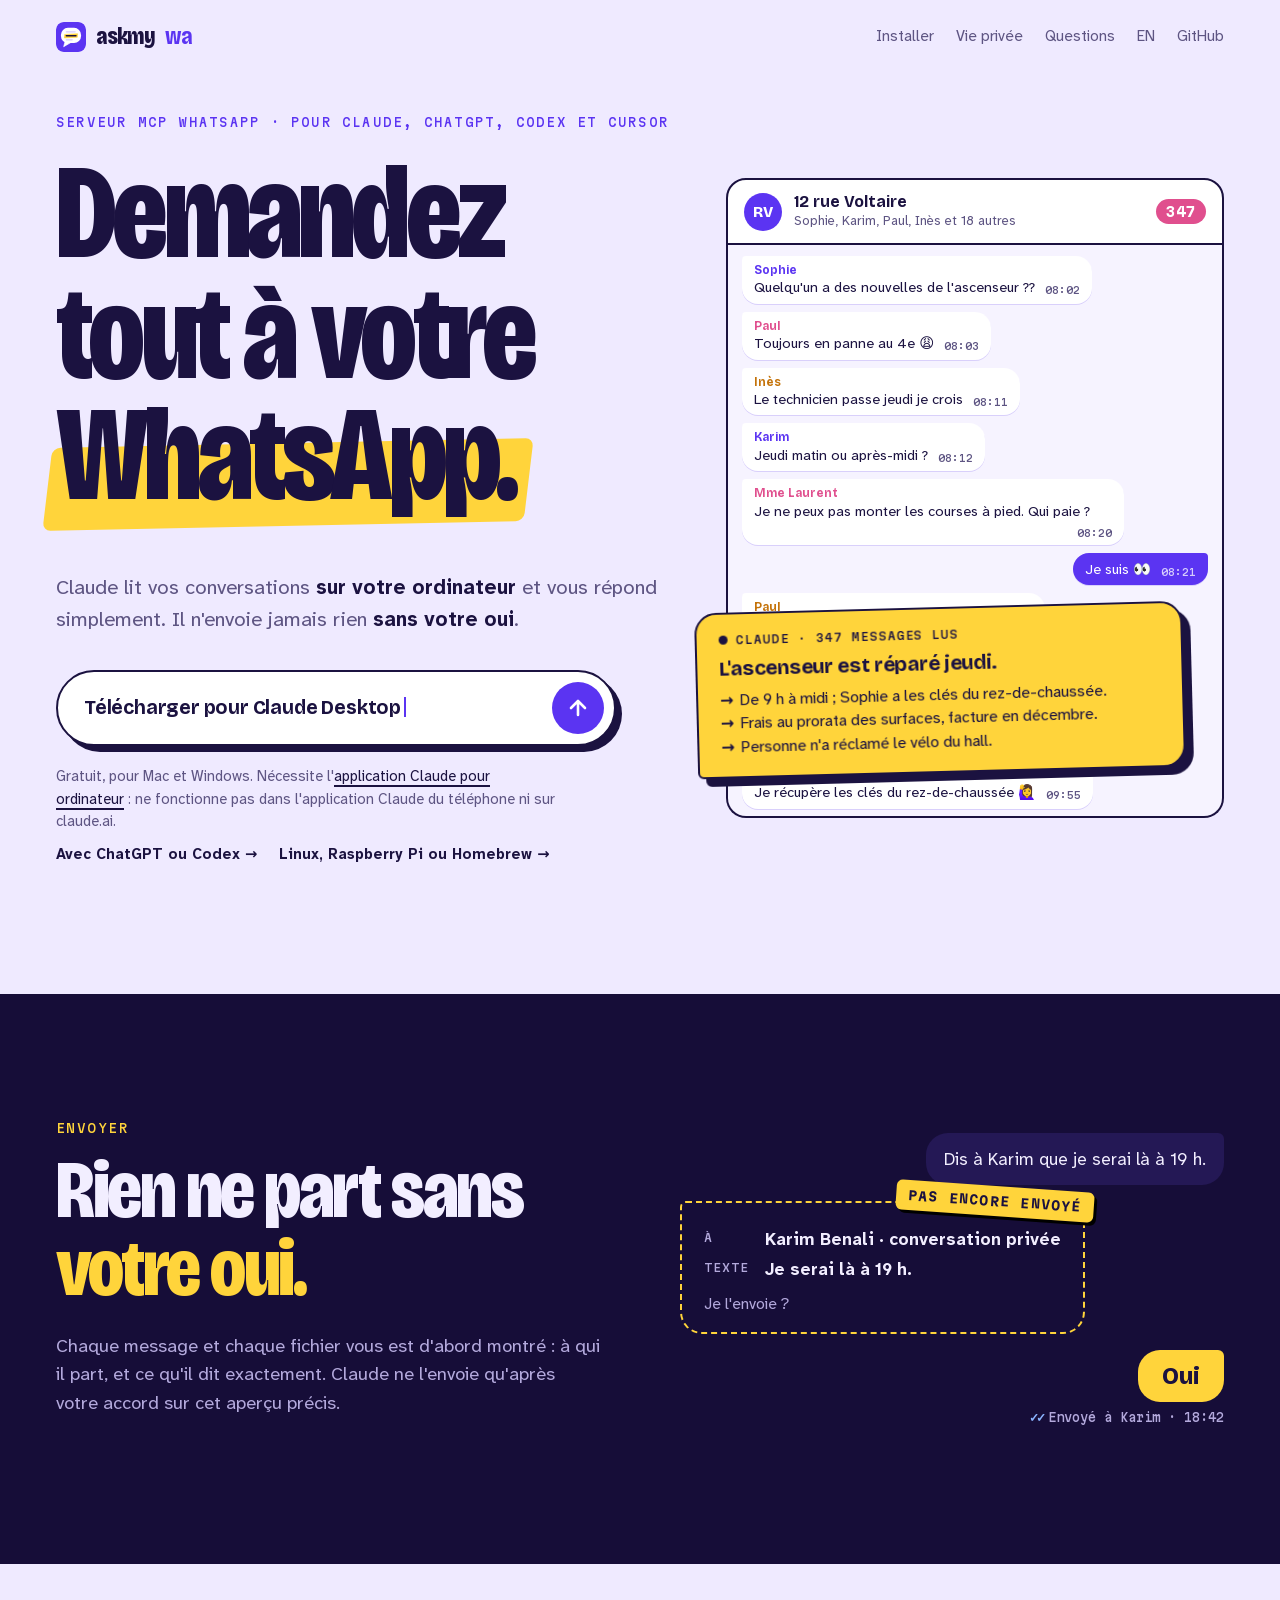
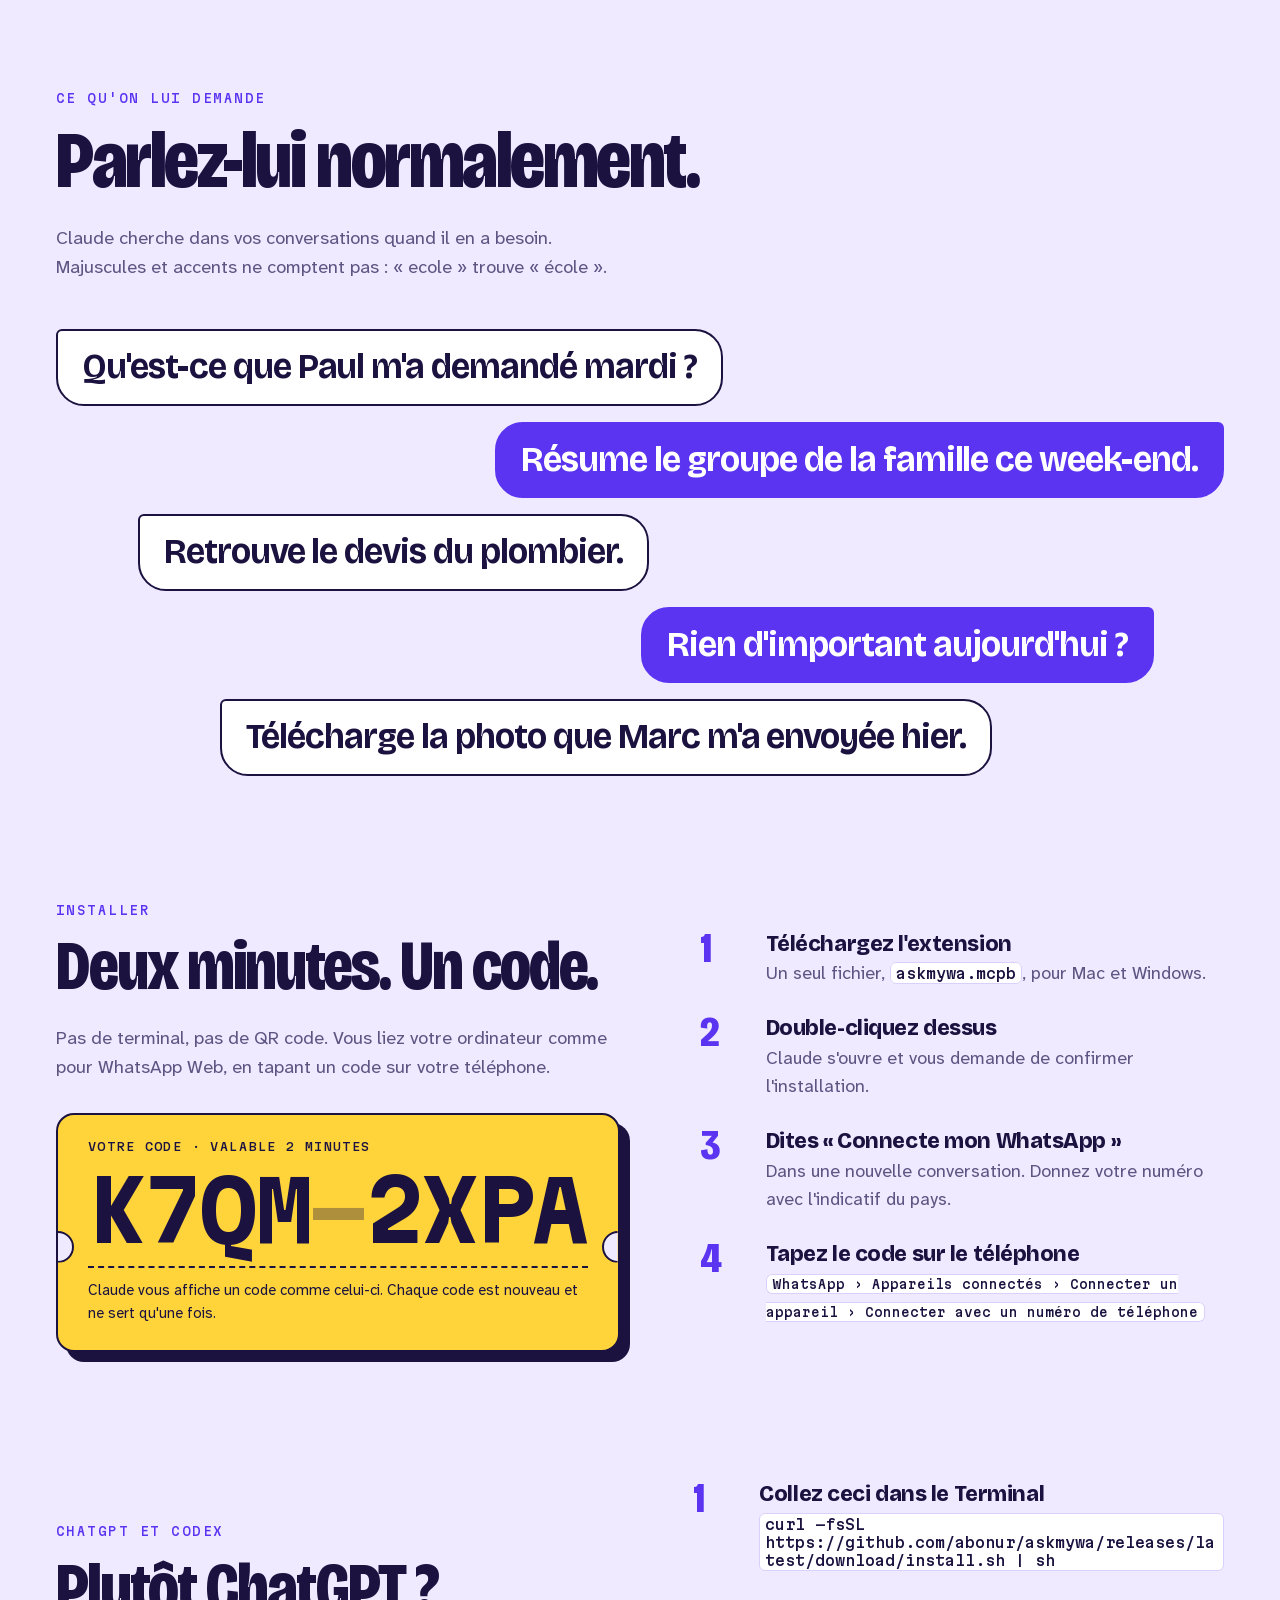
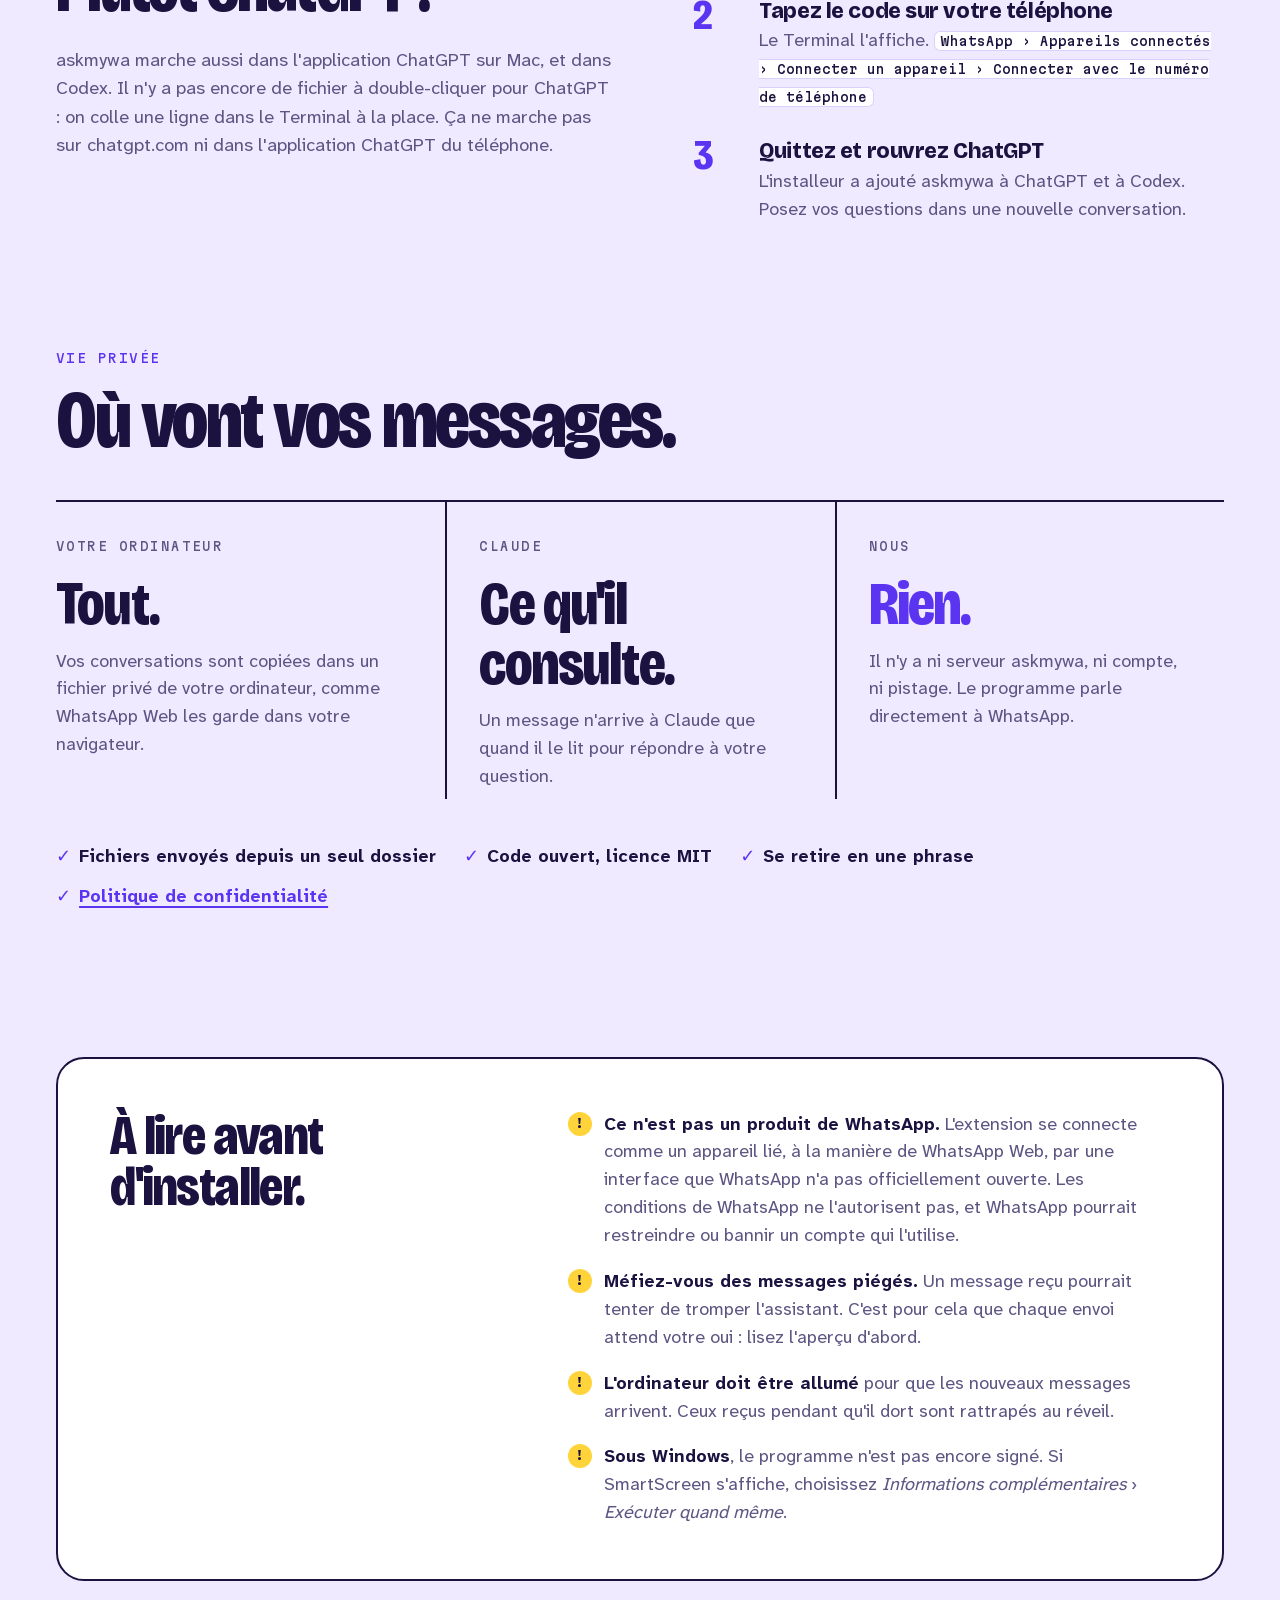
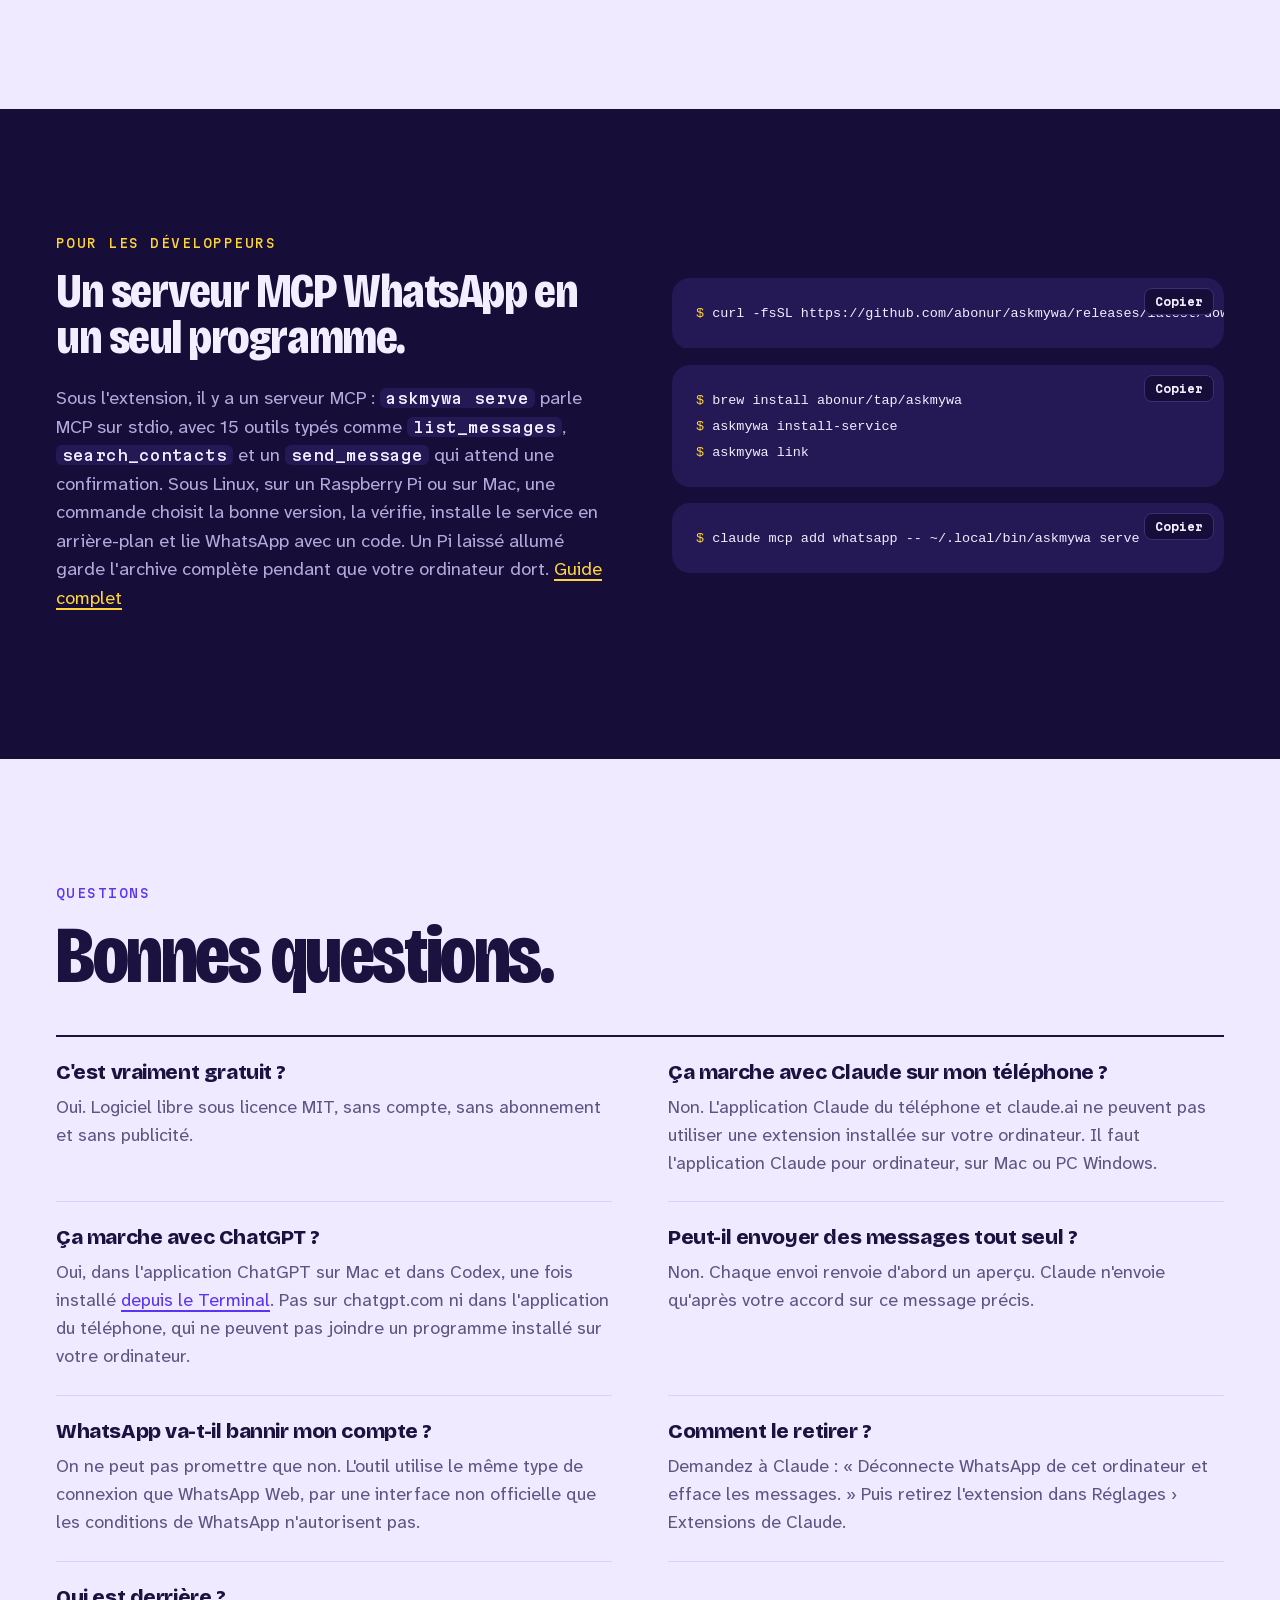
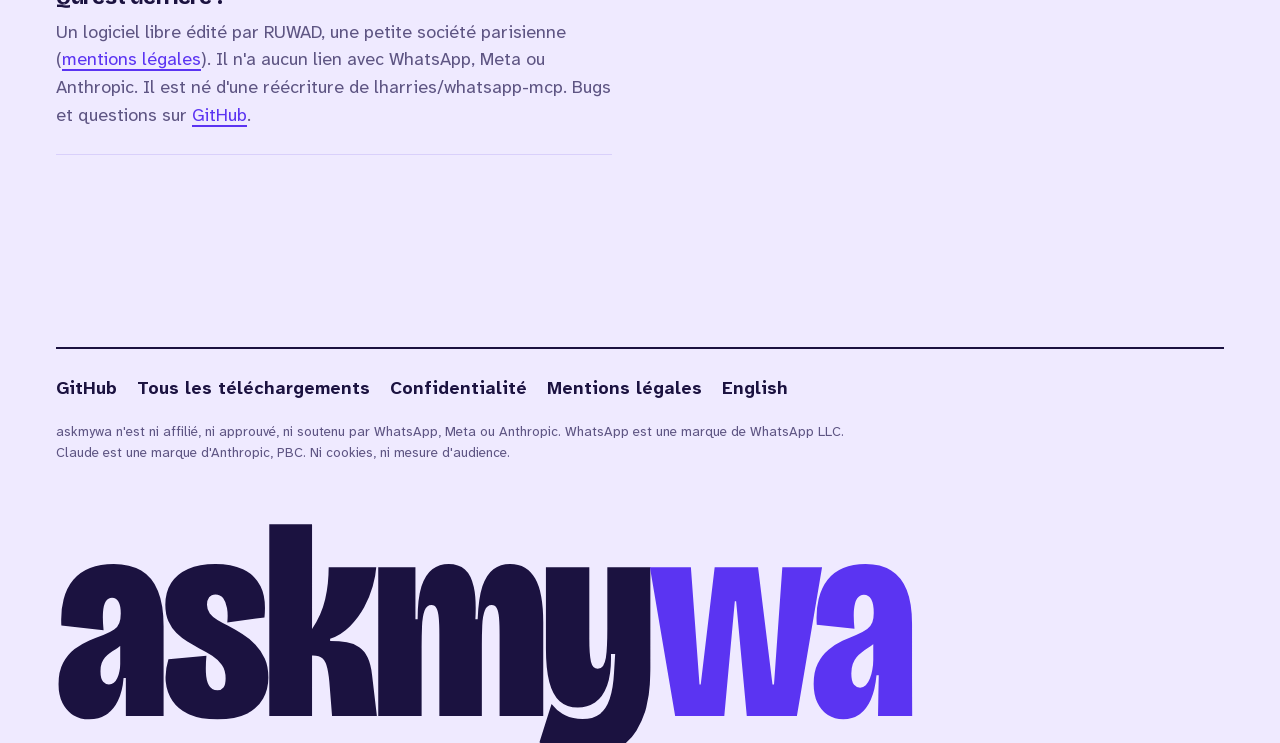
==== site/fr/index.html @ 472affff "Site: legal notice in English and French (published by RUWAD), linked from the footers, privacy page" ====
<!doctype html>
<html lang="fr">
<head>
<meta charset="utf-8">
<meta name="viewport" content="width=device-width, initial-scale=1">
<title>askmywa — WhatsApp MCP pour Claude et ChatGPT : demandez tout à votre WhatsApp</title>
<meta name="description" content="Serveur MCP WhatsApp gratuit et libre pour Claude Desktop, ChatGPT et Codex. Votre IA cherche et résume vos conversations WhatsApp sur votre ordinateur, et n'envoie rien sans votre oui. Mac, Windows, Linux, Raspberry Pi.">
<link rel="canonical" href="https://askmywa.com/fr/">
<link rel="alternate" hreflang="en" href="https://askmywa.com/">
<link rel="alternate" hreflang="fr" href="https://askmywa.com/fr/">
<link rel="alternate" hreflang="x-default" href="https://askmywa.com/">
<link rel="icon" href="../assets/favicon.svg" type="image/svg+xml">
<link rel="icon" href="../assets/icon-192.png" type="image/png" sizes="192x192">
<link rel="preload" href="../assets/fonts/bricolage.woff2" as="font" type="font/woff2" crossorigin>
<link rel="stylesheet" href="../assets/style.css">
<link rel="apple-touch-icon" href="../assets/apple-touch-icon.png">
<meta name="theme-color" content="#efeaff" media="(prefers-color-scheme: light)">
<meta name="theme-color" content="#120a2e" media="(prefers-color-scheme: dark)">
<meta property="og:type" content="website">
<meta property="og:site_name" content="askmywa">
<meta property="og:url" content="https://askmywa.com/fr/">
<meta property="og:title" content="askmywa — WhatsApp MCP pour Claude et ChatGPT : demandez tout à votre WhatsApp">
<meta property="og:description" content="Demandez à Claude de retrouver, résumer et répondre à vos messages WhatsApp. Vos conversations restent sur votre ordinateur ; rien ne part sans votre oui.">
<meta property="og:image" content="https://askmywa.com/assets/og-fr.png">
<meta property="og:image:width" content="1200">
<meta property="og:image:height" content="630">
<meta property="og:locale" content="fr_FR">
<meta property="og:locale:alternate" content="en_US">
<meta name="twitter:card" content="summary_large_image">
<script type="application/ld+json">{"@context": "https://schema.org", "@type": "SoftwareApplication", "name": "askmywa (whatsapp-mcp)", "alternateName": ["WhatsApp MCP", "whatsapp-mcp"], "url": "https://askmywa.com/fr/", "inLanguage": "fr", "description": "Serveur MCP WhatsApp gratuit et libre pour Claude Desktop, ChatGPT et Codex. Votre IA cherche et résume vos conversations WhatsApp sur votre ordinateur, et n'envoie rien sans votre oui. Mac, Windows, Linux, Raspberry Pi.", "applicationCategory": "CommunicationApplication", "applicationSubCategory": "MCP server", "operatingSystem": "macOS, Windows, Linux, Raspberry Pi OS", "softwareRequirements": "Claude Desktop, the ChatGPT desktop app, Codex, or any MCP client", "offers": {"@type": "Offer", "price": "0", "priceCurrency": "EUR"}, "license": "https://opensource.org/licenses/MIT", "isAccessibleForFree": true, "codeRepository": "https://github.com/abonur/askmywa", "downloadUrl": "https://github.com/abonur/askmywa/releases/latest", "image": "https://askmywa.com/assets/og-fr.png"}</script>
</head>
<body>
<a class="skip" href="#main">Aller au contenu</a>

<div class="wrap">
  <header class="bar">
    <a class="wordmark" href="./"><img src="../assets/favicon.svg" alt="" width="30" height="30">askmy<b>wa</b></a>
    <nav class="links" aria-label="Principal">
      <a class="lg" href="#installer">Installer</a>
      <a class="lg" href="#vie-privee">Vie privée</a>
      <a class="lg" href="#questions">Questions</a>
      <a href="../" hreflang="en" lang="en">EN</a>
      <a href="https://github.com/abonur/askmywa">GitHub</a>
    </nav>
  </header>

  <main id="main">
  <div class="hero">
    <div>
      <p class="eyebrow-mcp rise">Serveur MCP WhatsApp · pour Claude, ChatGPT, Codex et Cursor</p>
      <h1><span class="rise">Demandez</span><br><span class="rise d1">tout à votre</span><br><span class="rise d2 hl">WhatsApp.</span></h1>
      <p class="lede rise d3">Claude lit vos conversations <strong>sur votre ordinateur</strong> et vous répond simplement. Il n'envoie jamais rien <strong>sans votre oui</strong>.</p>
      <div class="rise d4">
        <a class="composer" href="https://github.com/abonur/askmywa/releases/latest/download/askmywa.mcpb">
          <span class="txt">Télécharger pour Claude Desktop</span>
          <span class="send" aria-hidden="true"><svg viewBox="0 0 24 24" fill="none" stroke="currentColor" stroke-width="2.6" stroke-linecap="round" stroke-linejoin="round"><path d="M12 19V5M5 12l7-7 7 7"/></svg></span>
        </a>
        <p class="under">Gratuit, pour Mac et Windows. Nécessite l'<a href="https://claude.ai/download">application Claude pour ordinateur</a> : ne fonctionne pas dans l'application Claude du téléphone ni sur claude.ai.<br>
        <a class="alt-install" href="#chatgpt">Avec ChatGPT ou Codex →</a> <a class="alt-install" href="#terminal">Linux, Raspberry Pi ou Homebrew →</a></p>
      </div>
    </div>

    <figure class="flood" aria-label="Un groupe très bavard, et le résumé qu'en fait Claude" style="margin:0">
      <div class="chat-head">
        <span class="avatar" aria-hidden="true">RV</span>
        <div><b>12 rue Voltaire</b><span>Sophie, Karim, Paul, Inès et 18 autres</span></div>
        <span class="unread">347</span>
      </div>
      <div class="stream" aria-hidden="true">
        <div class="reel">
          <div class="m"><i>Sophie</i>Quelqu'un a des nouvelles de l'ascenseur ?? <small>08:02</small></div>
          <div class="m"><i>Paul</i>Toujours en panne au 4e 😩 <small>08:03</small></div>
          <div class="m"><i>Inès</i>Le technicien passe jeudi je crois <small>08:11</small></div>
          <div class="m"><i>Karim</i>Jeudi matin ou après-midi ? <small>08:12</small></div>
          <div class="m"><i>Mme Laurent</i>Je ne peux pas monter les courses à pied. Qui paie ? <small>08:20</small></div>
          <div class="m me">Je suis 👀 <small>08:21</small></div>
          <div class="m"><i>Paul</i>Le syndic dit au prorata des surfaces <small>08:34</small></div>
          <div class="m"><i>Inès</i>9 h à midi, confirmé !! <small>09:47</small></div>
          <div class="m"><i>Thomas</i>Il faut quelqu'un pour leur ouvrir la cave <small>09:52</small></div>
          <div class="m"><i>Sophie</i>Je récupère les clés du rez-de-chaussée 🙋‍♀️ <small>09:55</small></div>
          <div class="m"><i>Karim</i>👍👍 <small>09:56</small></div>
          <div class="m"><i>Mme Laurent</i>Et la facture ? <small>10:30</small></div>
          <div class="m"><i>Paul</i>En décembre apparemment <small>10:41</small></div>
          <div class="m"><i>Lucas</i>au fait c'est à qui le vélo dans le hall 🚲 <small>11:02</small></div>
          <div class="m"><i>Sophie</i>Quelqu'un a des nouvelles de l'ascenseur ?? <small>08:02</small></div>
          <div class="m"><i>Paul</i>Toujours en panne au 4e 😩 <small>08:03</small></div>
          <div class="m"><i>Inès</i>Le technicien passe jeudi je crois <small>08:11</small></div>
          <div class="m"><i>Karim</i>Jeudi matin ou après-midi ? <small>08:12</small></div>
          <div class="m"><i>Mme Laurent</i>Je ne peux pas monter les courses à pied. Qui paie ? <small>08:20</small></div>
          <div class="m me">Je suis 👀 <small>08:21</small></div>
          <div class="m"><i>Paul</i>Le syndic dit au prorata des surfaces <small>08:34</small></div>
          <div class="m"><i>Inès</i>9 h à midi, confirmé !! <small>09:47</small></div>
          <div class="m"><i>Thomas</i>Il faut quelqu'un pour leur ouvrir la cave <small>09:52</small></div>
          <div class="m"><i>Sophie</i>Je récupère les clés du rez-de-chaussée 🙋‍♀️ <small>09:55</small></div>
          <div class="m"><i>Karim</i>👍👍 <small>09:56</small></div>
          <div class="m"><i>Mme Laurent</i>Et la facture ? <small>10:30</small></div>
          <div class="m"><i>Paul</i>En décembre apparemment <small>10:41</small></div>
          <div class="m"><i>Lucas</i>au fait c'est à qui le vélo dans le hall 🚲 <small>11:02</small></div>
        </div>
      </div>
      <figcaption class="answer">
        <span class="who">Claude · 347 messages lus</span>
        <p>L'ascenseur est réparé jeudi.</p>
        <ul>
          <li>De 9 h à midi ; Sophie a les clés du rez-de-chaussée.</li>
          <li>Frais au prorata des surfaces, facture en décembre.</li>
          <li>Personne n'a réclamé le vélo du hall.</li>
        </ul>
      </figcaption>
    </figure>
  </div>
  </main>
</div>

<section class="band night" aria-labelledby="oui-h">
  <div class="wrap yes">
    <div>
      <p class="kicker">Envoyer</p>
      <h2 id="oui-h">Rien ne part sans <em>votre oui.</em></h2>
      <p class="lead2">Chaque message et chaque fichier vous est d'abord montré : à qui il part, et ce qu'il dit exactement. Claude ne l'envoie qu'après votre accord sur cet aperçu précis.</p>
    </div>
    <div class="thread" aria-label="Exemple : envoyer un message">
      <div class="b you">Dis à Karim que je serai là à 19 h.</div>
      <div class="b claude">
        <span class="stamp">PAS ENCORE ENVOYÉ</span>
        <dl><dt>À</dt><dd>Karim Benali · conversation privée</dd><dt>Texte</dt><dd>Je serai là à 19 h.</dd></dl>
        <p class="ask-yes">Je l'envoie ?</p>
      </div>
      <div class="b ok">Oui</div>
      <div class="sent"><b>✓✓</b>Envoyé à Karim · 18:42</div>
    </div>
  </div>
</section>

<section class="band" aria-labelledby="demandes-h">
  <div class="wrap">
    <p class="kicker">Ce qu'on lui demande</p>
    <h2 id="demandes-h">Parlez-lui normalement.</h2>
    <p class="lead2">Claude cherche dans vos conversations quand il en a besoin. Majuscules et accents ne comptent pas : « ecole » trouve « école ».</p>
    <div class="asks">
      <p class="ask">Qu'est-ce que Paul m'a demandé mardi ?</p>
      <p class="ask">Résume le groupe de la famille ce week-end.</p>
      <p class="ask">Retrouve le devis du plombier.</p>
      <p class="ask">Rien d'important aujourd'hui ?</p>
      <p class="ask">Télécharge la photo que Marc m'a envoyée hier.</p>
    </div>
  </div>
</section>

<section class="band" id="installer" aria-labelledby="installer-h" style="padding-top:0">
  <div class="wrap setup">
    <div>
      <p class="kicker">Installer</p>
      <h2 id="installer-h">Deux minutes. Un code.</h2>
      <p class="lead2">Pas de terminal, pas de QR code. Vous liez votre ordinateur comme pour WhatsApp Web, en tapant un code sur votre téléphone.</p>
      <div class="ticket" aria-label="Exemple de code de liaison">
        <div class="lbl">Votre code · valable 2 minutes</div>
        <div class="code">K7QM<span>-</span>2XPA</div>
        <p class="fine">Claude vous affiche un code comme celui-ci. Chaque code est nouveau et ne sert qu'une fois.</p>
      </div>
    </div>
    <ol class="steps">
      <li><div><h3>Téléchargez l'extension</h3><p>Un seul fichier, <code>askmywa.mcpb</code>, pour Mac et Windows.</p></div></li>
      <li><div><h3>Double-cliquez dessus</h3><p>Claude s'ouvre et vous demande de confirmer l'installation.</p></div></li>
      <li><div><h3>Dites « Connecte mon WhatsApp »</h3><p>Dans une nouvelle conversation. Donnez votre numéro avec l'indicatif du pays.</p></div></li>
      <li><div><h3>Tapez le code sur le téléphone</h3><p><span class="path">WhatsApp › Appareils connectés › Connecter un appareil › Connecter avec un numéro de téléphone</span></p></div></li>
    </ol>
  </div>
</section>

<section class="band" id="chatgpt" aria-labelledby="chatgpt-h" style="padding-top:0">
  <div class="wrap setup">
    <div>
      <p class="kicker">ChatGPT et Codex</p>
      <h2 id="chatgpt-h">Plutôt ChatGPT ?</h2>
      <p class="lead2">askmywa marche aussi dans l'application ChatGPT sur Mac, et dans Codex. Il n'y a pas encore de fichier à double-cliquer pour ChatGPT : on colle une ligne dans le Terminal à la place. Ça ne marche pas sur chatgpt.com ni dans l'application ChatGPT du téléphone.</p>
    </div>
    <ol class="steps">
      <li><div><h3>Collez ceci dans le Terminal</h3><p><code class="cmd">curl -fsSL https://github.com/abonur/askmywa/releases/latest/download/install.sh | sh</code></p></div></li>
      <li><div><h3>Tapez le code sur votre téléphone</h3><p>Le Terminal l'affiche. <span class="path">WhatsApp › Appareils connectés › Connecter un appareil › Connecter avec le numéro de téléphone</span></p></div></li>
      <li><div><h3>Quittez et rouvrez ChatGPT</h3><p>L'installeur a ajouté askmywa à ChatGPT et à Codex. Posez vos questions dans une nouvelle conversation.</p></div></li>
    </ol>
  </div>
</section>

<section class="band" id="vie-privee" aria-labelledby="vie-privee-h" style="padding-top:0">
  <div class="wrap">
    <p class="kicker">Vie privée</p>
    <h2 id="vie-privee-h">Où vont vos messages.</h2>
    <div class="where">
      <div><span class="place">Votre ordinateur</span><p class="what">Tout.</p><p>Vos conversations sont copiées dans un fichier privé de votre ordinateur, comme WhatsApp Web les garde dans votre navigateur.</p></div>
      <div><span class="place">Claude</span><p class="what">Ce qu'il consulte.</p><p>Un message n'arrive à Claude que quand il le lit pour répondre à votre question.</p></div>
      <div><span class="place">Nous</span><p class="what">Rien.</p><p>Il n'y a ni serveur askmywa, ni compte, ni pistage. Le programme parle directement à WhatsApp.</p></div>
    </div>
    <p class="guarantees"><span>Fichiers envoyés depuis un seul dossier</span><span>Code ouvert, licence MIT</span><span>Se retire en une phrase</span><span><a href="confidentialite/">Politique de confidentialité</a></span></p>
  </div>
</section>

<section class="band" aria-labelledby="honnete-h" style="padding-top:0">
  <div class="wrap">
    <div class="honest">
      <h2 id="honnete-h">À lire avant d'installer.</h2>
      <ul>
        <li><b>Ce n'est pas un produit de WhatsApp.</b> L'extension se connecte comme un appareil lié, à la manière de WhatsApp Web, par une interface que WhatsApp n'a pas officiellement ouverte. Les conditions de WhatsApp ne l'autorisent pas, et WhatsApp pourrait restreindre ou bannir un compte qui l'utilise.</li>
        <li><b>Méfiez-vous des messages piégés.</b> Un message reçu pourrait tenter de tromper l'assistant. C'est pour cela que chaque envoi attend votre oui : lisez l'aperçu d'abord.</li>
        <li><b>L'ordinateur doit être allumé</b> pour que les nouveaux messages arrivent. Ceux reçus pendant qu'il dort sont rattrapés au réveil.</li>
        <li><b>Sous Windows</b>, le programme n'est pas encore signé. Si SmartScreen s'affiche, choisissez <i>Informations complémentaires</i> › <i>Exécuter quand même</i>.</li>
      </ul>
    </div>
  </div>
</section>

<section class="band night" id="terminal" aria-labelledby="terminal-h">
  <div class="wrap term-band">
    <div>
      <p class="kicker">Pour les développeurs</p>
      <h2 id="terminal-h">Un serveur MCP WhatsApp en un seul programme.</h2>
      <p class="lead2">Sous l'extension, il y a un serveur MCP : <code>askmywa serve</code> parle MCP sur stdio, avec 15 outils typés comme <code>list_messages</code>, <code>search_contacts</code> et un <code>send_message</code> qui attend une confirmation. Sous Linux, sur un Raspberry Pi ou sur Mac, une commande choisit la bonne version, la vérifie, installe le service en arrière-plan et lie WhatsApp avec un code. Un Pi laissé allumé garde l'archive complète pendant que votre ordinateur dort. <a href="https://github.com/abonur/askmywa/blob/main/README.fr.md">Guide complet</a></p>
    </div>
    <div>
      <pre class="term"><code><span class="p">$ </span>curl -fsSL https://github.com/abonur/askmywa/releases/latest/download/install.sh | sh</code></pre>
      <pre class="term"><code><span class="p">$ </span>brew install abonur/tap/askmywa
<span class="p">$ </span>askmywa install-service
<span class="p">$ </span>askmywa link</code></pre>
      <pre class="term"><code><span class="p">$ </span>claude mcp add whatsapp -- ~/.local/bin/askmywa serve</code></pre>
    </div>
  </div>
</section>

<section class="band" id="questions" aria-labelledby="q-h">
  <div class="wrap">
    <p class="kicker">Questions</p>
    <h2 id="q-h">Bonnes questions.</h2>
    <div class="qa">
      <div><h3>C'est vraiment gratuit ?</h3><p>Oui. Logiciel libre sous licence MIT, sans compte, sans abonnement et sans publicité.</p></div>
      <div><h3>Ça marche avec Claude sur mon téléphone ?</h3><p>Non. L'application Claude du téléphone et claude.ai ne peuvent pas utiliser une extension installée sur votre ordinateur. Il faut l'application Claude pour ordinateur, sur Mac ou PC Windows.</p></div>
      <div><h3>Ça marche avec ChatGPT ?</h3><p>Oui, dans l'application ChatGPT sur Mac et dans Codex, une fois installé <a href="#chatgpt">depuis le Terminal</a>. Pas sur chatgpt.com ni dans l'application du téléphone, qui ne peuvent pas joindre un programme installé sur votre ordinateur.</p></div>
      <div><h3>Peut-il envoyer des messages tout seul ?</h3><p>Non. Chaque envoi renvoie d'abord un aperçu. Claude n'envoie qu'après votre accord sur ce message précis.</p></div>
      <div><h3>WhatsApp va-t-il bannir mon compte ?</h3><p>On ne peut pas promettre que non. L'outil utilise le même type de connexion que WhatsApp Web, par une interface non officielle que les conditions de WhatsApp n'autorisent pas.</p></div>
      <div><h3>Comment le retirer ?</h3><p>Demandez à Claude : « Déconnecte WhatsApp de cet ordinateur et efface les messages. » Puis retirez l'extension dans Réglages › Extensions de Claude.</p></div>
      <div><h3>Qui est derrière ?</h3><p>Un logiciel libre édité par RUWAD, une petite société parisienne (<a href="mentions-legales/">mentions légales</a>). Il n'a aucun lien avec WhatsApp, Meta ou Anthropic. Il est né d'une réécriture de lharries/whatsapp-mcp. Bugs et questions sur <a href="https://github.com/abonur/askmywa/issues">GitHub</a>.</p></div>
    </div>
  </div>
</section>

<footer>
  <div class="wrap">
    <div class="foot">
      <nav aria-label="Pied de page">
        <a href="https://github.com/abonur/askmywa">GitHub</a>
        <a href="https://github.com/abonur/askmywa/releases">Tous les téléchargements</a>
        <a href="confidentialite/">Confidentialité</a>
        <a href="mentions-legales/">Mentions légales</a>
        <a href="../" hreflang="en" lang="en">English</a>
      </nav>
      <p class="legal">askmywa n'est ni affilié, ni approuvé, ni soutenu par WhatsApp, Meta ou Anthropic. WhatsApp est une marque de WhatsApp LLC. Claude est une marque d'Anthropic, PBC. Ni cookies, ni mesure d'audience.</p>
    </div>
    <p class="big-mark" aria-hidden="true">askmy<b>wa</b></p>
  </div>
</footer>
<script src="../assets/site.js" defer></script>
</body>
</html>
---- site/assets/style.css ----
/* askmywa — violet ink, signal yellow, chat bubbles as layout.
   Fonts are served from this site (SIL Open Font License); no third-party requests. */
@font-face { font-family: "Bricolage"; src: url(fonts/bricolage.woff2) format("woff2"); font-weight: 200 800; font-stretch: 75% 100%; font-display: swap; }
@font-face { font-family: "Atkinson"; src: url(fonts/atkinson.woff2) format("woff2"); font-weight: 200 800; font-display: swap; }
@font-face { font-family: "Martian"; src: url(fonts/martian.woff2) format("woff2"); font-weight: 100 800; font-display: swap; }

:root {
  color-scheme: light;
  --canvas: #efeaff;
  --ink: #1b1240;
  --muted: #5e5583;
  --violet: #5b34f2;
  --violet-ink: #ffffff;
  --yellow: #ffd43b;
  --yellow-ink: #1b1240;
  --bubble: #ffffff;
  --line: #d9d0fb;
  --night: #160d38;
  --night-2: #241855;
  --night-text: #f2eeff;
  --night-muted: #b3a9dc;
  --pink: #e04f8e;
  --display: "Bricolage", ui-sans-serif, system-ui, sans-serif;
  --body: "Atkinson", ui-sans-serif, system-ui, sans-serif;
  --mono: "Martian", ui-monospace, Menlo, monospace;
  --max: 1240px;
}
@media (prefers-color-scheme: dark) {
  :root:not([data-theme="light"]) {
    color-scheme: dark;
    --canvas: #120a2e;
    --ink: #f2eeff;
    --muted: #b3a9dc;
    --violet: #9d86ff;
    --violet-ink: #120a2e;
    --bubble: #221852;
    --line: #34296b;
    --night: #0a051c;
    --night-2: #1d1446;
  }
}
:root[data-theme="dark"] {
  color-scheme: dark;
  --canvas: #120a2e;
  --ink: #f2eeff;
  --muted: #b3a9dc;
  --violet: #9d86ff;
  --violet-ink: #120a2e;
  --bubble: #221852;
  --line: #34296b;
  --night: #0a051c;
  --night-2: #1d1446;
}

* { box-sizing: border-box; }
html { -webkit-text-size-adjust: 100%; }
body { margin: 0; background: var(--canvas); color: var(--ink); font: 18px/1.55 var(--body); overflow-x: hidden; }
a { color: inherit; text-decoration-thickness: 2px; text-underline-offset: 4px; }
:focus-visible { outline: 3px solid var(--violet); outline-offset: 4px; border-radius: 8px; }
p { margin: 0 0 1em; }
.wrap { max-width: var(--max); margin: 0 auto; padding: 0 16px; }
@media (min-width: 760px) { .wrap { padding: 0 36px; } }
.skip { position: absolute; left: -9999px; }
.skip:focus { left: 16px; top: 12px; z-index: 20; background: var(--yellow); color: var(--yellow-ink); padding: 8px 14px; border-radius: 10px; }

/* ——— Top bar ——— */
.bar { display: flex; align-items: center; justify-content: space-between; gap: 16px; padding: 22px 0; }
.wordmark { font: 800 1.45rem/1 var(--display); font-stretch: 80%; letter-spacing: -0.04em; text-decoration: none; }
.wordmark b { color: var(--violet); }
.links { display: flex; gap: 22px; align-items: center; font-size: 0.95rem; }
.links a { text-decoration: none; color: var(--muted); }
.links a:hover { color: var(--ink); }
.links .lg { display: none; }
@media (min-width: 760px) { .links .lg { display: inline; } }

/* ——— Hero ——— */
.hero { display: grid; gap: 40px; padding: 28px 0 72px; }
@media (min-width: 1000px) { .hero { grid-template-columns: minmax(0, 1.25fr) minmax(0, 1fr); gap: 48px; align-items: center; padding: 40px 0 112px; } }
h1 {
  font-family: var(--display);
  font-weight: 800;
  font-stretch: 78%;
  font-size: clamp(3.4rem, 10.5vw, 8.6rem);
  line-height: 0.9;
  letter-spacing: -0.035em;
  margin: 0 0 0.42em;
}
h1 .hl { position: relative; white-space: nowrap; z-index: 0; }
h1 .hl::before { content: ""; position: absolute; left: -0.06em; right: -0.08em; bottom: 0.04em; height: 0.42em; background: var(--yellow); z-index: -1; transform: skewX(-8deg) rotate(-1.2deg); border-radius: 0.06em; }
.lede { font-size: clamp(1.1rem, 1.6vw, 1.32rem); max-width: 30em; color: var(--muted); margin-bottom: 34px; }
.lede strong { color: var(--ink); }

/* The download button is a message composer. */
.composer {
  display: flex; align-items: center; gap: 14px;
  max-width: 560px; padding: 10px 10px 10px 26px;
  background: var(--bubble); border: 2px solid var(--ink); border-radius: 999px;
  text-decoration: none; color: var(--ink);
  font: 700 clamp(1.02rem, 1.7vw, 1.22rem)/1.2 var(--display); letter-spacing: -0.01em;
  box-shadow: 6px 6px 0 var(--ink);
  transition: transform 0.15s ease, box-shadow 0.15s ease;
}
.composer:hover { transform: translate(-2px, -2px); box-shadow: 8px 8px 0 var(--ink); }
.composer:active { transform: translate(3px, 3px); box-shadow: 3px 3px 0 var(--ink); }
.composer .txt { flex: 1; }
.composer .txt::after { content: ""; display: inline-block; width: 2px; height: 1.05em; background: var(--violet); margin-left: 3px; vertical-align: -0.15em; animation: caret 1.1s steps(1) infinite; }
.composer .send { flex: none; width: 52px; height: 52px; border-radius: 50%; background: var(--violet); color: var(--violet-ink); display: grid; place-items: center; }
.composer .send svg { width: 24px; height: 24px; }
@keyframes caret { 50% { opacity: 0; } }
.under { margin-top: 20px; font-size: 0.92rem; color: var(--muted); max-width: 34em; }
.under a { color: var(--ink); }
.alt-install { display: inline-block; margin-top: 10px; font-weight: 700; color: var(--violet); text-decoration: none; }
.alt-install:hover { text-decoration: underline; }
.alt-install:not(:last-child) { margin-right: 18px; }
.steps code.cmd { display: block; margin-top: 6px; overflow-wrap: anywhere; user-select: all; }

/* ——— The flood: a group chat that never stops, and Claude's three lines ——— */
.flood { position: relative; height: 480px; }
@media (min-width: 1000px) { .flood { height: 640px; } }
.chat-head { position: absolute; top: 0; left: 0; right: 0; z-index: 3; display: flex; align-items: center; gap: 12px; padding: 12px 16px; background: var(--bubble); border: 2px solid var(--ink); border-radius: 20px 20px 0 0; }
.avatar { width: 38px; height: 38px; border-radius: 50%; background: var(--violet); color: var(--violet-ink); display: grid; place-items: center; font: 800 0.95rem var(--display); }
.chat-head b { display: block; font: 700 1rem/1.2 var(--display); }
.chat-head div span { font-size: 0.82rem; color: var(--muted); display: block; white-space: nowrap; overflow: hidden; text-overflow: ellipsis; }
.chat-head > div { min-width: 0; }
.unread { margin-left: auto; background: var(--pink); color: #fff; font: 700 0.85rem/1 var(--mono); padding: 6px 10px; border-radius: 999px; }
.stream {
  position: absolute; top: 64px; left: 0; right: 0; bottom: 0; overflow: hidden;
  border: 2px solid var(--ink); border-top: 0; border-radius: 0 0 20px 20px;
  background: color-mix(in srgb, var(--canvas) 55%, var(--bubble));
}
.reel { display: flex; flex-direction: column; gap: 8px; padding: 14px; animation: drift 38s linear infinite; }
@keyframes drift { to { transform: translateY(-50%); } }
.m { align-self: flex-start; max-width: 82%; background: var(--bubble); border-radius: 4px 16px 16px 16px; padding: 7px 12px 6px; font-size: 0.9rem; line-height: 1.35; box-shadow: 0 1px 0 var(--line); }
.m i { display: block; font-style: normal; font: 700 0.74rem/1.3 var(--display); color: var(--violet); }
.m:nth-child(3n+2) i { color: var(--pink); }
.m:nth-child(4n+3) i { color: #c4730a; }
.m small { float: right; margin: 6px 0 0 10px; font: 500 0.62rem var(--mono); color: var(--muted); }
.m.me { align-self: flex-end; background: var(--violet); color: var(--violet-ink); border-radius: 16px 4px 16px 16px; }
.m.me small { color: inherit; opacity: 0.75; }

.answer {
  position: absolute; z-index: 4; left: -6%; right: 8%; bottom: 7%;
  background: var(--yellow); color: var(--yellow-ink);
  border: 2px solid var(--ink); border-radius: 22px 22px 22px 6px;
  padding: 20px 22px 18px; box-shadow: 8px 8px 0 var(--ink);
  transform: rotate(-1.5deg);
}
@media (max-width: 999px) { .answer { left: 4%; right: 4%; } }
.answer .who { display: flex; align-items: center; gap: 8px; font: 500 0.72rem/1 var(--mono); text-transform: uppercase; letter-spacing: 0.08em; margin-bottom: 10px; }
.answer .who::before { content: ""; width: 9px; height: 9px; border-radius: 50%; background: var(--yellow-ink); }
.answer p { font: 700 clamp(1.08rem, 1.8vw, 1.28rem)/1.3 var(--display); letter-spacing: -0.015em; margin: 0 0 6px; }
.answer ul { margin: 0; padding: 0; list-style: none; font-size: 1rem; line-height: 1.45; }
.answer li { padding-left: 1.2em; position: relative; }
.answer li::before { content: "→"; position: absolute; left: 0; font-weight: 700; }

@media (prefers-reduced-motion: no-preference) {
  /* Motion never hides content: only position changes, so a page caught mid-animation is still readable. */
  .rise { display: inline-block; animation: rise 0.9s cubic-bezier(.2,.7,.2,1) both; }
  .rise.d1 { animation-delay: 0.06s; } .rise.d2 { animation-delay: 0.12s; } .rise.d3, .rise.d4 { display: block; animation-delay: 0.18s; }
  @keyframes rise { from { transform: translateY(0.35em); } to { transform: none; } }
  .answer { animation: pop 0.6s cubic-bezier(.2,1.4,.4,1) 0.9s both; }
  @keyframes pop { from { transform: rotate(-1.5deg) translateY(24px) scale(0.94); } to { transform: rotate(-1.5deg); } }
}
@media (prefers-reduced-motion: reduce) {
  .reel, .composer .txt::after { animation: none; }
}

/* ——— Shared section type ——— */
.kicker { font: 500 0.78rem/1 var(--mono); text-transform: uppercase; letter-spacing: 0.12em; color: var(--violet); margin: 0 0 18px; }
h2 { font: 800 clamp(2.4rem, 6.4vw, 5.2rem)/0.95 var(--display); font-stretch: 80%; letter-spacing: -0.03em; margin: 0 0 24px; }
.band { padding: 88px 0; }
@media (min-width: 1000px) { .band { padding: 128px 0; } }
.lead2 { font-size: 1.15rem; color: var(--muted); max-width: 32em; }

/* ——— Yes band (dark) ——— */
.night { background: var(--night); color: var(--night-text); }
.night .kicker { color: var(--yellow); }
.night .lead2 { color: var(--night-muted); }
.yes { display: grid; gap: 48px; align-items: center; }
@media (min-width: 1000px) { .yes { grid-template-columns: 1fr 1fr; gap: 80px; } }
.yes h2 em { font-style: normal; color: var(--yellow); }
.thread { display: flex; flex-direction: column; gap: 16px; }
.b { max-width: 88%; padding: 14px 18px; font-size: 1.08rem; line-height: 1.4; }
.b.you { align-self: flex-end; background: var(--night-2); color: var(--night-text); border-radius: 22px 6px 22px 22px; }
.b.claude { align-self: flex-start; border: 2px dashed var(--yellow); border-radius: 6px 22px 22px 22px; position: relative; padding: 24px 22px 16px; }
.b.claude dl { display: grid; grid-template-columns: auto 1fr; gap: 6px 16px; margin: 0; }
.b.claude dt { font: 500 0.72rem/1.9 var(--mono); text-transform: uppercase; letter-spacing: 0.08em; color: var(--night-muted); }
.b.claude dd { margin: 0; font-weight: 700; color: var(--night-text); }
.b.claude .ask-yes { margin: 12px 0 0; color: var(--night-muted); font-size: 0.98rem; }
.stamp { position: absolute; top: -17px; right: -12px; background: var(--yellow); color: var(--yellow-ink); font: 700 0.78rem/1 var(--mono); letter-spacing: 0.1em; padding: 9px 12px; border-radius: 6px; transform: rotate(4deg); box-shadow: 3px 3px 0 #000; }
.b.ok { align-self: flex-end; background: var(--yellow); color: var(--yellow-ink); font: 800 1.5rem/1 var(--display); padding: 14px 24px; border-radius: 22px 6px 22px 22px; }
.sent { align-self: flex-end; font: 500 0.75rem var(--mono); color: var(--night-muted); margin-top: -8px; }
.sent b { color: #8ab4ff; letter-spacing: -0.25em; margin-right: 0.45em; }

/* ——— Prompts: what people actually ask ——— */
.asks { display: flex; flex-direction: column; gap: 16px; margin-top: 48px; }
.ask { max-width: min(860px, 94%); background: var(--bubble); border: 2px solid var(--ink); padding: 16px 24px 17px; font: 700 clamp(1.25rem, 2.9vw, 2.15rem)/1.15 var(--display); letter-spacing: -0.03em; margin: 0; }
.ask:nth-child(odd) { align-self: flex-start; border-radius: 6px 28px 28px 28px; }
.ask:nth-child(even) { align-self: flex-end; border-radius: 28px 6px 28px 28px; background: var(--violet); color: var(--violet-ink); border-color: var(--violet); }
@media (min-width: 900px) { .ask:nth-child(3) { margin-left: 7%; } .ask:nth-child(5) { margin-left: 14%; } .ask:nth-child(4) { margin-right: 6%; } }

/* ——— Setup: one code ——— */
.setup { display: grid; gap: 56px; }
@media (min-width: 1000px) { .setup { grid-template-columns: 1.05fr 1fr; gap: 80px; align-items: center; } }
.ticket { position: relative; background: var(--yellow); color: var(--yellow-ink); border: 2px solid var(--ink); border-radius: 18px; padding: 26px 30px 24px; box-shadow: 10px 10px 0 var(--ink); margin-top: 32px; }
.ticket::before, .ticket::after { content: ""; position: absolute; top: 56%; width: 28px; height: 28px; border-radius: 50%; background: var(--canvas); border: 2px solid var(--ink); transform: translateY(-50%); }
.ticket::before { left: -16px; clip-path: inset(0 0 0 50%); }
.ticket::after { right: -16px; clip-path: inset(0 50% 0 0); }
.ticket .lbl { font: 500 0.74rem/1 var(--mono); text-transform: uppercase; letter-spacing: 0.12em; }
.code { font: 700 clamp(2.3rem, 7.6vw, 5.2rem)/1 var(--mono); letter-spacing: -0.03em; margin: 16px 0 14px; white-space: nowrap; }
.code span { opacity: 0.35; }
.ticket .fine { font-size: 0.92rem; margin: 0; border-top: 2px dashed currentColor; padding-top: 12px; }
.steps { list-style: none; margin: 0; padding: 0; display: grid; gap: 26px; counter-reset: s; }
.steps li { counter-increment: s; display: grid; grid-template-columns: 52px 1fr; gap: 14px; align-items: start; }
.steps li::before { content: counter(s); font: 800 2.7rem/0.85 var(--display); font-stretch: 78%; color: var(--violet); letter-spacing: -0.04em; }
.steps h3 { font: 800 1.35rem/1.15 var(--display); letter-spacing: -0.02em; margin: 2px 0 4px; }
.steps p { margin: 0; color: var(--muted); }
.path { font: 500 0.78rem/2 var(--mono); color: var(--ink); background: var(--bubble); border: 1px solid var(--line); border-radius: 6px; padding: 2px 6px; }

/* ——— Where your messages go ——— */
.where { display: grid; border-top: 2px solid var(--ink); margin-top: 40px; }
@media (min-width: 900px) { .where { grid-template-columns: repeat(3, 1fr); } }
.where > div { padding: 26px 0 28px; border-bottom: 2px solid var(--ink); }
@media (min-width: 900px) { .where > div { padding: 30px 32px 8px 0; border-bottom: 0; } .where > div + div { padding-left: 32px; border-left: 2px solid var(--ink); } }
.where .place { font: 500 0.76rem/1 var(--mono); text-transform: uppercase; letter-spacing: 0.12em; color: var(--muted); }
.where .what { font: 800 clamp(2.2rem, 4.8vw, 3.8rem)/0.98 var(--display); font-stretch: 80%; letter-spacing: -0.03em; margin: 14px 0 14px; }
.where > div:last-child .what { color: var(--violet); }
.where p { color: var(--muted); max-width: 22em; margin: 0; }
.guarantees { margin-top: 44px; display: flex; flex-wrap: wrap; gap: 12px 28px; font-weight: 700; }
.guarantees span::before { content: "✓"; color: var(--violet); margin-right: 8px; }
.guarantees a { color: var(--violet); }

/* ——— Honest fine print ——— */
.honest { background: var(--bubble); border: 2px solid var(--ink); border-radius: 28px; padding: 32px 26px; display: grid; gap: 28px; }
@media (min-width: 900px) { .honest { grid-template-columns: 0.8fr 1.2fr; padding: 52px; gap: 56px; } }
.honest h2 { font-size: clamp(2rem, 4.4vw, 3.4rem); margin: 0; }
.honest ul { list-style: none; margin: 0; padding: 0; display: grid; gap: 18px; }
.honest li { padding-left: 36px; position: relative; color: var(--muted); }
.honest li::before { content: "!"; position: absolute; left: 0; top: 1px; width: 24px; height: 24px; border-radius: 50%; background: var(--yellow); color: var(--yellow-ink); font: 800 0.9rem/24px var(--display); text-align: center; }
.honest li b { color: var(--ink); }

/* ——— Terminal ——— */
.term-band { display: grid; gap: 40px; }
@media (min-width: 1000px) { .term-band { grid-template-columns: 1fr 1.3fr; gap: 72px; align-items: center; } }
.term { position: relative; background: var(--night-2); color: var(--night-text); border-radius: 18px; padding: 22px 24px; margin: 0 0 16px; overflow-x: auto; font: 500 0.84rem/1.8 var(--mono); }
.term code { white-space: pre; }
.term .p { color: var(--yellow); user-select: none; }
.copy { position: absolute; top: 10px; right: 10px; font: 700 0.7rem var(--mono); background: var(--night); color: var(--night-text); border: 1px solid #3a2f73; border-radius: 8px; padding: 6px 10px; cursor: pointer; }
.copy:hover { border-color: var(--yellow); }
.term-band .lead2 a { color: var(--yellow); }

/* ——— Questions ——— */
.qa { display: grid; margin-top: 40px; border-top: 2px solid var(--ink); }
@media (min-width: 900px) { .qa { grid-template-columns: 1fr 1fr; column-gap: 56px; } }
.qa > div { padding: 24px 0; border-bottom: 1px solid var(--line); }
.qa h3 { font: 800 1.3rem/1.2 var(--display); letter-spacing: -0.02em; margin: 0 0 8px; }
.qa p { margin: 0; color: var(--muted); }
.qa a { color: var(--violet); }

/* ——— Footer ——— */
footer { padding: 64px 0 40px; overflow: hidden; }
.foot { display: flex; flex-wrap: wrap; justify-content: space-between; gap: 18px 32px; align-items: baseline; border-top: 2px solid var(--ink); padding-top: 26px; }
.foot nav { display: flex; flex-wrap: wrap; gap: 20px; }
.foot nav a { text-decoration: none; font-weight: 700; }
.foot nav a:hover { color: var(--violet); }
.legal { width: 100%; font-size: 0.85rem; color: var(--muted); max-width: 58em; margin: 0; }
.big-mark { font: 800 clamp(4.2rem, 22vw, 20rem)/0.8 var(--display); font-stretch: 75%; letter-spacing: -0.045em; margin: 48px 0 -0.12em; user-select: none; white-space: nowrap; }
.big-mark b { color: var(--violet); }

/* ——— Policy pages ——— */
.doc { max-width: 46em; padding: 24px 0 24px; }
.doc h1 { font-size: clamp(2.8rem, 8vw, 5.2rem); }
.doc h2 { font-size: clamp(1.5rem, 3vw, 2rem); line-height: 1.05; letter-spacing: -0.03em; margin: 2em 0 0.5em; }
.doc p, .doc li { color: var(--muted); }
.doc b { color: var(--ink); }
.doc ul { padding-left: 22px; }
.doc li { margin-bottom: 6px; }
.doc a { color: var(--violet); }
.doc .updated { font: 500 0.8rem var(--mono); }
.doc code { font: 500 0.8em var(--mono); color: var(--ink); background: var(--bubble); border: 1px solid var(--line); border-radius: 6px; padding: 1px 5px; }
.steps code { font: 500 0.82em var(--mono); color: var(--ink); background: var(--bubble); border: 1px solid var(--line); border-radius: 6px; padding: 1px 5px; }
.where p.what { color: var(--ink); max-width: none; }
.where > div:last-child p.what { color: var(--violet); }
.setup h2 { font-size: clamp(2.4rem, 5.4vw, 4.4rem); }
.term-band h2 { font-size: clamp(2.4rem, 5vw, 4.2rem); }
.big-mark { letter-spacing: -0.025em; }
h1 .hl { color: var(--yellow-ink); }
h1 .hl::before { left: -0.06em; right: -0.1em; bottom: -0.08em; height: 0.62em; }
.eyebrow-mcp { display: block; font: 500 0.76rem/1.4 var(--mono); text-transform: uppercase; letter-spacing: 0.1em; color: var(--violet); margin: 0 0 22px; }
.lead2 code { font: 500 0.82em var(--mono); background: var(--night-2); color: var(--night-text); border-radius: 6px; padding: 1px 6px; }
.term-band h2 { font-size: clamp(2.2rem, 4.4vw, 3.8rem); }
@media (min-width: 1000px) { .term-band { grid-template-columns: 1fr 1fr; gap: 64px; } }
.term-band h2 { font-size: clamp(2.2rem, 3.8vw, 3.3rem); }
.term-band > div { min-width: 0; }
.wordmark { display: inline-flex; align-items: center; gap: 10px; }
.wordmark img { width: 30px; height: 30px; border-radius: 8px; }
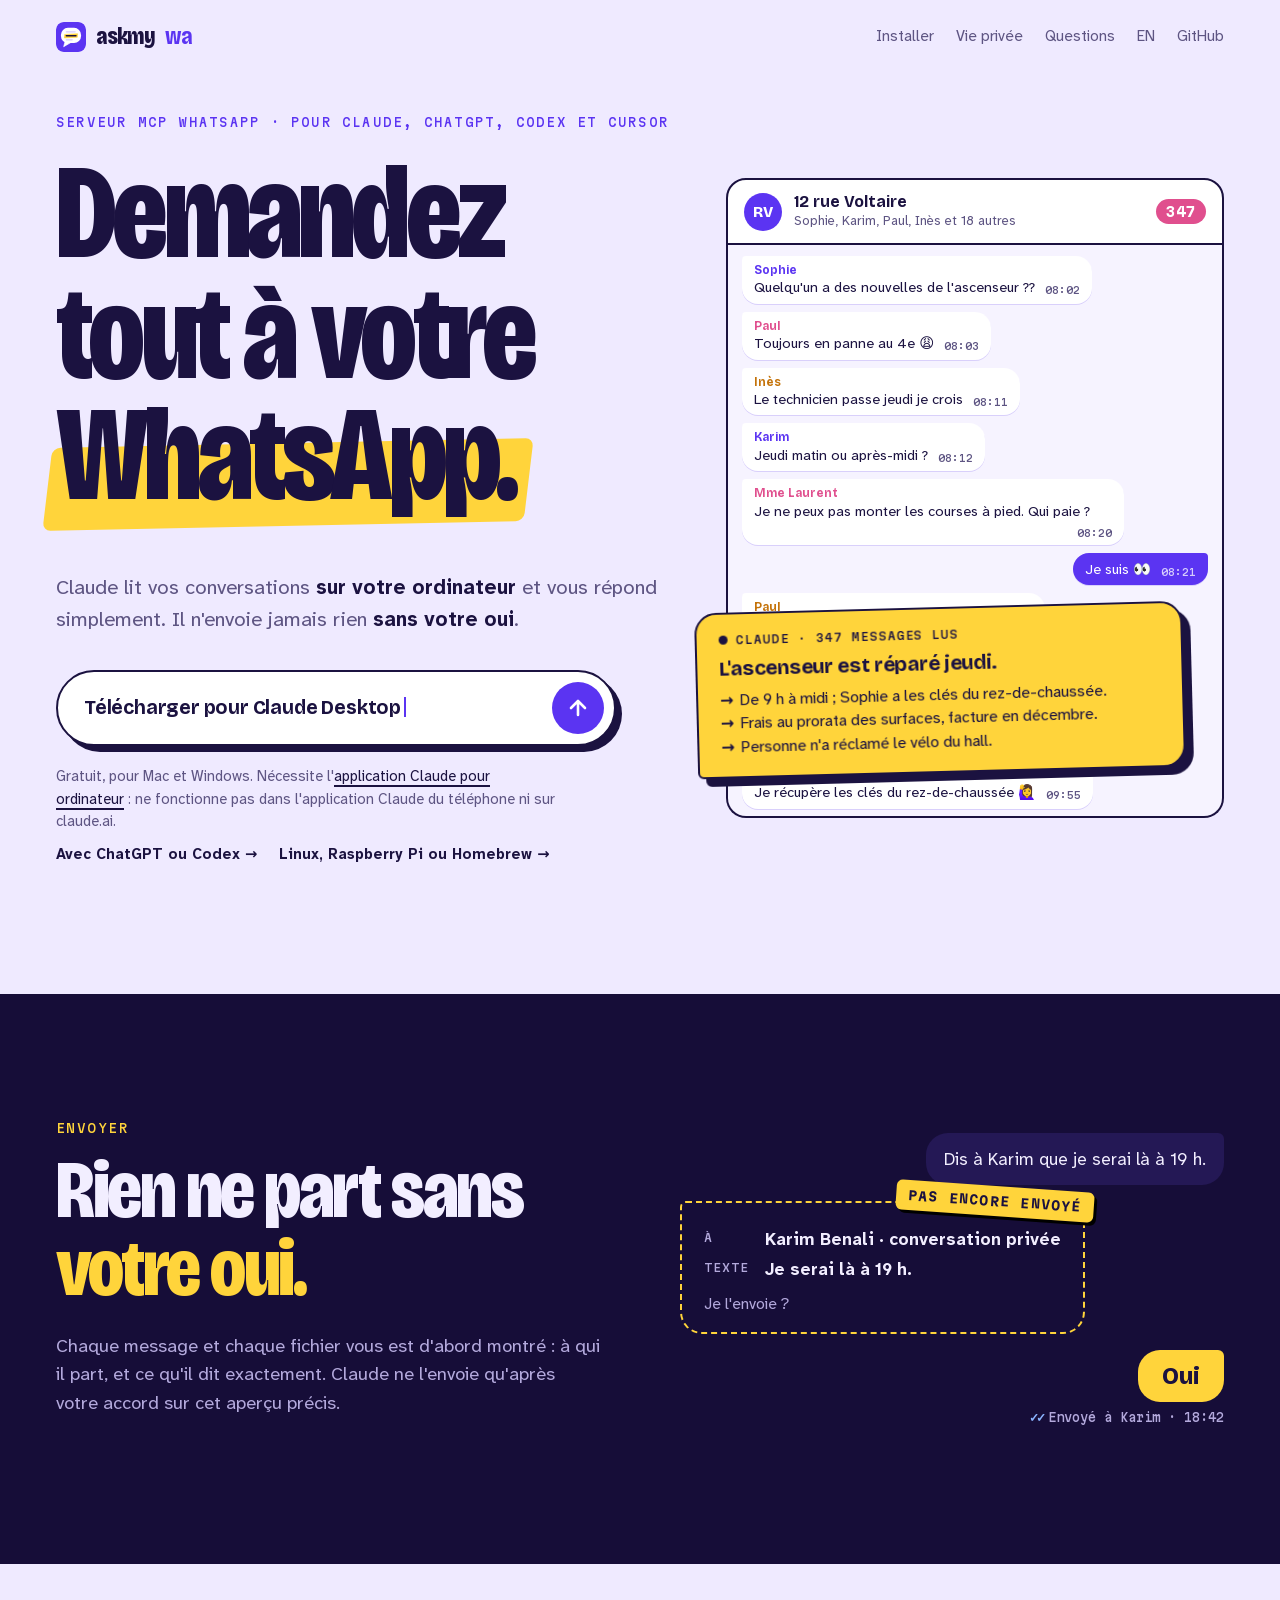
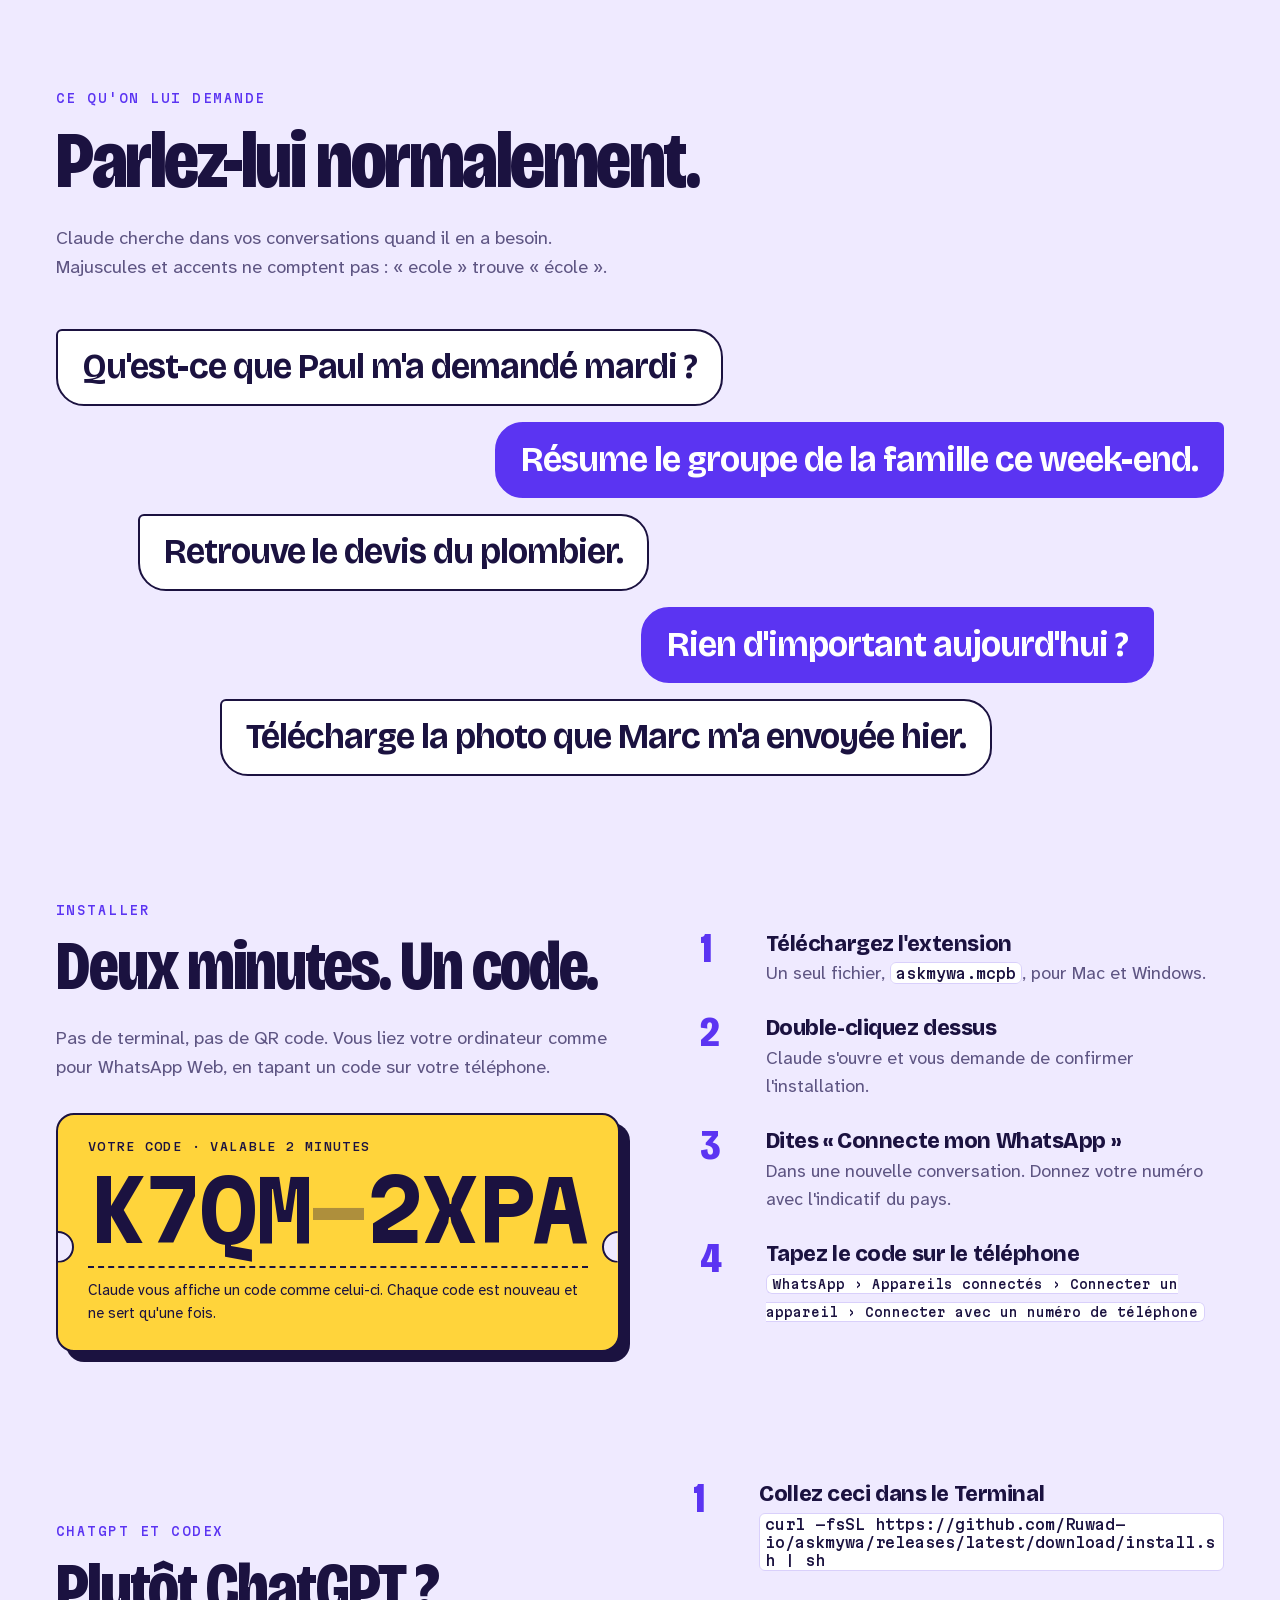
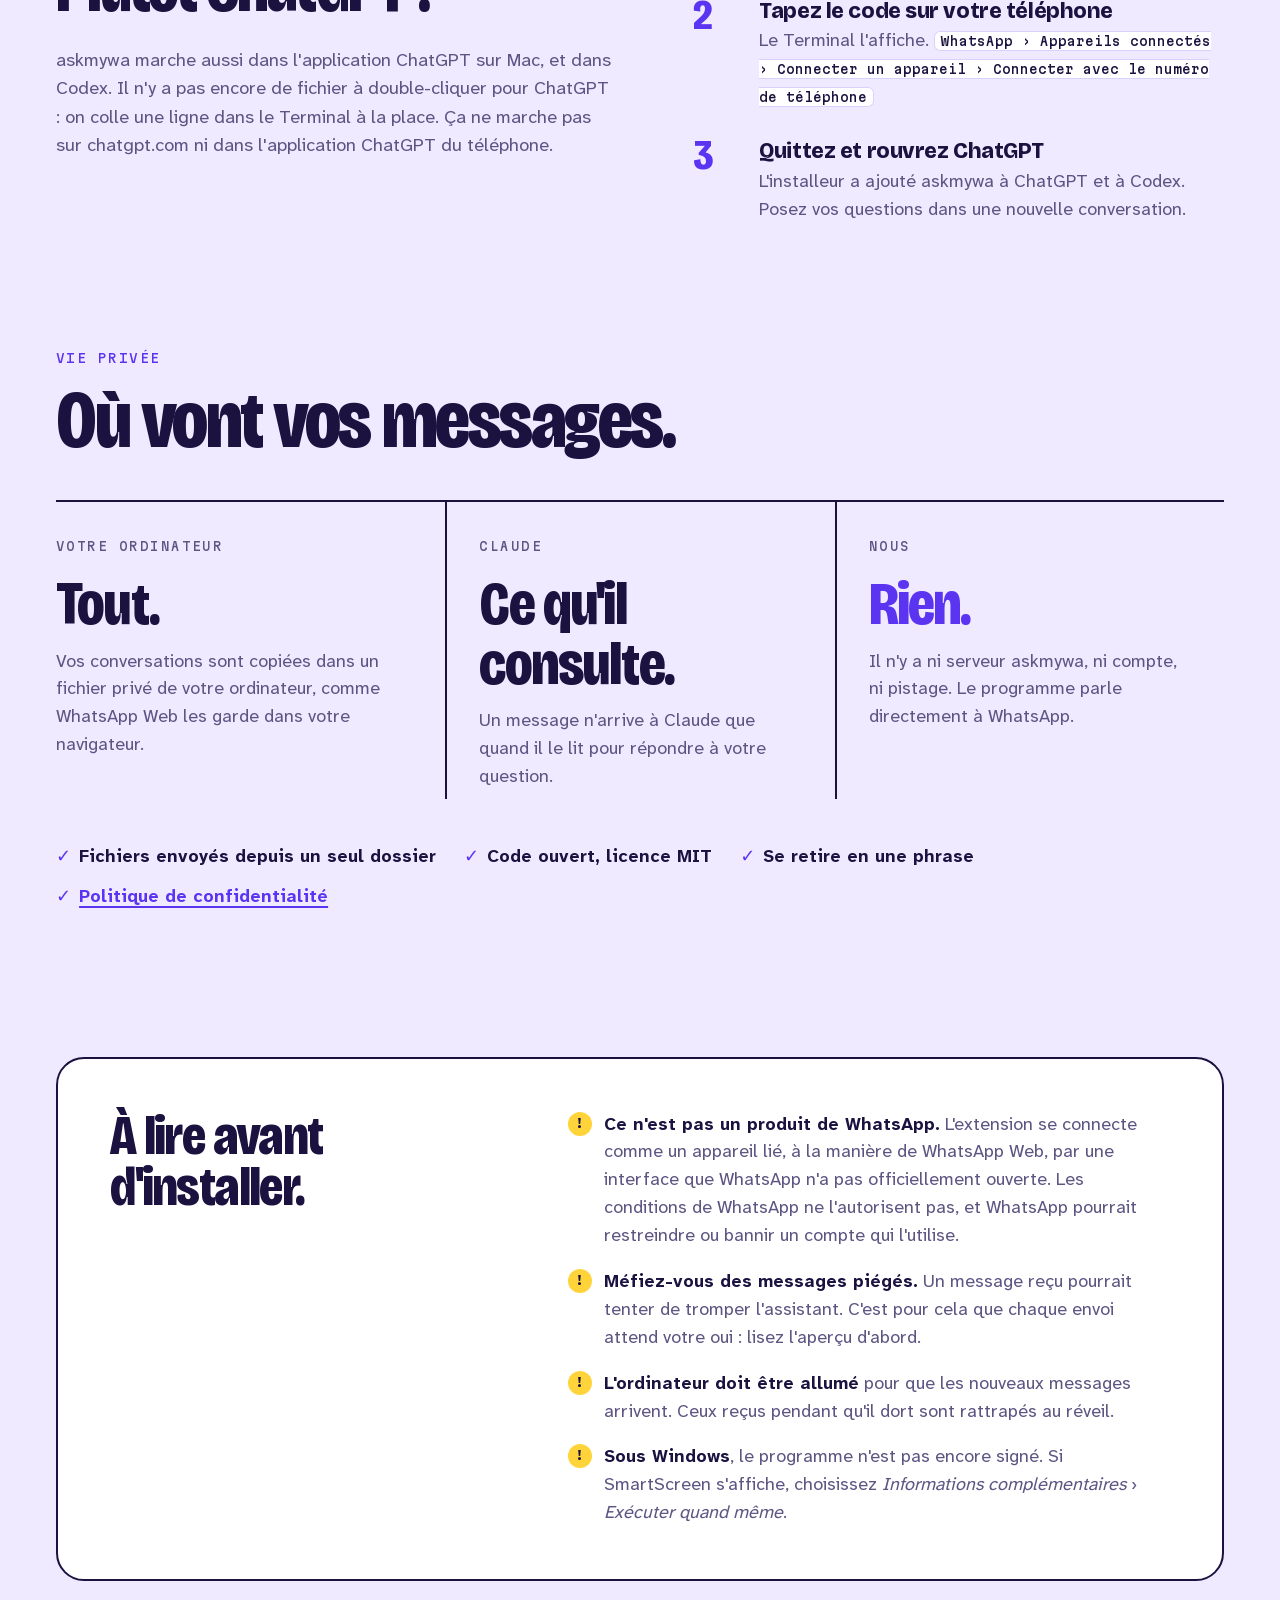
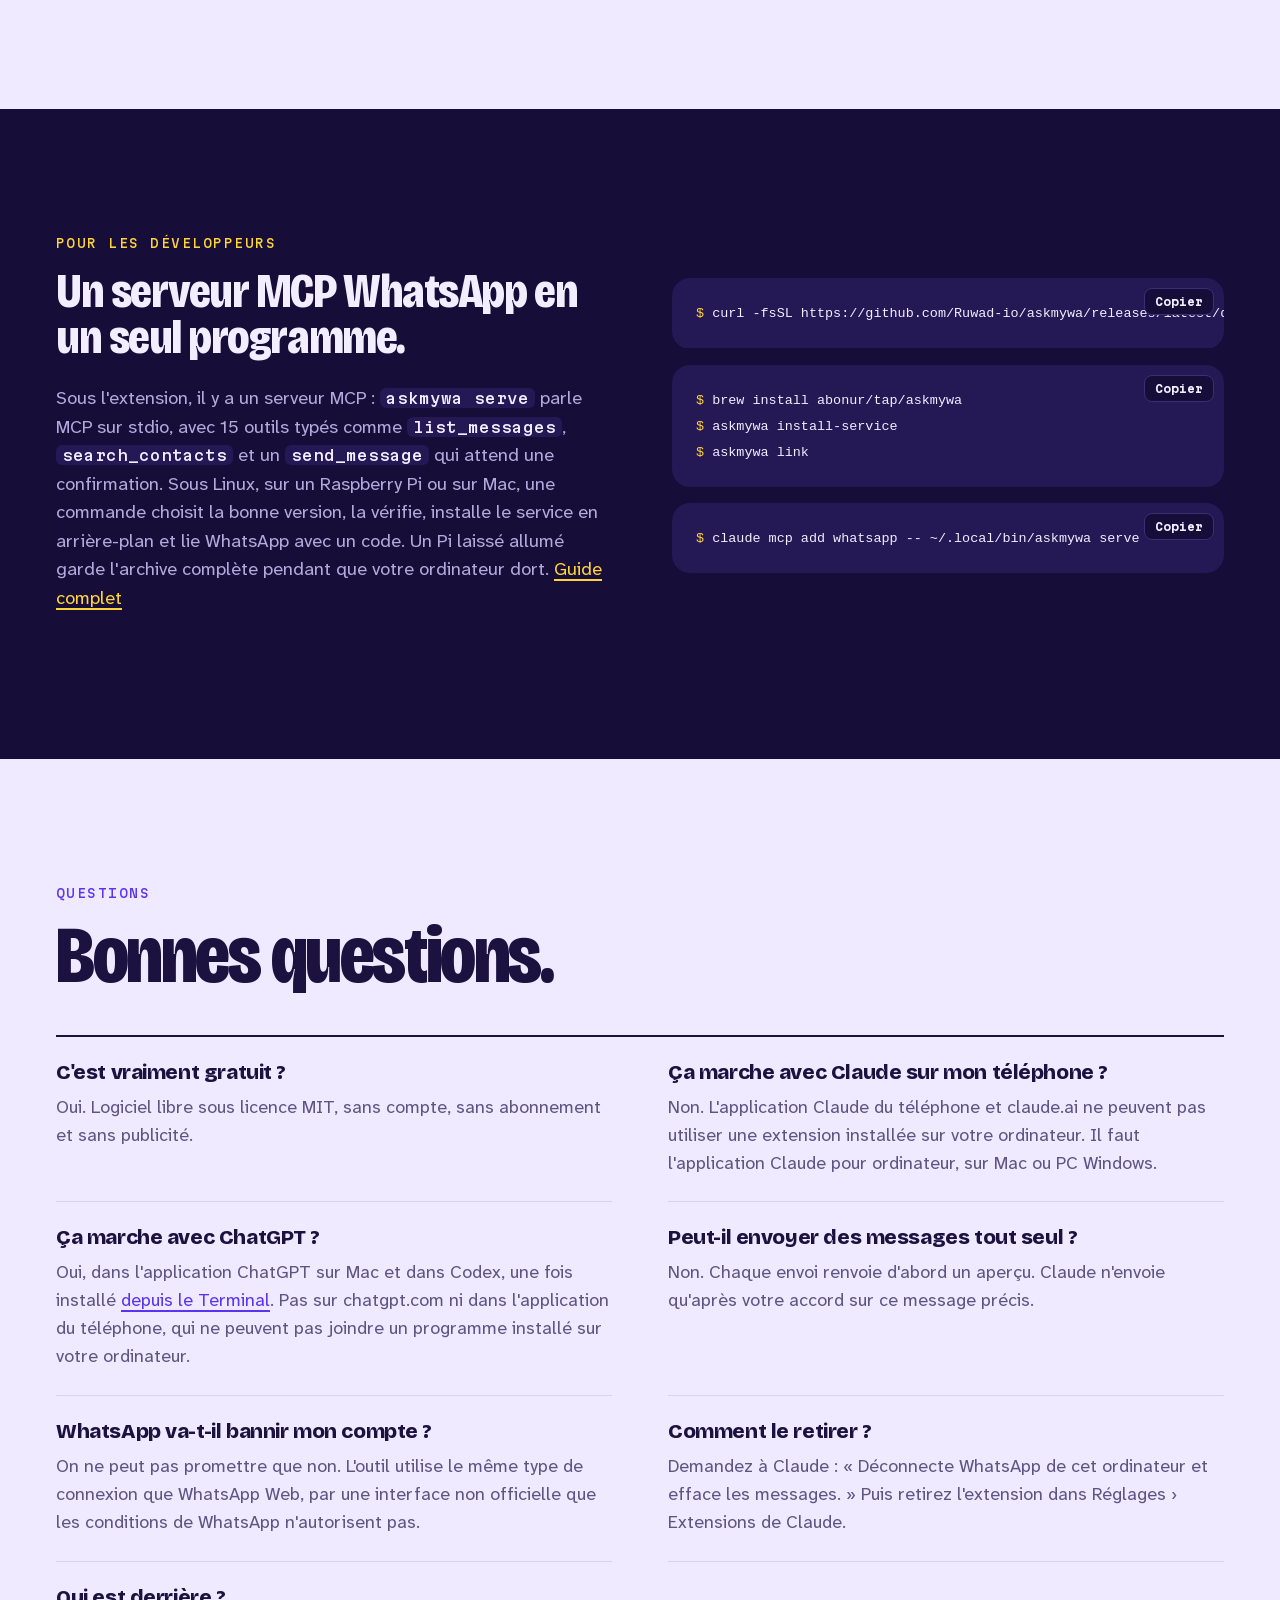
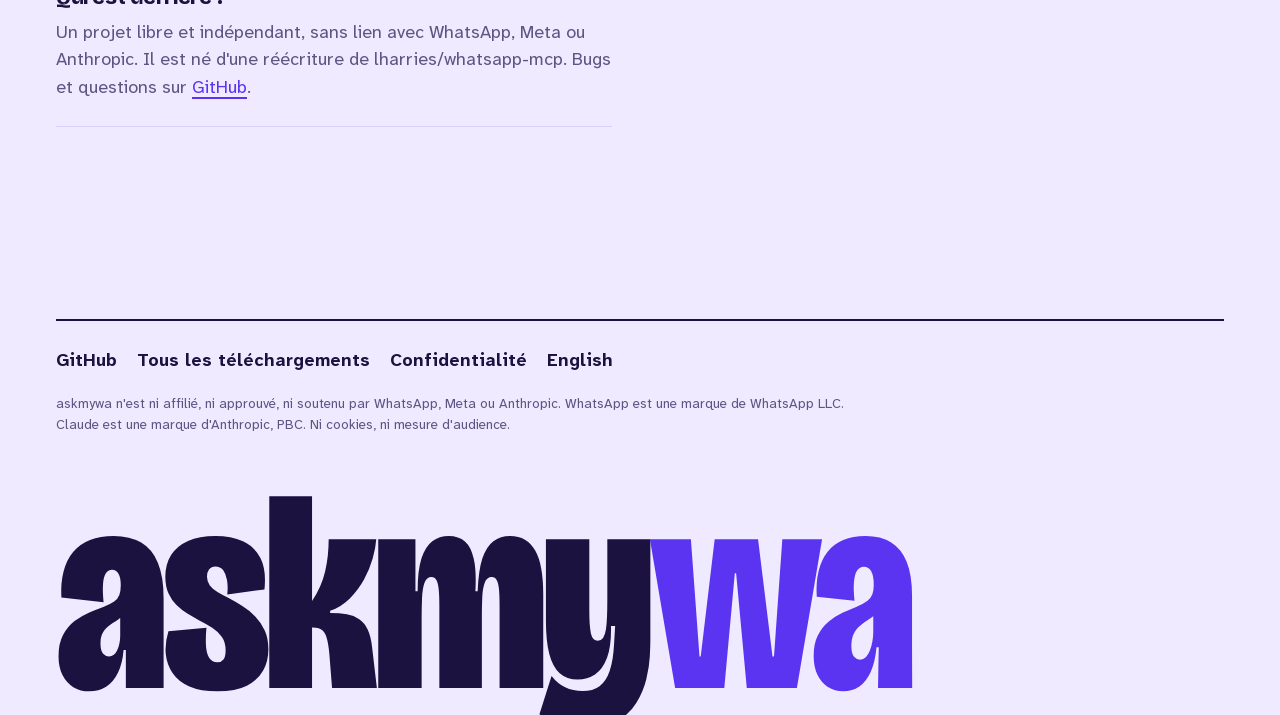
==== commit 17b72f0a: "Repository moved to github.com/Ruwad-io/askmywa: update links, installer, Homebrew formula, extensio" ====
--- a/site/fr/index.html
+++ b/site/fr/index.html
@@ -27,7 +27,7 @@
 <meta property="og:locale" content="fr_FR">
 <meta property="og:locale:alternate" content="en_US">
 <meta name="twitter:card" content="summary_large_image">
-<script type="application/ld+json">{"@context": "https://schema.org", "@type": "SoftwareApplication", "name": "askmywa (whatsapp-mcp)", "alternateName": ["WhatsApp MCP", "whatsapp-mcp"], "url": "https://askmywa.com/fr/", "inLanguage": "fr", "description": "Serveur MCP WhatsApp gratuit et libre pour Claude Desktop, ChatGPT et Codex. Votre IA cherche et résume vos conversations WhatsApp sur votre ordinateur, et n'envoie rien sans votre oui. Mac, Windows, Linux, Raspberry Pi.", "applicationCategory": "CommunicationApplication", "applicationSubCategory": "MCP server", "operatingSystem": "macOS, Windows, Linux, Raspberry Pi OS", "softwareRequirements": "Claude Desktop, the ChatGPT desktop app, Codex, or any MCP client", "offers": {"@type": "Offer", "price": "0", "priceCurrency": "EUR"}, "license": "https://opensource.org/licenses/MIT", "isAccessibleForFree": true, "codeRepository": "https://github.com/abonur/askmywa", "downloadUrl": "https://github.com/abonur/askmywa/releases/latest", "image": "https://askmywa.com/assets/og-fr.png"}</script>
+<script type="application/ld+json">{"@context": "https://schema.org", "@type": "SoftwareApplication", "name": "askmywa (whatsapp-mcp)", "alternateName": ["WhatsApp MCP", "whatsapp-mcp"], "url": "https://askmywa.com/fr/", "inLanguage": "fr", "description": "Serveur MCP WhatsApp gratuit et libre pour Claude Desktop, ChatGPT et Codex. Votre IA cherche et résume vos conversations WhatsApp sur votre ordinateur, et n'envoie rien sans votre oui. Mac, Windows, Linux, Raspberry Pi.", "applicationCategory": "CommunicationApplication", "applicationSubCategory": "MCP server", "operatingSystem": "macOS, Windows, Linux, Raspberry Pi OS", "softwareRequirements": "Claude Desktop, the ChatGPT desktop app, Codex, or any MCP client", "offers": {"@type": "Offer", "price": "0", "priceCurrency": "EUR"}, "license": "https://opensource.org/licenses/MIT", "isAccessibleForFree": true, "codeRepository": "https://github.com/Ruwad-io/askmywa", "downloadUrl": "https://github.com/Ruwad-io/askmywa/releases/latest", "image": "https://askmywa.com/assets/og-fr.png"}</script>
 </head>
 <body>
 <a class="skip" href="#main">Aller au contenu</a>
@@ -40,7 +40,7 @@
       <a class="lg" href="#vie-privee">Vie privée</a>
       <a class="lg" href="#questions">Questions</a>
       <a href="../" hreflang="en" lang="en">EN</a>
-      <a href="https://github.com/abonur/askmywa">GitHub</a>
+      <a href="https://github.com/Ruwad-io/askmywa">GitHub</a>
     </nav>
   </header>
 
@@ -51,7 +51,7 @@
       <h1><span class="rise">Demandez</span><br><span class="rise d1">tout à votre</span><br><span class="rise d2 hl">WhatsApp.</span></h1>
       <p class="lede rise d3">Claude lit vos conversations <strong>sur votre ordinateur</strong> et vous répond simplement. Il n'envoie jamais rien <strong>sans votre oui</strong>.</p>
       <div class="rise d4">
-        <a class="composer" href="https://github.com/abonur/askmywa/releases/latest/download/askmywa.mcpb">
+        <a class="composer" href="https://github.com/Ruwad-io/askmywa/releases/latest/download/askmywa.mcpb">
           <span class="txt">Télécharger pour Claude Desktop</span>
           <span class="send" aria-hidden="true"><svg viewBox="0 0 24 24" fill="none" stroke="currentColor" stroke-width="2.6" stroke-linecap="round" stroke-linejoin="round"><path d="M12 19V5M5 12l7-7 7 7"/></svg></span>
         </a>
@@ -176,7 +176,7 @@
       <p class="lead2">askmywa marche aussi dans l'application ChatGPT sur Mac, et dans Codex. Il n'y a pas encore de fichier à double-cliquer pour ChatGPT : on colle une ligne dans le Terminal à la place. Ça ne marche pas sur chatgpt.com ni dans l'application ChatGPT du téléphone.</p>
     </div>
     <ol class="steps">
-      <li><div><h3>Collez ceci dans le Terminal</h3><p><code class="cmd">curl -fsSL https://github.com/abonur/askmywa/releases/latest/download/install.sh | sh</code></p></div></li>
+      <li><div><h3>Collez ceci dans le Terminal</h3><p><code class="cmd">curl -fsSL https://github.com/Ruwad-io/askmywa/releases/latest/download/install.sh | sh</code></p></div></li>
       <li><div><h3>Tapez le code sur votre téléphone</h3><p>Le Terminal l'affiche. <span class="path">WhatsApp › Appareils connectés › Connecter un appareil › Connecter avec le numéro de téléphone</span></p></div></li>
       <li><div><h3>Quittez et rouvrez ChatGPT</h3><p>L'installeur a ajouté askmywa à ChatGPT et à Codex. Posez vos questions dans une nouvelle conversation.</p></div></li>
     </ol>
@@ -215,10 +215,10 @@
     <div>
       <p class="kicker">Pour les développeurs</p>
       <h2 id="terminal-h">Un serveur MCP WhatsApp en un seul programme.</h2>
-      <p class="lead2">Sous l'extension, il y a un serveur MCP : <code>askmywa serve</code> parle MCP sur stdio, avec 15 outils typés comme <code>list_messages</code>, <code>search_contacts</code> et un <code>send_message</code> qui attend une confirmation. Sous Linux, sur un Raspberry Pi ou sur Mac, une commande choisit la bonne version, la vérifie, installe le service en arrière-plan et lie WhatsApp avec un code. Un Pi laissé allumé garde l'archive complète pendant que votre ordinateur dort. <a href="https://github.com/abonur/askmywa/blob/main/README.fr.md">Guide complet</a></p>
-    </div>
-    <div>
-      <pre class="term"><code><span class="p">$ </span>curl -fsSL https://github.com/abonur/askmywa/releases/latest/download/install.sh | sh</code></pre>
+      <p class="lead2">Sous l'extension, il y a un serveur MCP : <code>askmywa serve</code> parle MCP sur stdio, avec 15 outils typés comme <code>list_messages</code>, <code>search_contacts</code> et un <code>send_message</code> qui attend une confirmation. Sous Linux, sur un Raspberry Pi ou sur Mac, une commande choisit la bonne version, la vérifie, installe le service en arrière-plan et lie WhatsApp avec un code. Un Pi laissé allumé garde l'archive complète pendant que votre ordinateur dort. <a href="https://github.com/Ruwad-io/askmywa/blob/main/README.fr.md">Guide complet</a></p>
+    </div>
+    <div>
+      <pre class="term"><code><span class="p">$ </span>curl -fsSL https://github.com/Ruwad-io/askmywa/releases/latest/download/install.sh | sh</code></pre>
       <pre class="term"><code><span class="p">$ </span>brew install abonur/tap/askmywa
 <span class="p">$ </span>askmywa install-service
 <span class="p">$ </span>askmywa link</code></pre>
@@ -238,7 +238,7 @@
       <div><h3>Peut-il envoyer des messages tout seul ?</h3><p>Non. Chaque envoi renvoie d'abord un aperçu. Claude n'envoie qu'après votre accord sur ce message précis.</p></div>
       <div><h3>WhatsApp va-t-il bannir mon compte ?</h3><p>On ne peut pas promettre que non. L'outil utilise le même type de connexion que WhatsApp Web, par une interface non officielle que les conditions de WhatsApp n'autorisent pas.</p></div>
       <div><h3>Comment le retirer ?</h3><p>Demandez à Claude : « Déconnecte WhatsApp de cet ordinateur et efface les messages. » Puis retirez l'extension dans Réglages › Extensions de Claude.</p></div>
-      <div><h3>Qui est derrière ?</h3><p>Un logiciel libre édité par RUWAD, une petite société parisienne (<a href="mentions-legales/">mentions légales</a>). Il n'a aucun lien avec WhatsApp, Meta ou Anthropic. Il est né d'une réécriture de lharries/whatsapp-mcp. Bugs et questions sur <a href="https://github.com/abonur/askmywa/issues">GitHub</a>.</p></div>
+      <div><h3>Qui est derrière ?</h3><p>Un projet libre et indépendant, sans lien avec WhatsApp, Meta ou Anthropic. Il est né d'une réécriture de lharries/whatsapp-mcp. Bugs et questions sur <a href="https://github.com/Ruwad-io/askmywa/issues">GitHub</a>.</p></div>
     </div>
   </div>
 </section>
@@ -247,10 +247,9 @@
   <div class="wrap">
     <div class="foot">
       <nav aria-label="Pied de page">
-        <a href="https://github.com/abonur/askmywa">GitHub</a>
-        <a href="https://github.com/abonur/askmywa/releases">Tous les téléchargements</a>
+        <a href="https://github.com/Ruwad-io/askmywa">GitHub</a>
+        <a href="https://github.com/Ruwad-io/askmywa/releases">Tous les téléchargements</a>
         <a href="confidentialite/">Confidentialité</a>
-        <a href="mentions-legales/">Mentions légales</a>
         <a href="../" hreflang="en" lang="en">English</a>
       </nav>
       <p class="legal">askmywa n'est ni affilié, ni approuvé, ni soutenu par WhatsApp, Meta ou Anthropic. WhatsApp est une marque de WhatsApp LLC. Claude est une marque d'Anthropic, PBC. Ni cookies, ni mesure d'audience.</p>
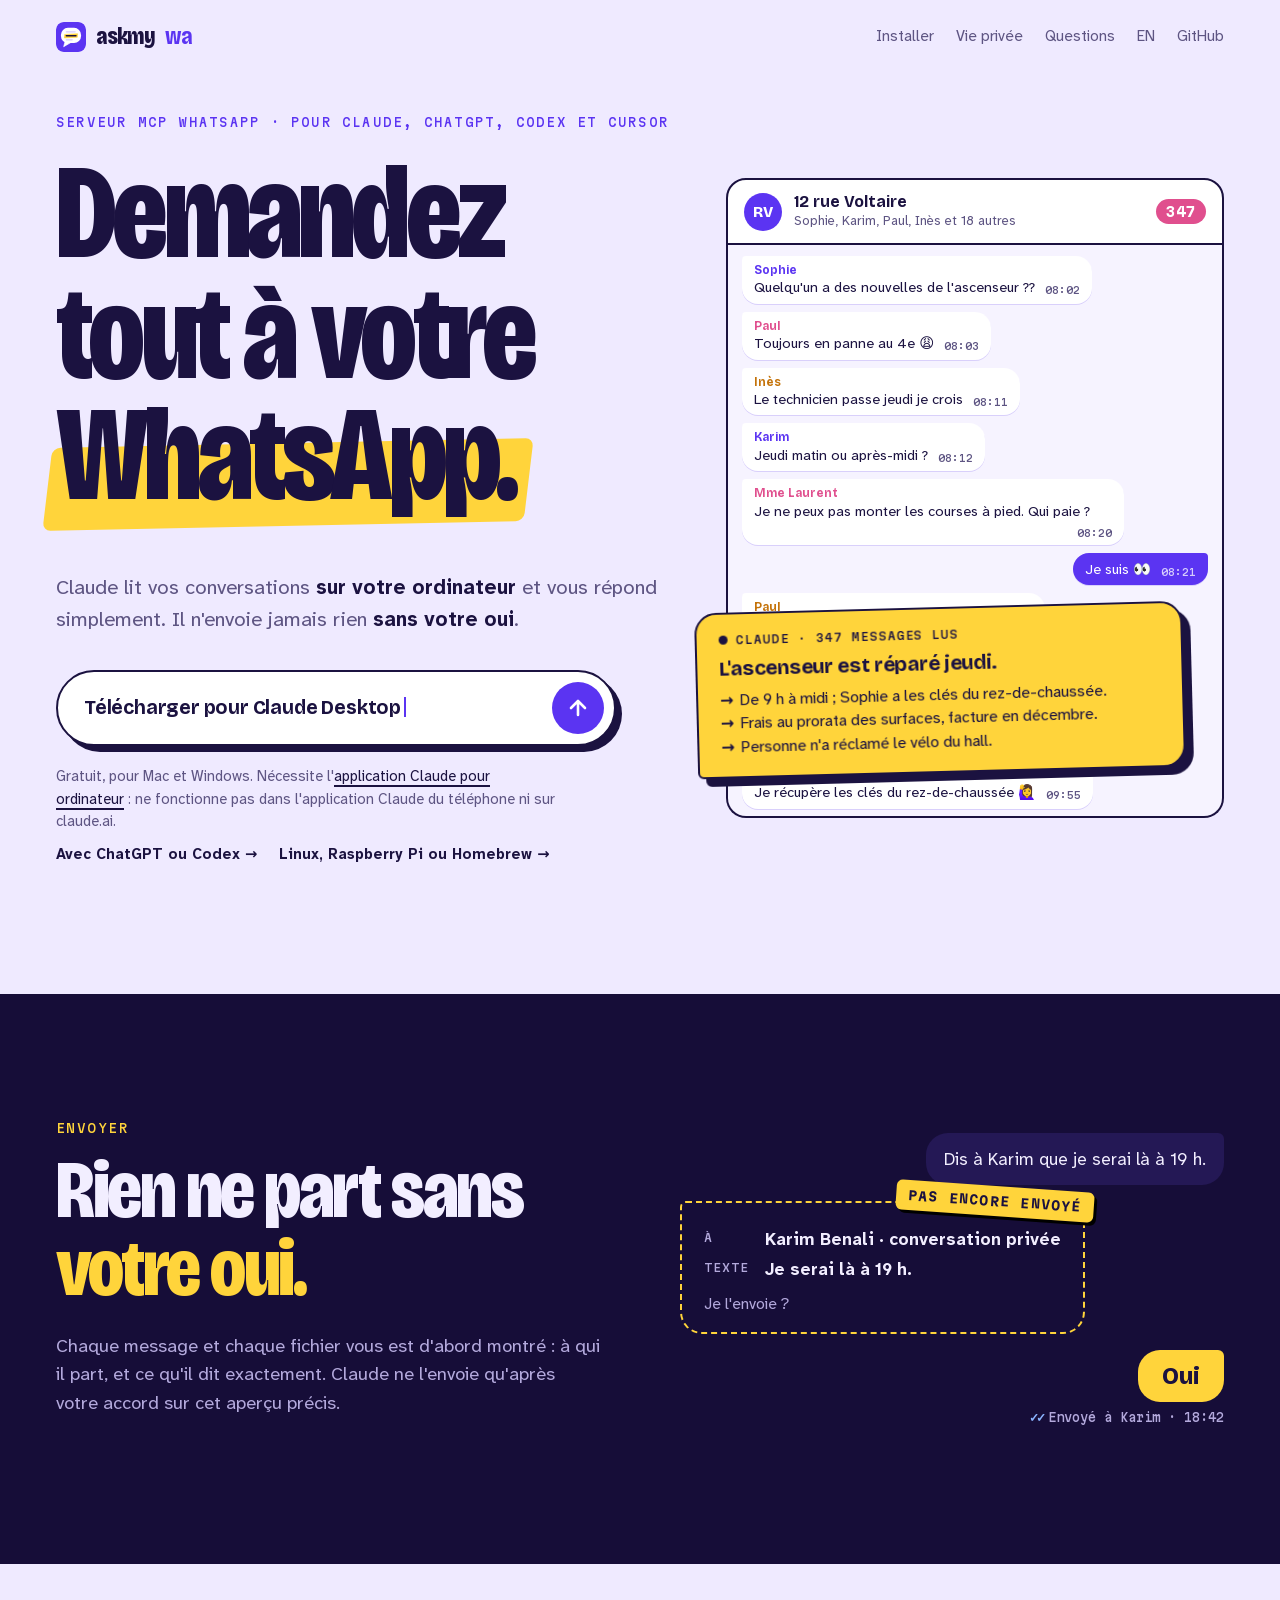
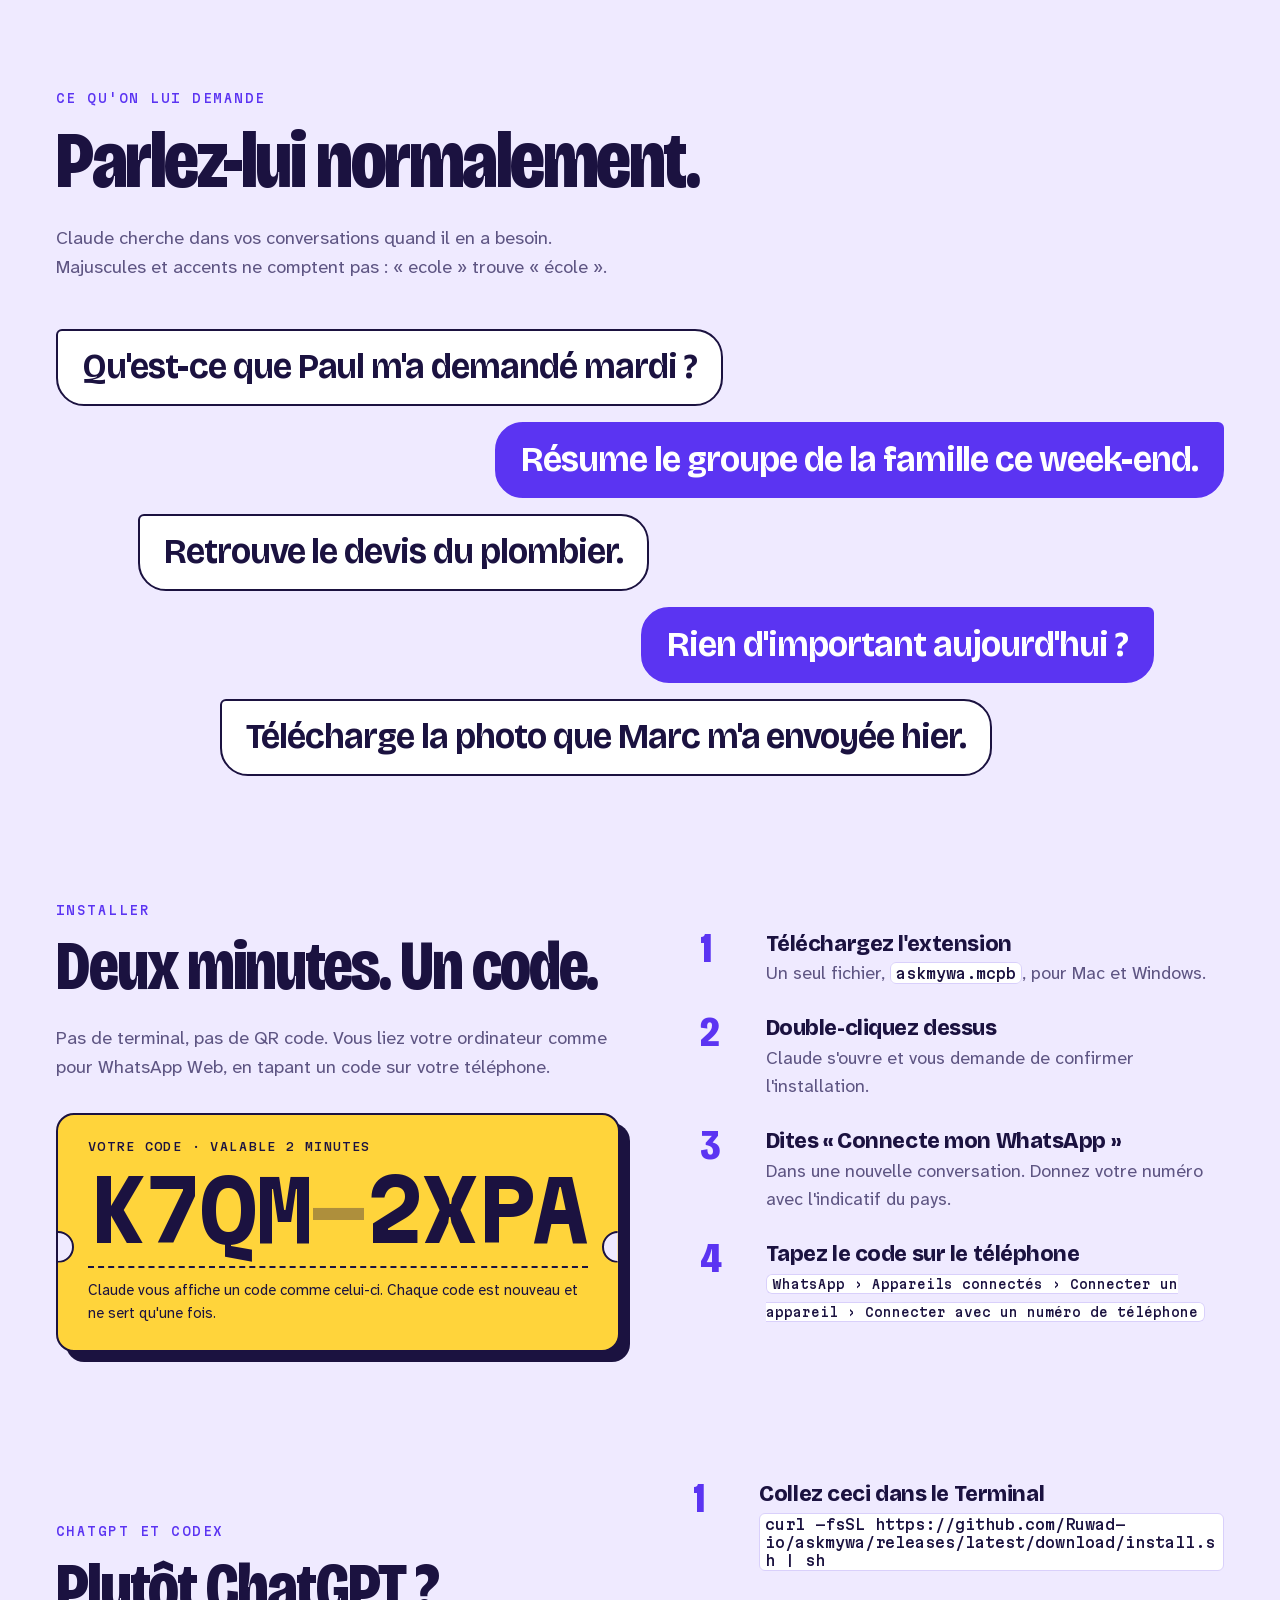
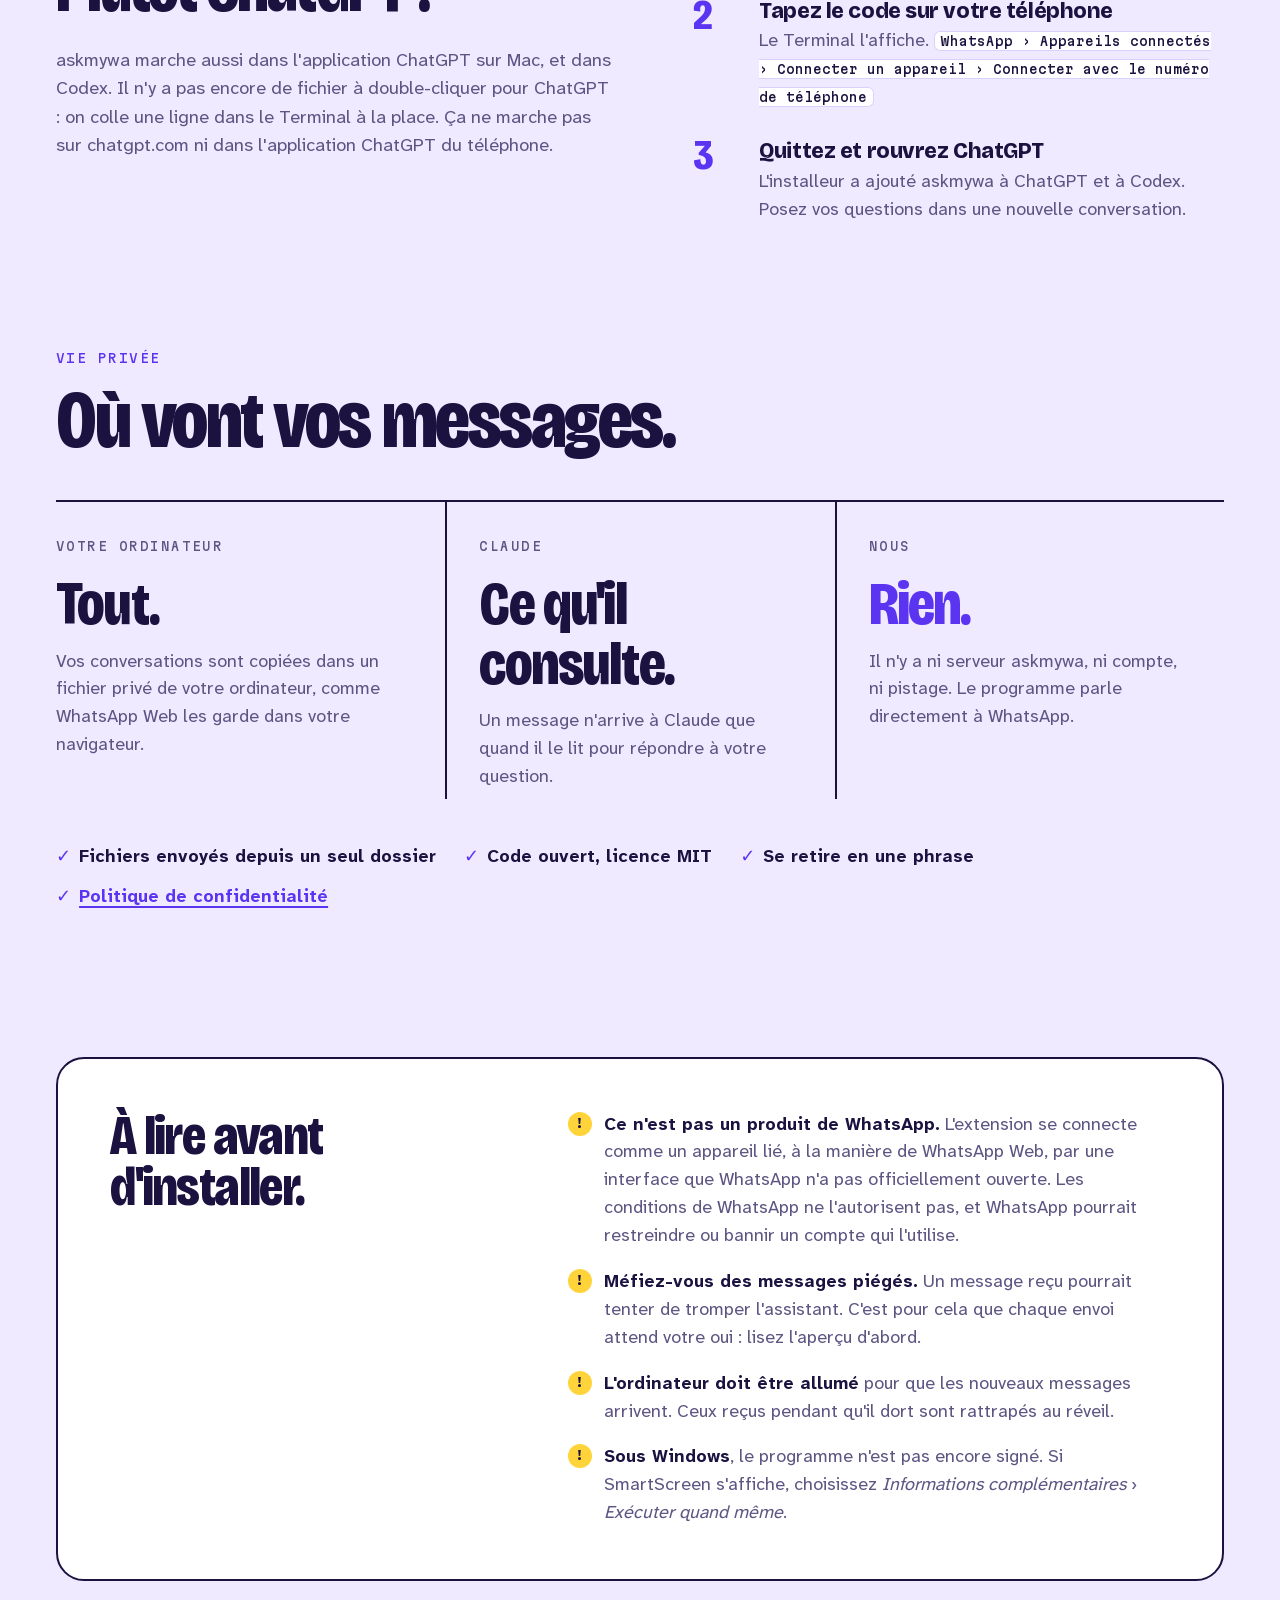
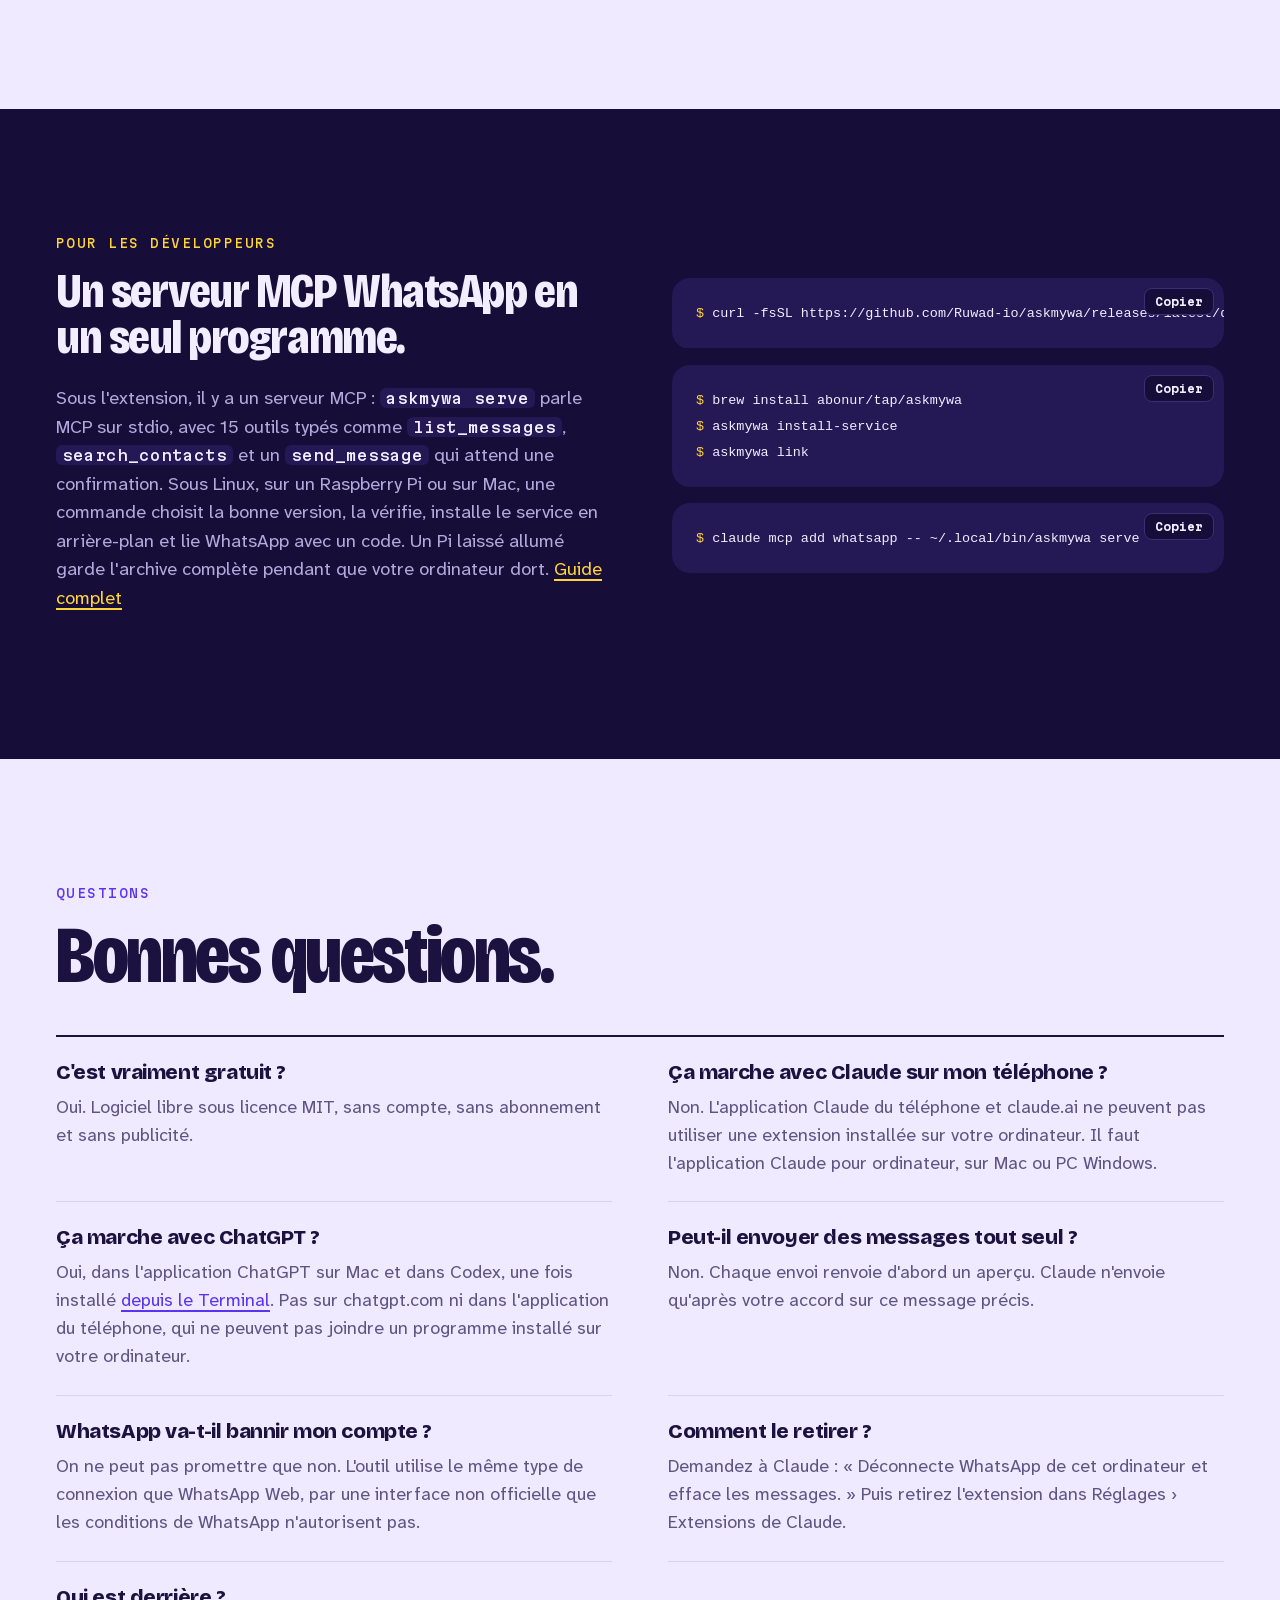
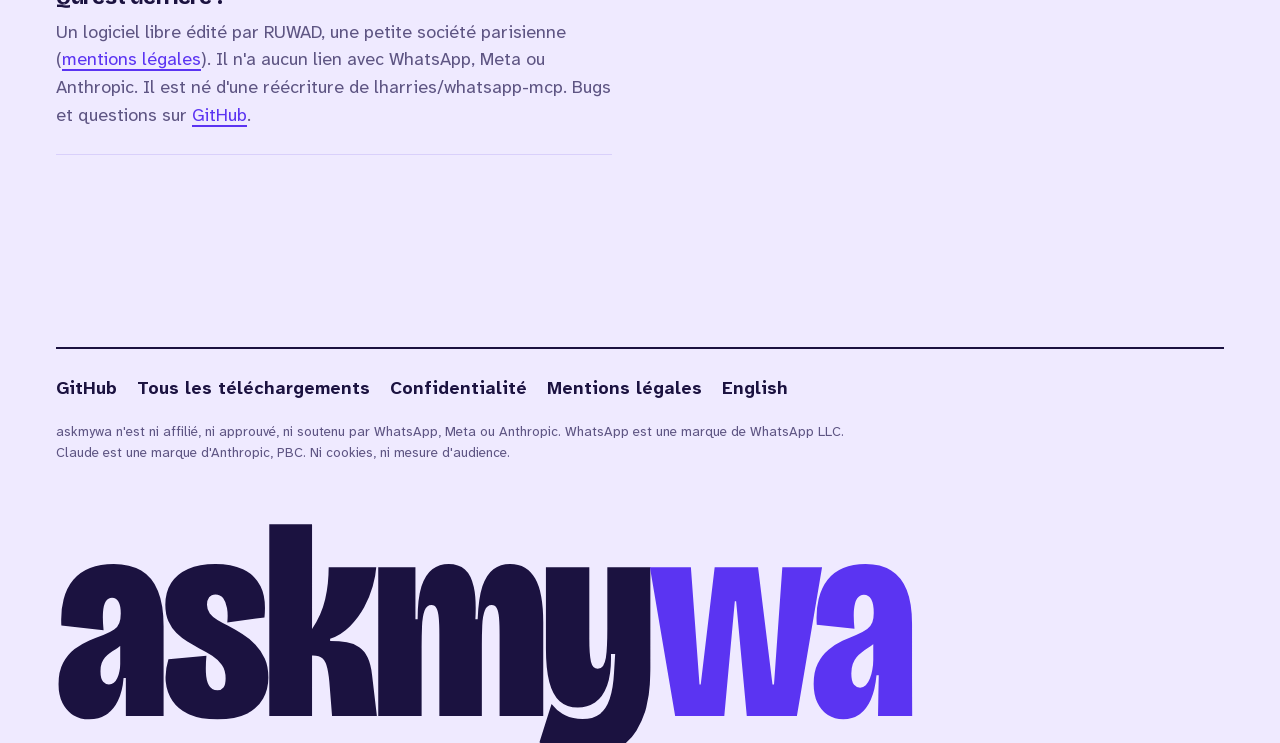
==== commit a70f230b: "Merge main into legal-notice # Conflicts: #	site/fr/confidentialite/index.html #	site/fr/index.html " ====
--- a/site/fr/index.html
+++ b/site/fr/index.html
@@ -238,7 +238,7 @@
       <div><h3>Peut-il envoyer des messages tout seul ?</h3><p>Non. Chaque envoi renvoie d'abord un aperçu. Claude n'envoie qu'après votre accord sur ce message précis.</p></div>
       <div><h3>WhatsApp va-t-il bannir mon compte ?</h3><p>On ne peut pas promettre que non. L'outil utilise le même type de connexion que WhatsApp Web, par une interface non officielle que les conditions de WhatsApp n'autorisent pas.</p></div>
       <div><h3>Comment le retirer ?</h3><p>Demandez à Claude : « Déconnecte WhatsApp de cet ordinateur et efface les messages. » Puis retirez l'extension dans Réglages › Extensions de Claude.</p></div>
-      <div><h3>Qui est derrière ?</h3><p>Un projet libre et indépendant, sans lien avec WhatsApp, Meta ou Anthropic. Il est né d'une réécriture de lharries/whatsapp-mcp. Bugs et questions sur <a href="https://github.com/Ruwad-io/askmywa/issues">GitHub</a>.</p></div>
+      <div><h3>Qui est derrière ?</h3><p>Un logiciel libre édité par RUWAD, une petite société parisienne (<a href="mentions-legales/">mentions légales</a>). Il n'a aucun lien avec WhatsApp, Meta ou Anthropic. Il est né d'une réécriture de lharries/whatsapp-mcp. Bugs et questions sur <a href="https://github.com/Ruwad-io/askmywa/issues">GitHub</a>.</p></div>
     </div>
   </div>
 </section>
@@ -250,6 +250,7 @@
         <a href="https://github.com/Ruwad-io/askmywa">GitHub</a>
         <a href="https://github.com/Ruwad-io/askmywa/releases">Tous les téléchargements</a>
         <a href="confidentialite/">Confidentialité</a>
+        <a href="mentions-legales/">Mentions légales</a>
         <a href="../" hreflang="en" lang="en">English</a>
       </nav>
       <p class="legal">askmywa n'est ni affilié, ni approuvé, ni soutenu par WhatsApp, Meta ou Anthropic. WhatsApp est une marque de WhatsApp LLC. Claude est une marque d'Anthropic, PBC. Ni cookies, ni mesure d'audience.</p>
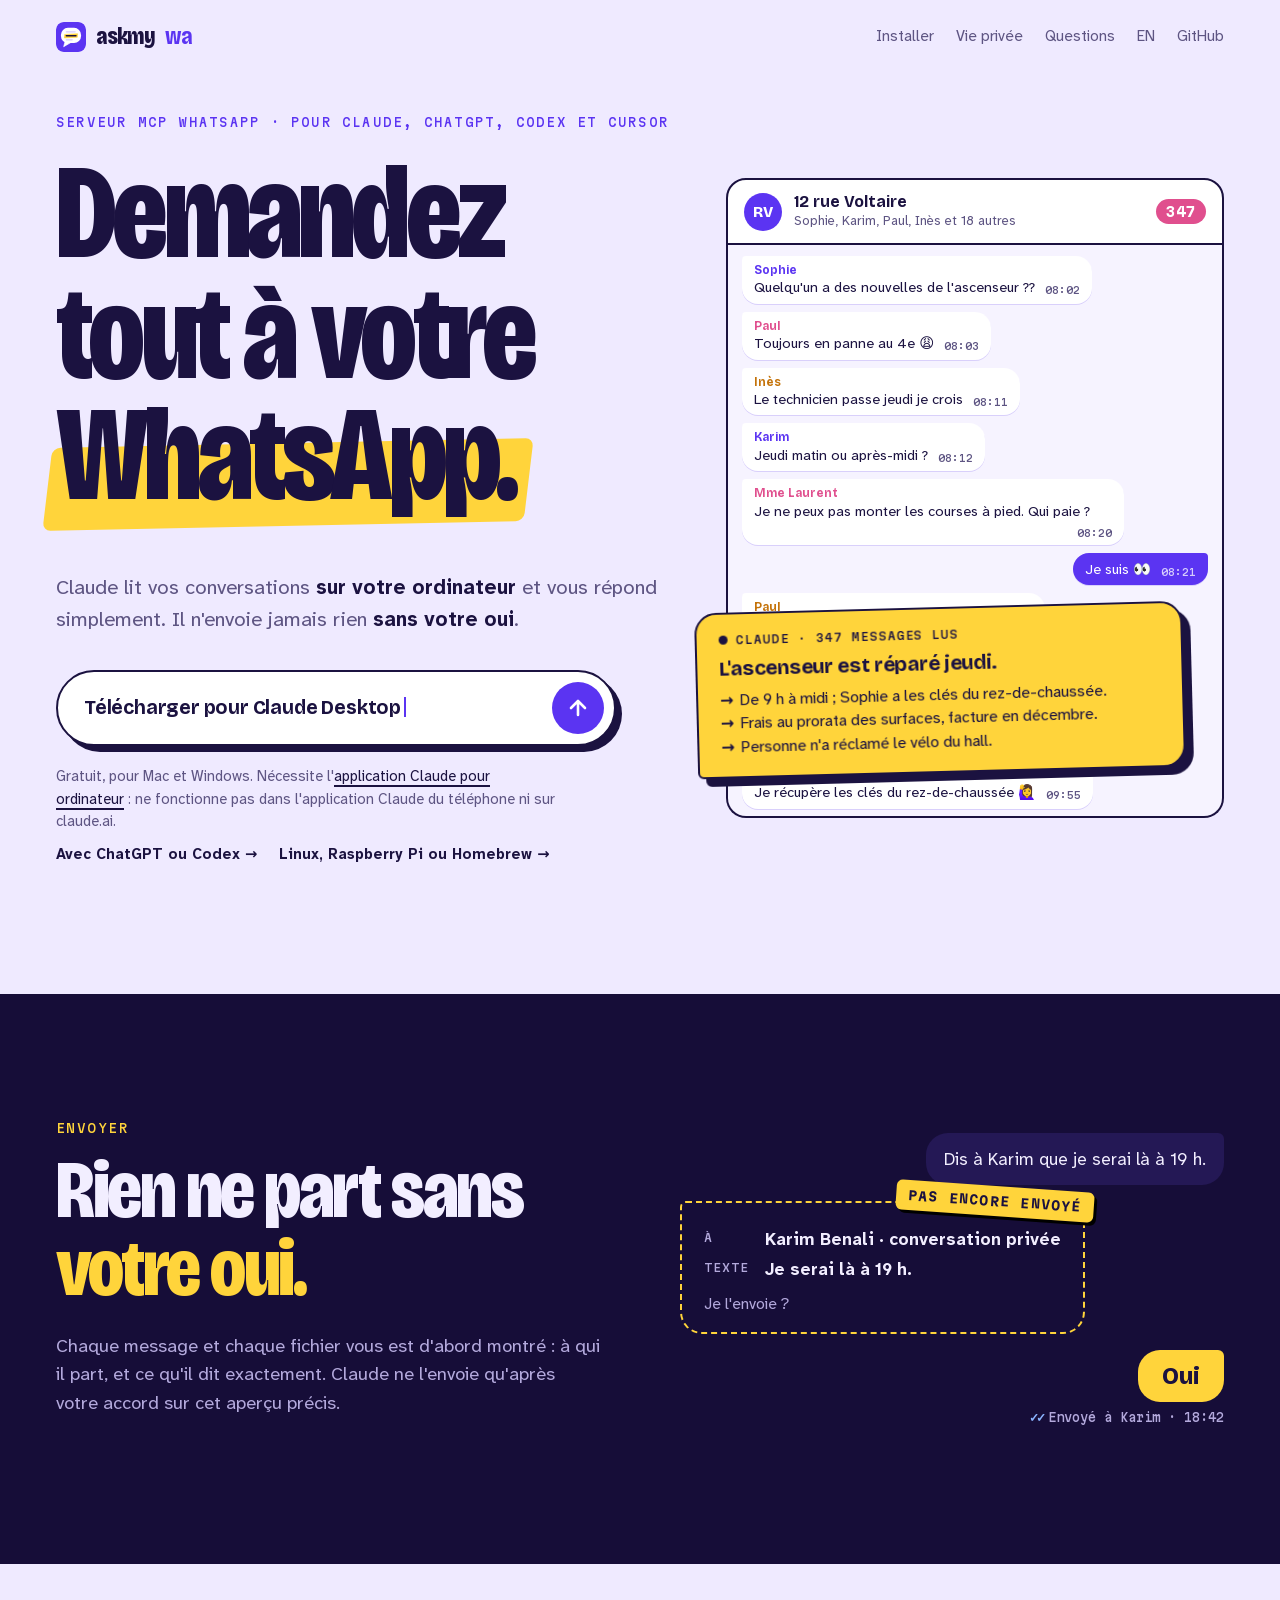
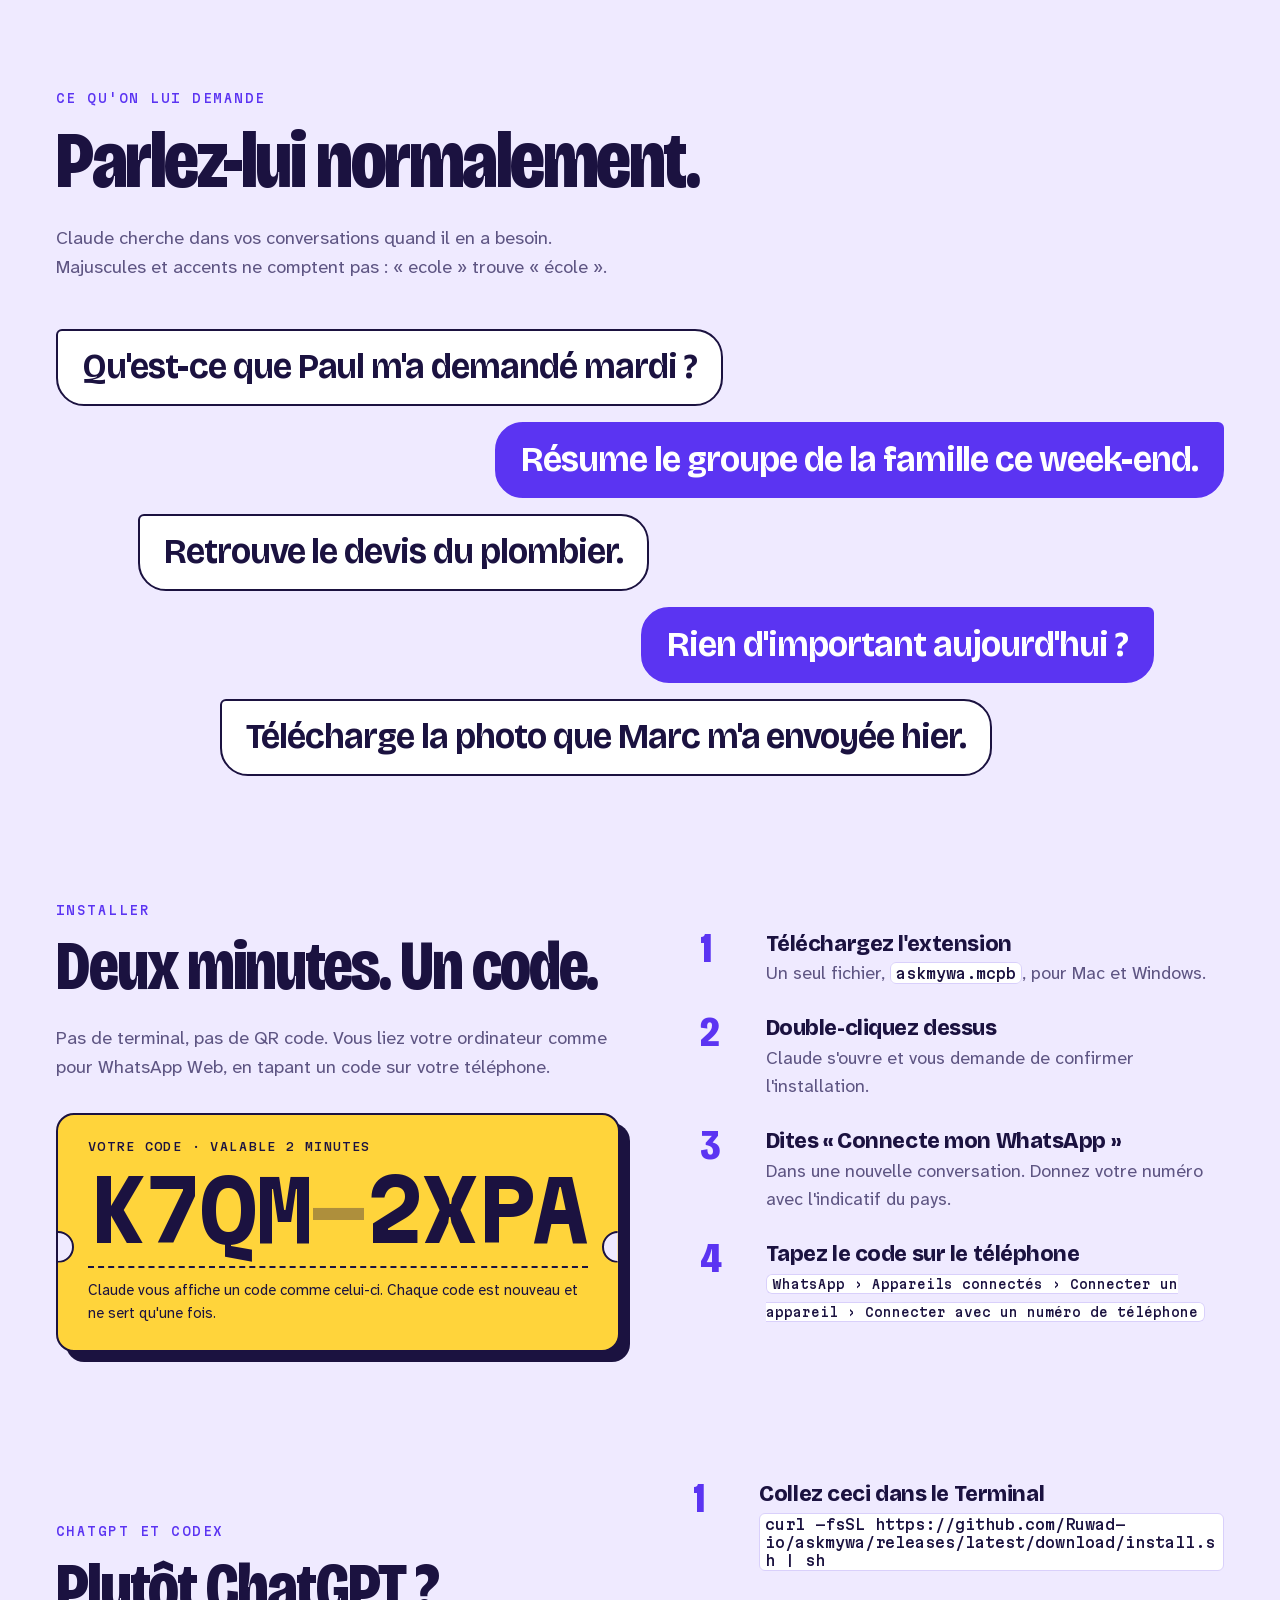
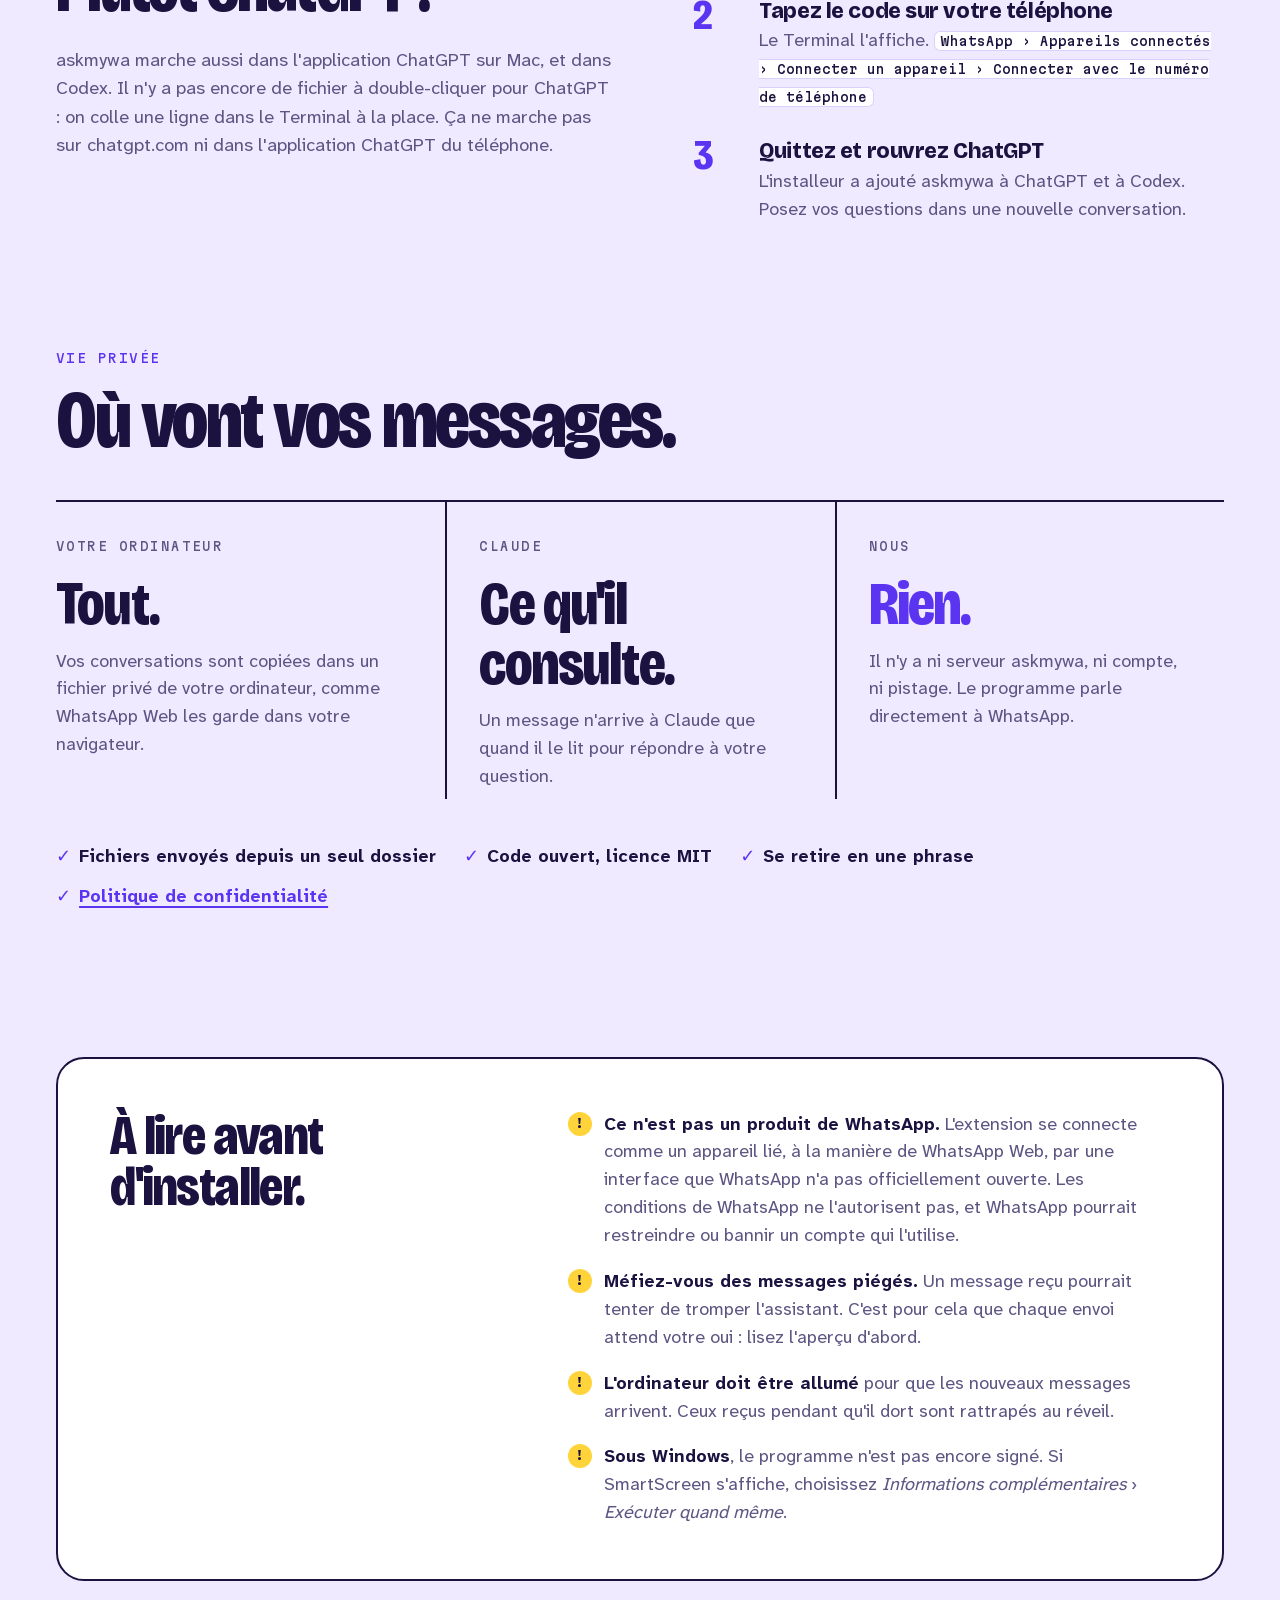
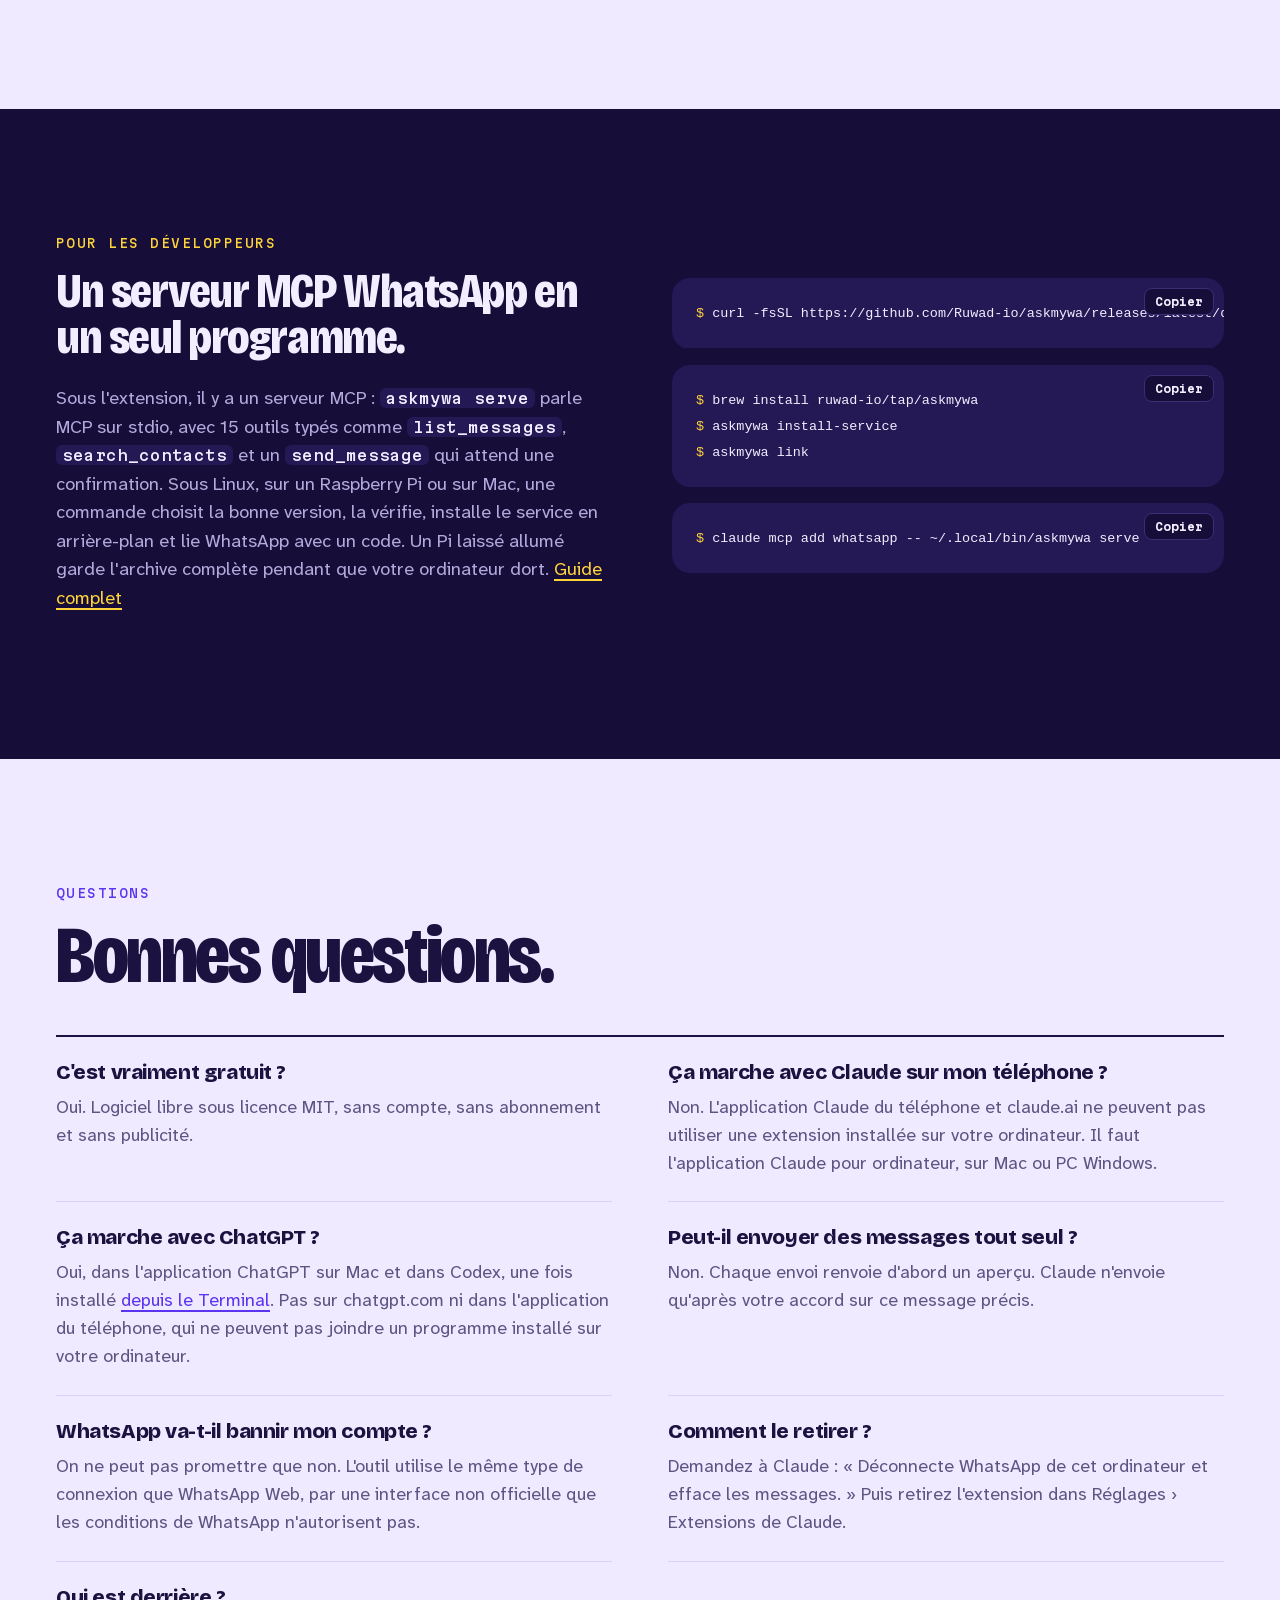
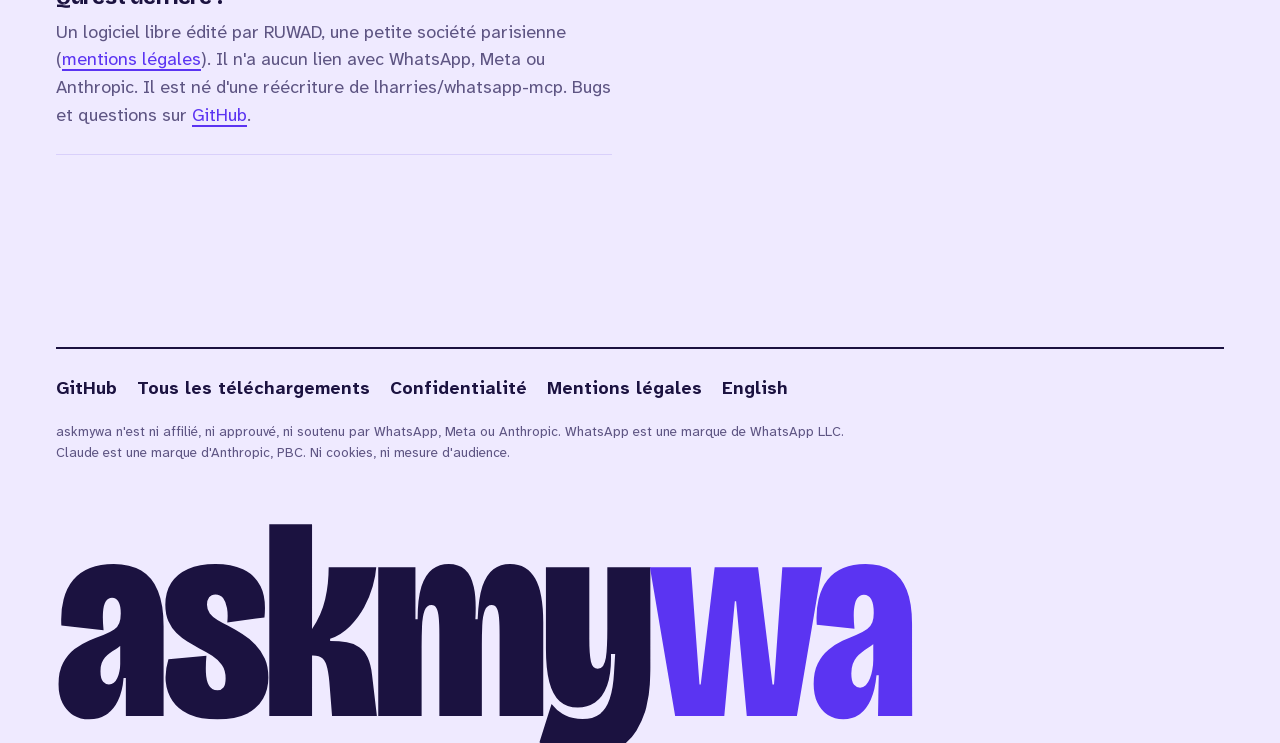
==== commit 81ce91b4: "Homebrew tap moved to Ruwad-io/homebrew-tap: brew install ruwad-io/tap/askmywa" ====
--- a/site/fr/index.html
+++ b/site/fr/index.html
@@ -219,7 +219,7 @@
     </div>
     <div>
       <pre class="term"><code><span class="p">$ </span>curl -fsSL https://github.com/Ruwad-io/askmywa/releases/latest/download/install.sh | sh</code></pre>
-      <pre class="term"><code><span class="p">$ </span>brew install abonur/tap/askmywa
+      <pre class="term"><code><span class="p">$ </span>brew install ruwad-io/tap/askmywa
 <span class="p">$ </span>askmywa install-service
 <span class="p">$ </span>askmywa link</code></pre>
       <pre class="term"><code><span class="p">$ </span>claude mcp add whatsapp -- ~/.local/bin/askmywa serve</code></pre>
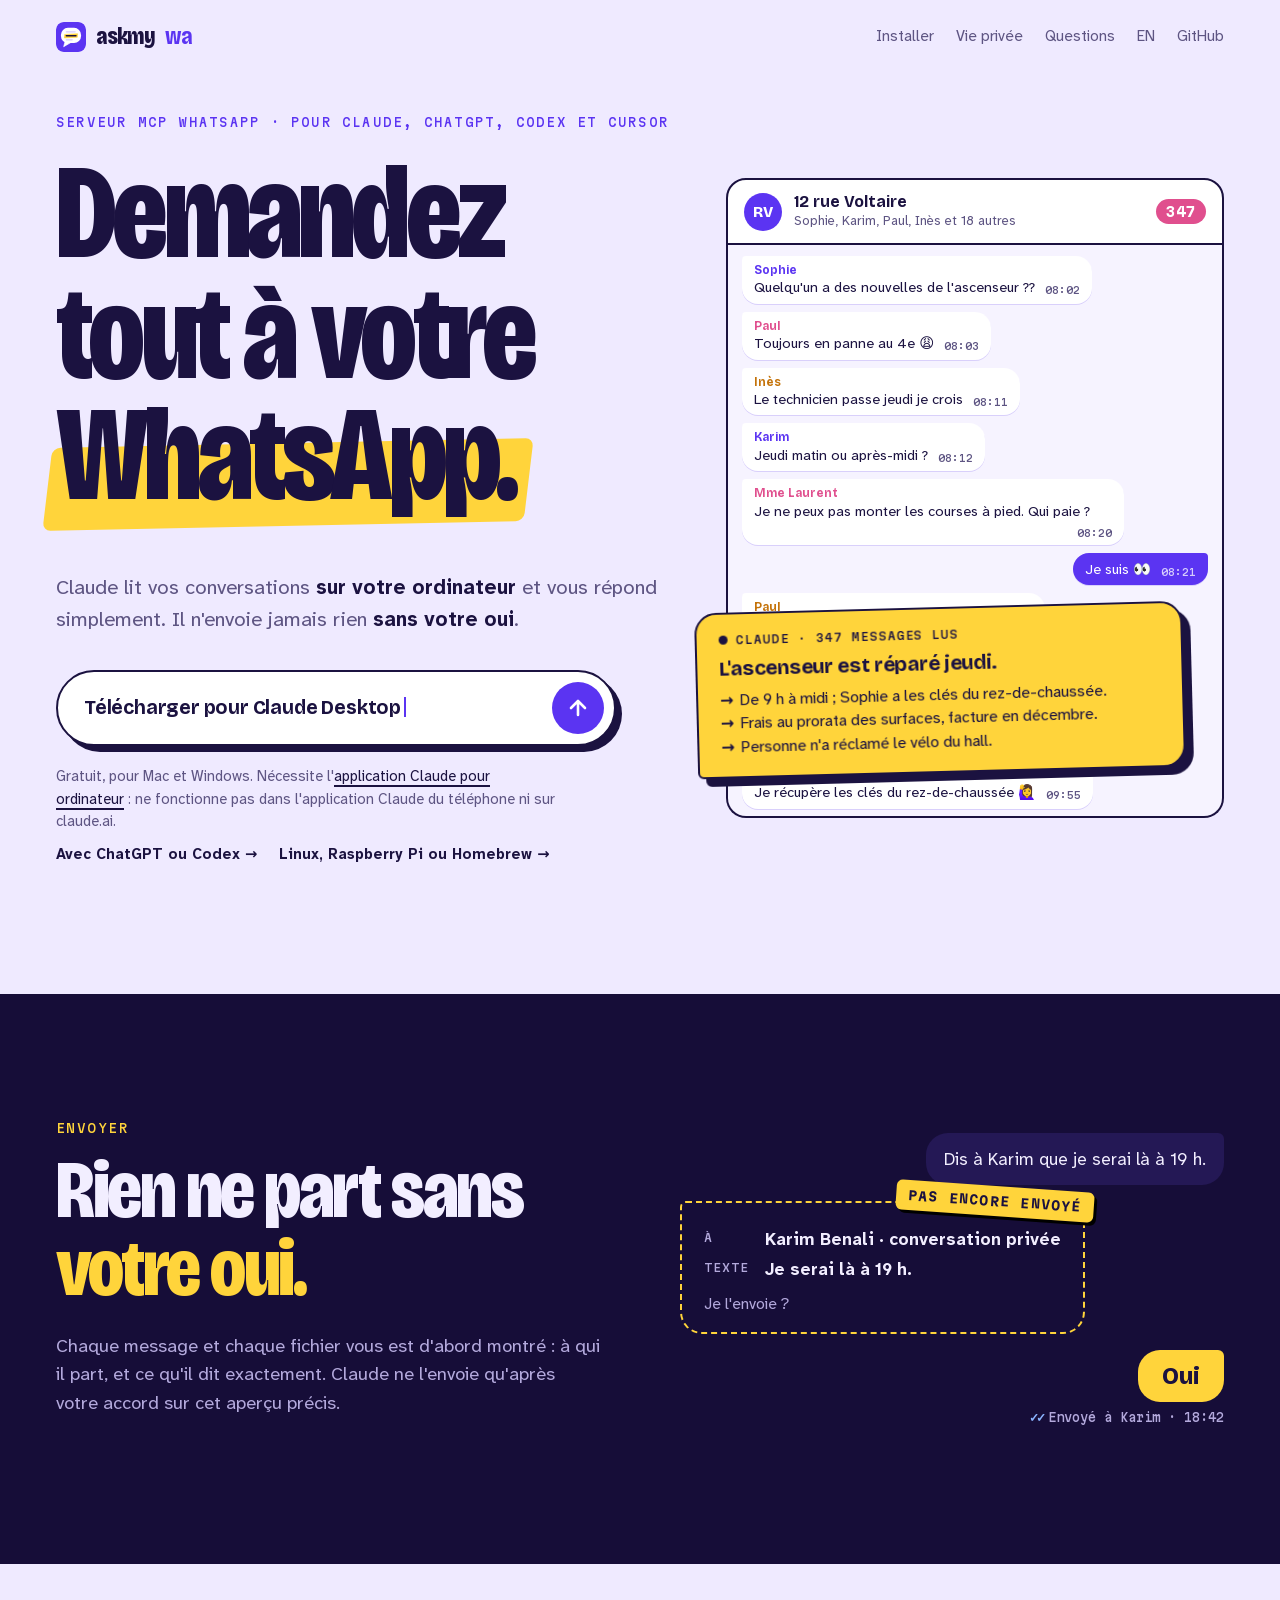
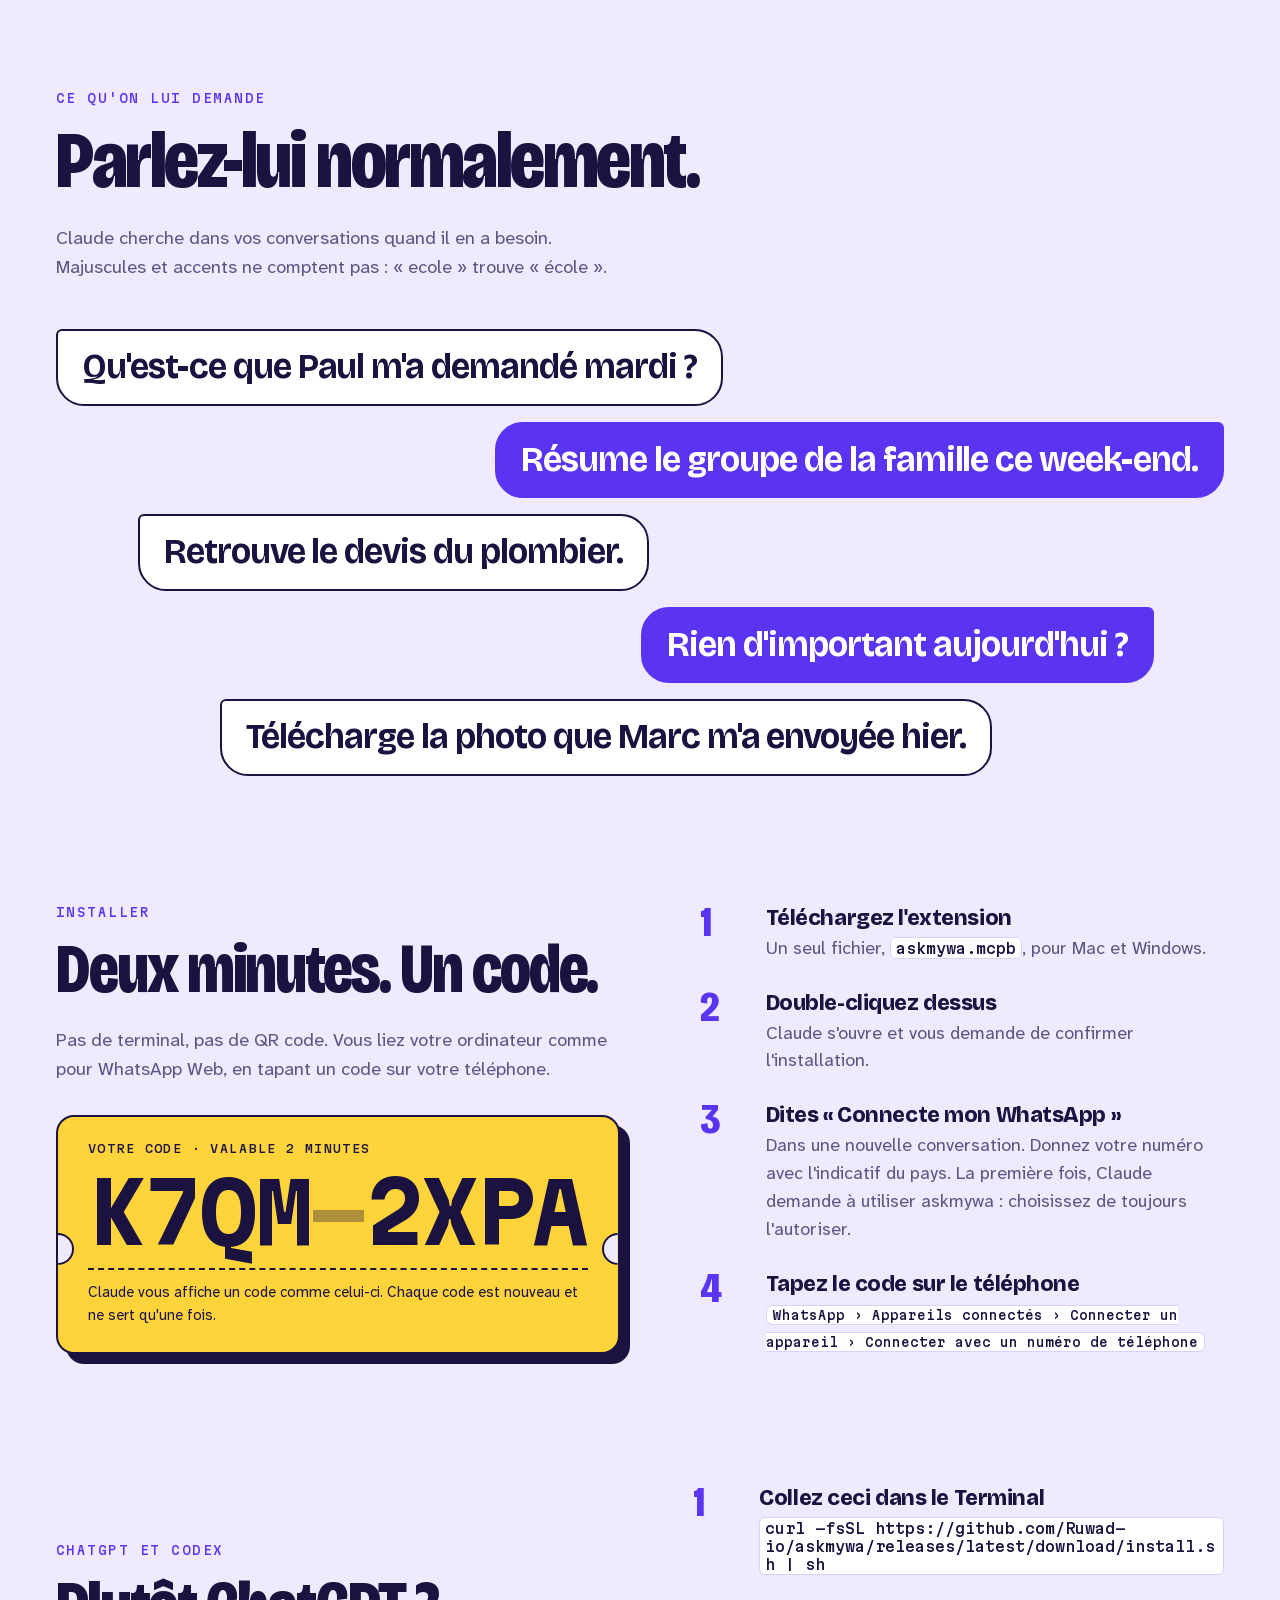
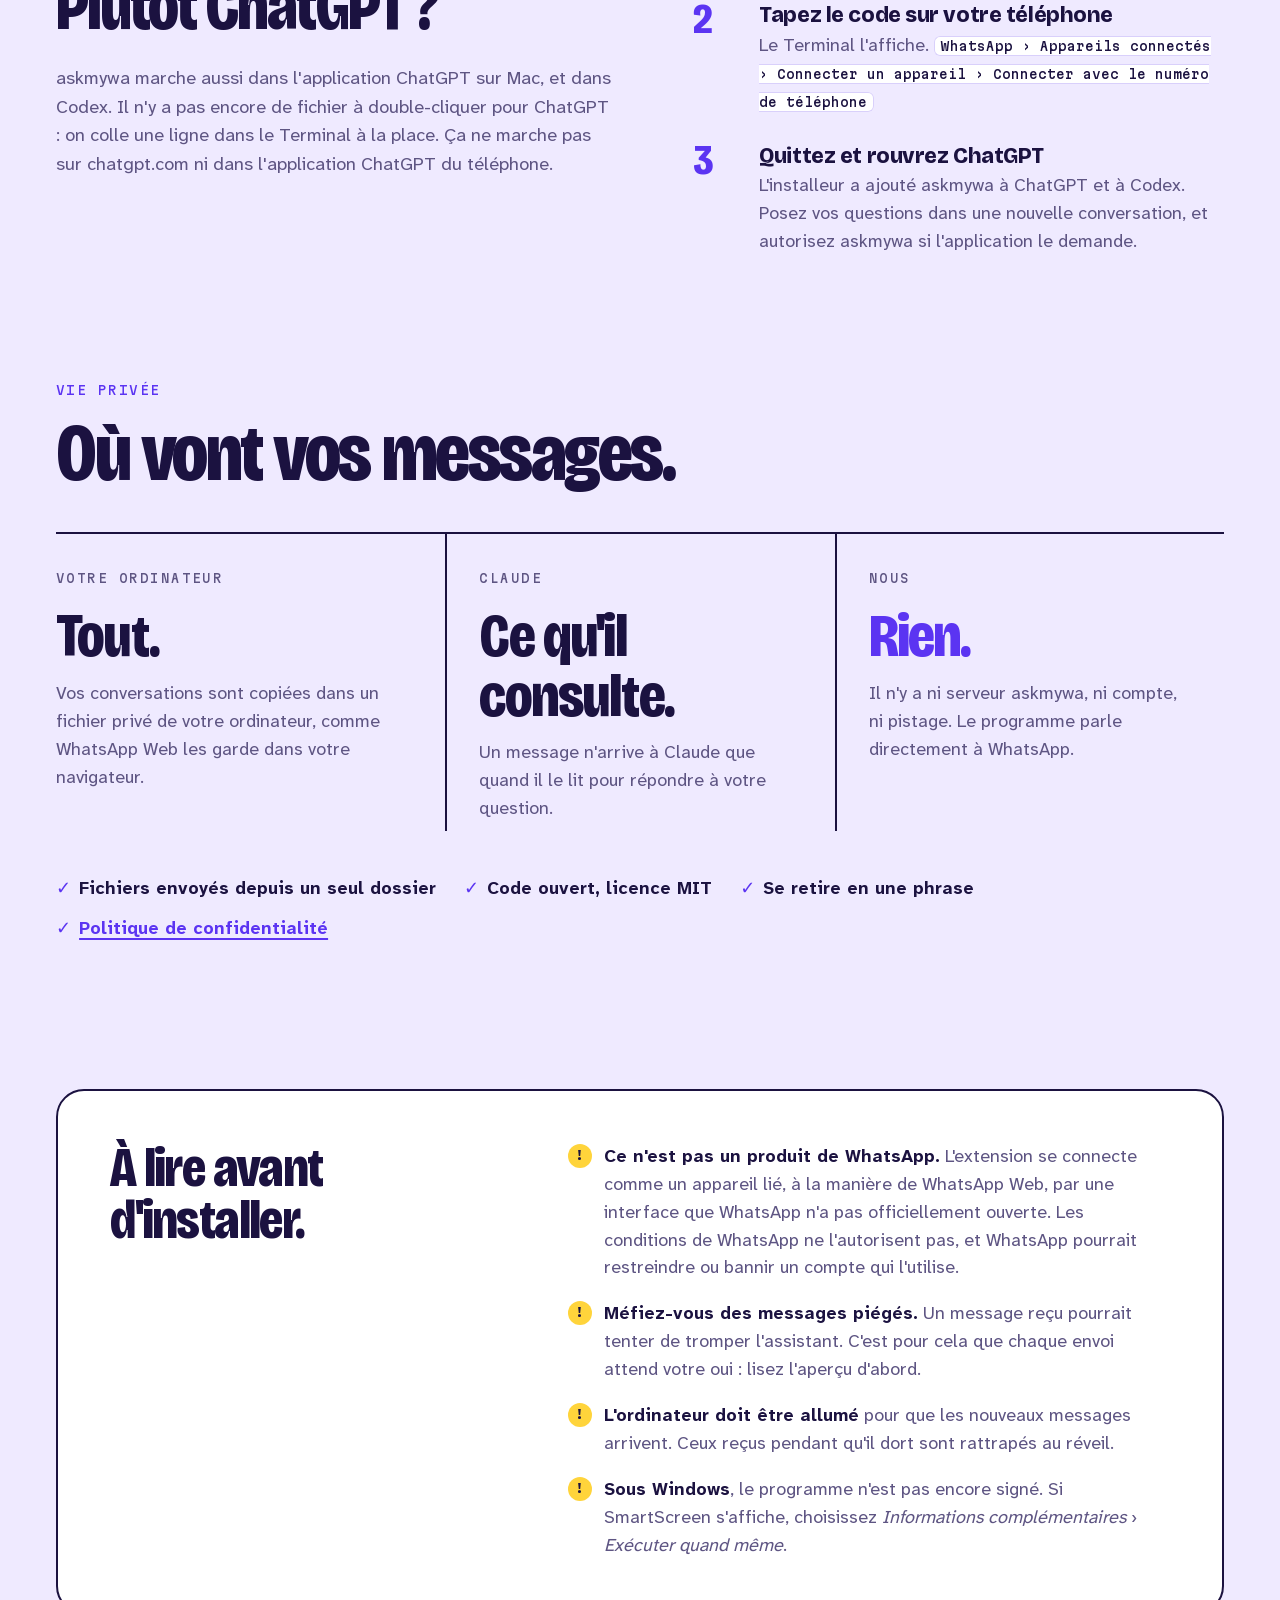
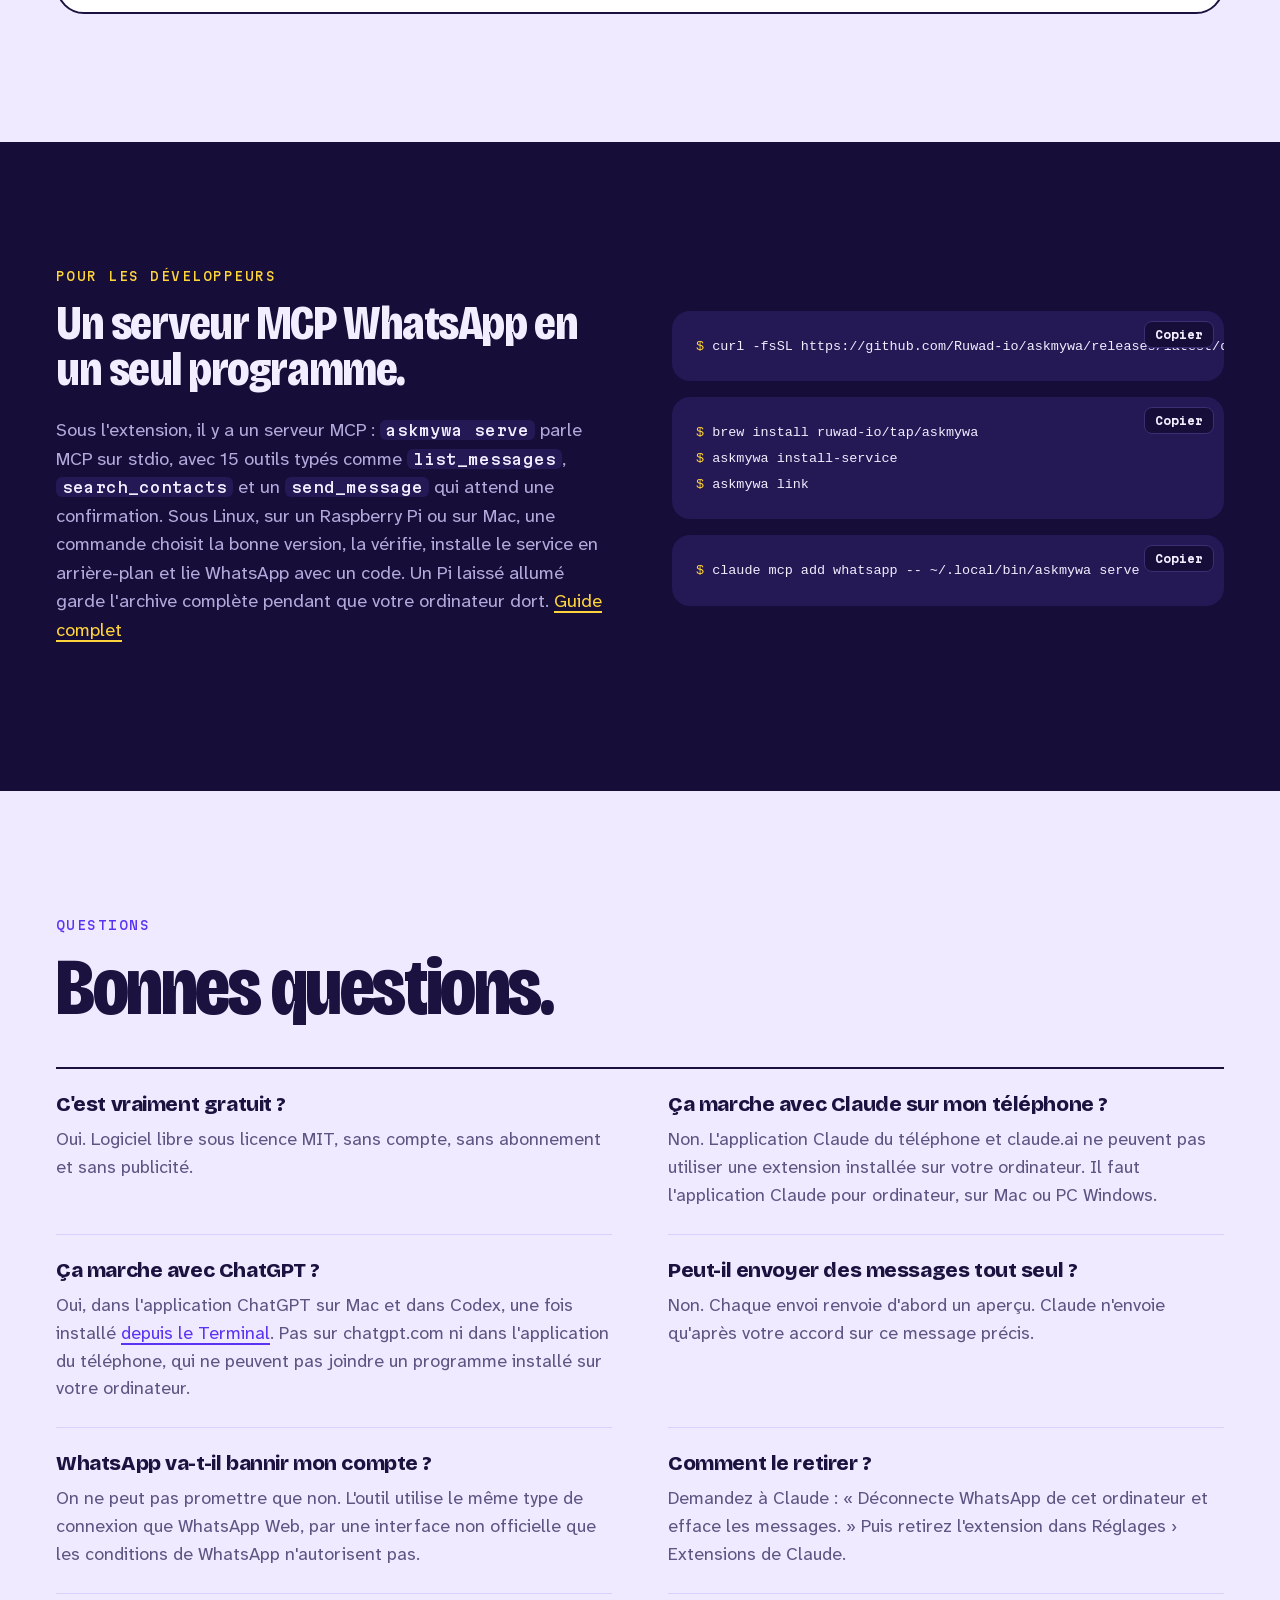
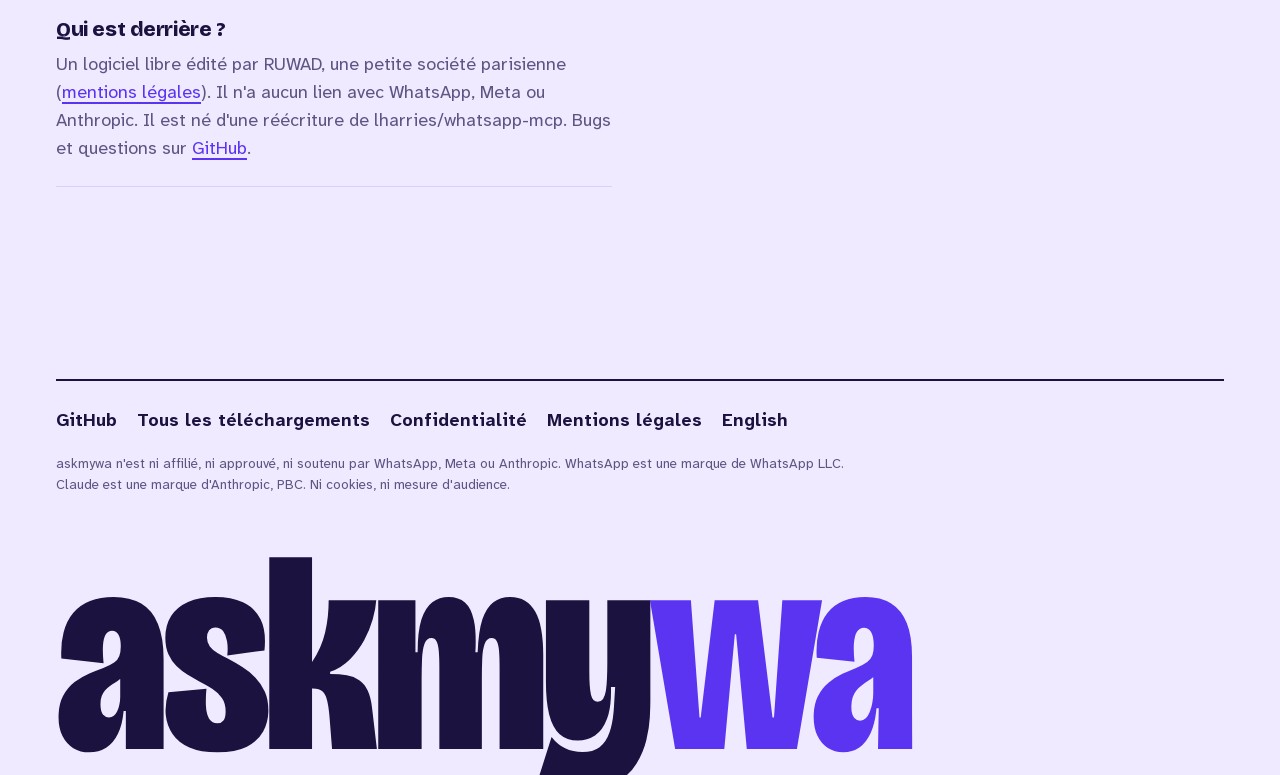
==== commit f2f22cb7: "Setup steps: tell users Claude asks once to use askmywa, and to always allow it" ====
--- a/site/fr/index.html
+++ b/site/fr/index.html
@@ -162,7 +162,7 @@
     <ol class="steps">
       <li><div><h3>Téléchargez l'extension</h3><p>Un seul fichier, <code>askmywa.mcpb</code>, pour Mac et Windows.</p></div></li>
       <li><div><h3>Double-cliquez dessus</h3><p>Claude s'ouvre et vous demande de confirmer l'installation.</p></div></li>
-      <li><div><h3>Dites « Connecte mon WhatsApp »</h3><p>Dans une nouvelle conversation. Donnez votre numéro avec l'indicatif du pays.</p></div></li>
+      <li><div><h3>Dites « Connecte mon WhatsApp »</h3><p>Dans une nouvelle conversation. Donnez votre numéro avec l'indicatif du pays. La première fois, Claude demande à utiliser askmywa : choisissez de toujours l'autoriser.</p></div></li>
       <li><div><h3>Tapez le code sur le téléphone</h3><p><span class="path">WhatsApp › Appareils connectés › Connecter un appareil › Connecter avec un numéro de téléphone</span></p></div></li>
     </ol>
   </div>
@@ -178,7 +178,7 @@
     <ol class="steps">
       <li><div><h3>Collez ceci dans le Terminal</h3><p><code class="cmd">curl -fsSL https://github.com/Ruwad-io/askmywa/releases/latest/download/install.sh | sh</code></p></div></li>
       <li><div><h3>Tapez le code sur votre téléphone</h3><p>Le Terminal l'affiche. <span class="path">WhatsApp › Appareils connectés › Connecter un appareil › Connecter avec le numéro de téléphone</span></p></div></li>
-      <li><div><h3>Quittez et rouvrez ChatGPT</h3><p>L'installeur a ajouté askmywa à ChatGPT et à Codex. Posez vos questions dans une nouvelle conversation.</p></div></li>
+      <li><div><h3>Quittez et rouvrez ChatGPT</h3><p>L'installeur a ajouté askmywa à ChatGPT et à Codex. Posez vos questions dans une nouvelle conversation, et autorisez askmywa si l'application le demande.</p></div></li>
     </ol>
   </div>
 </section>
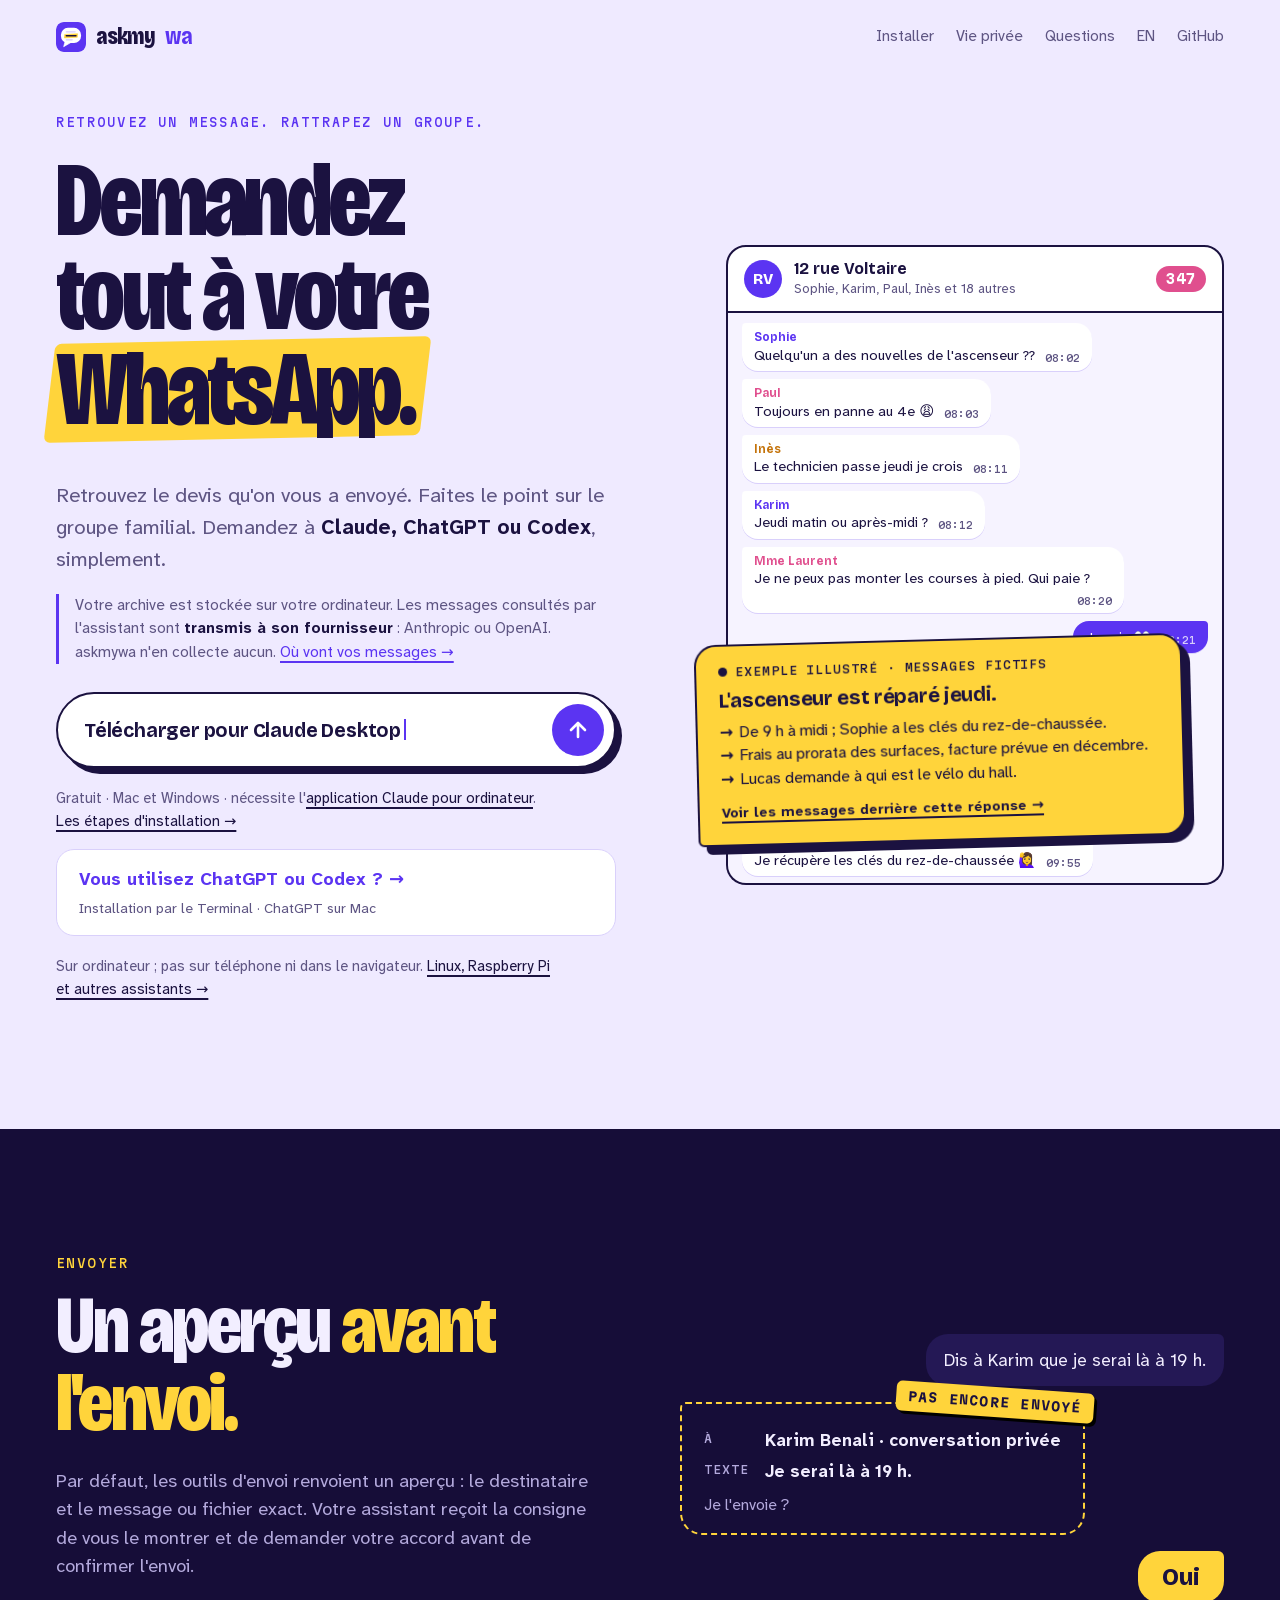
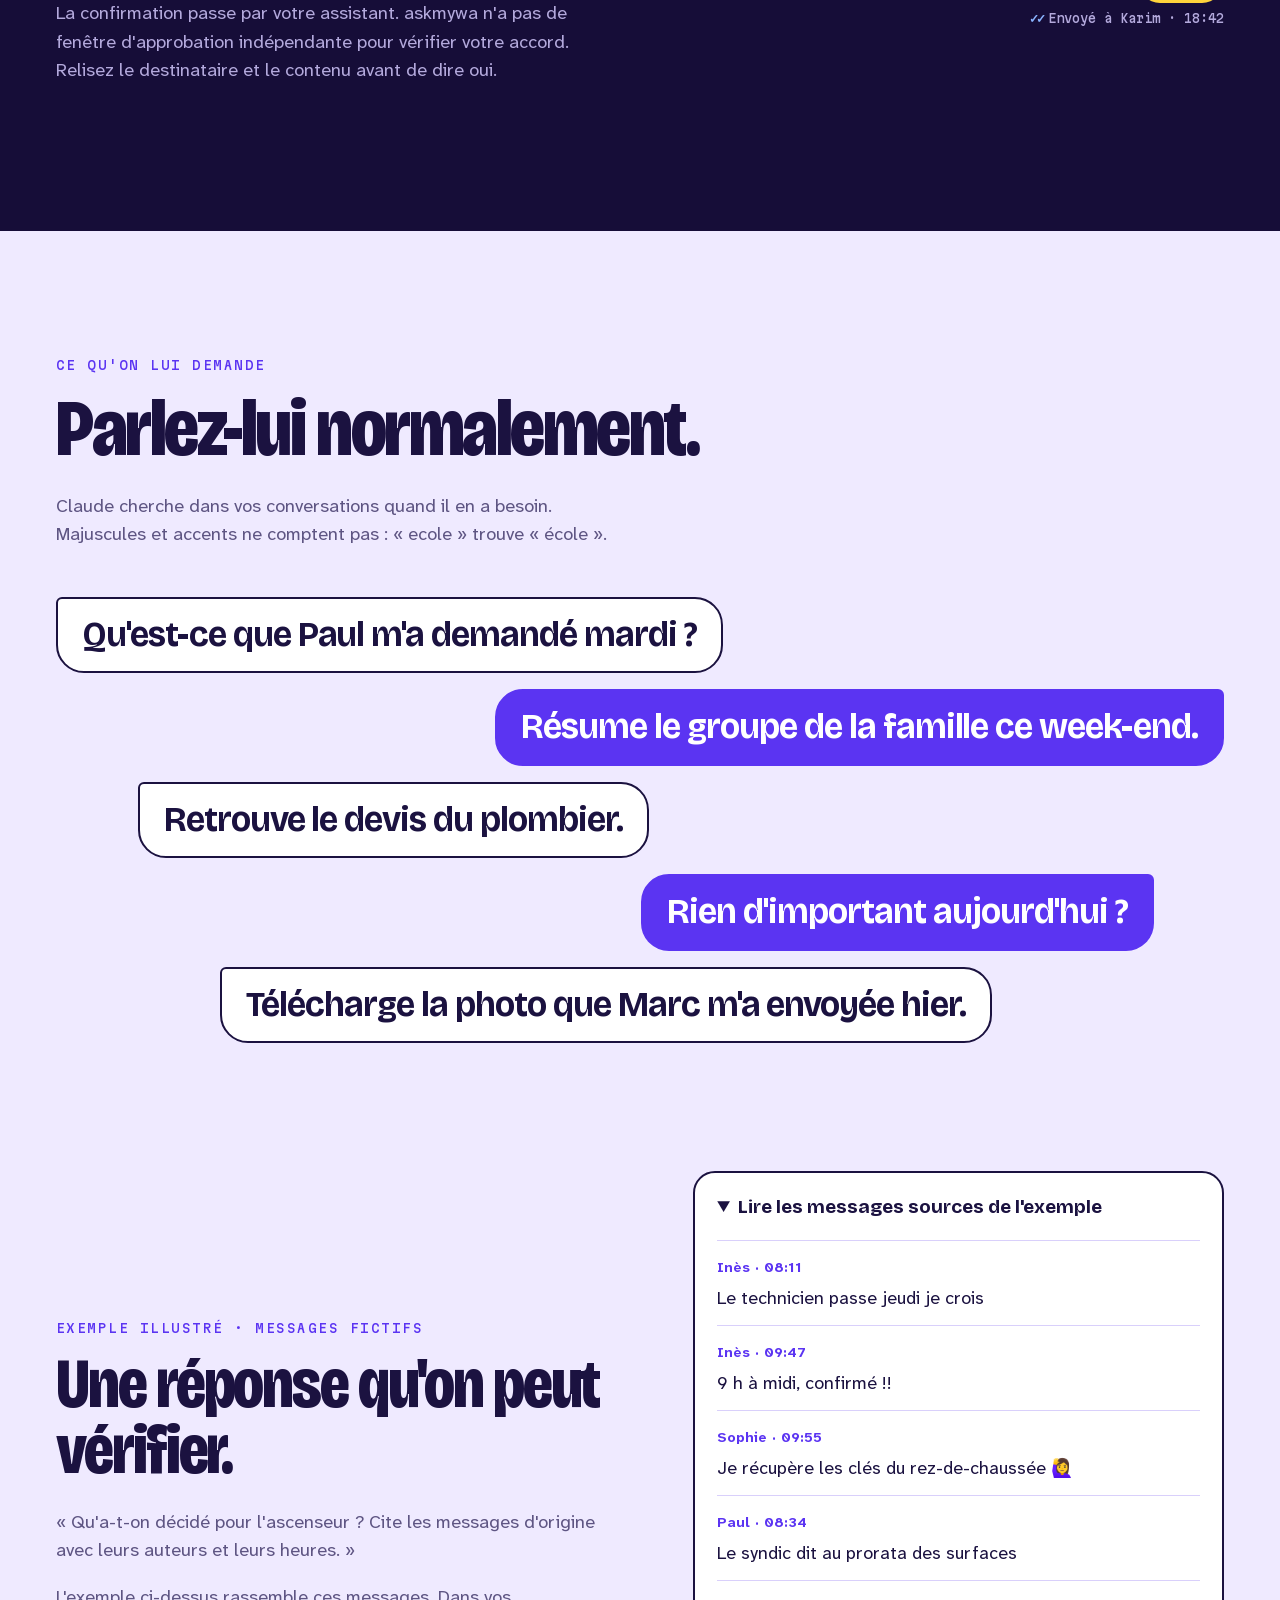
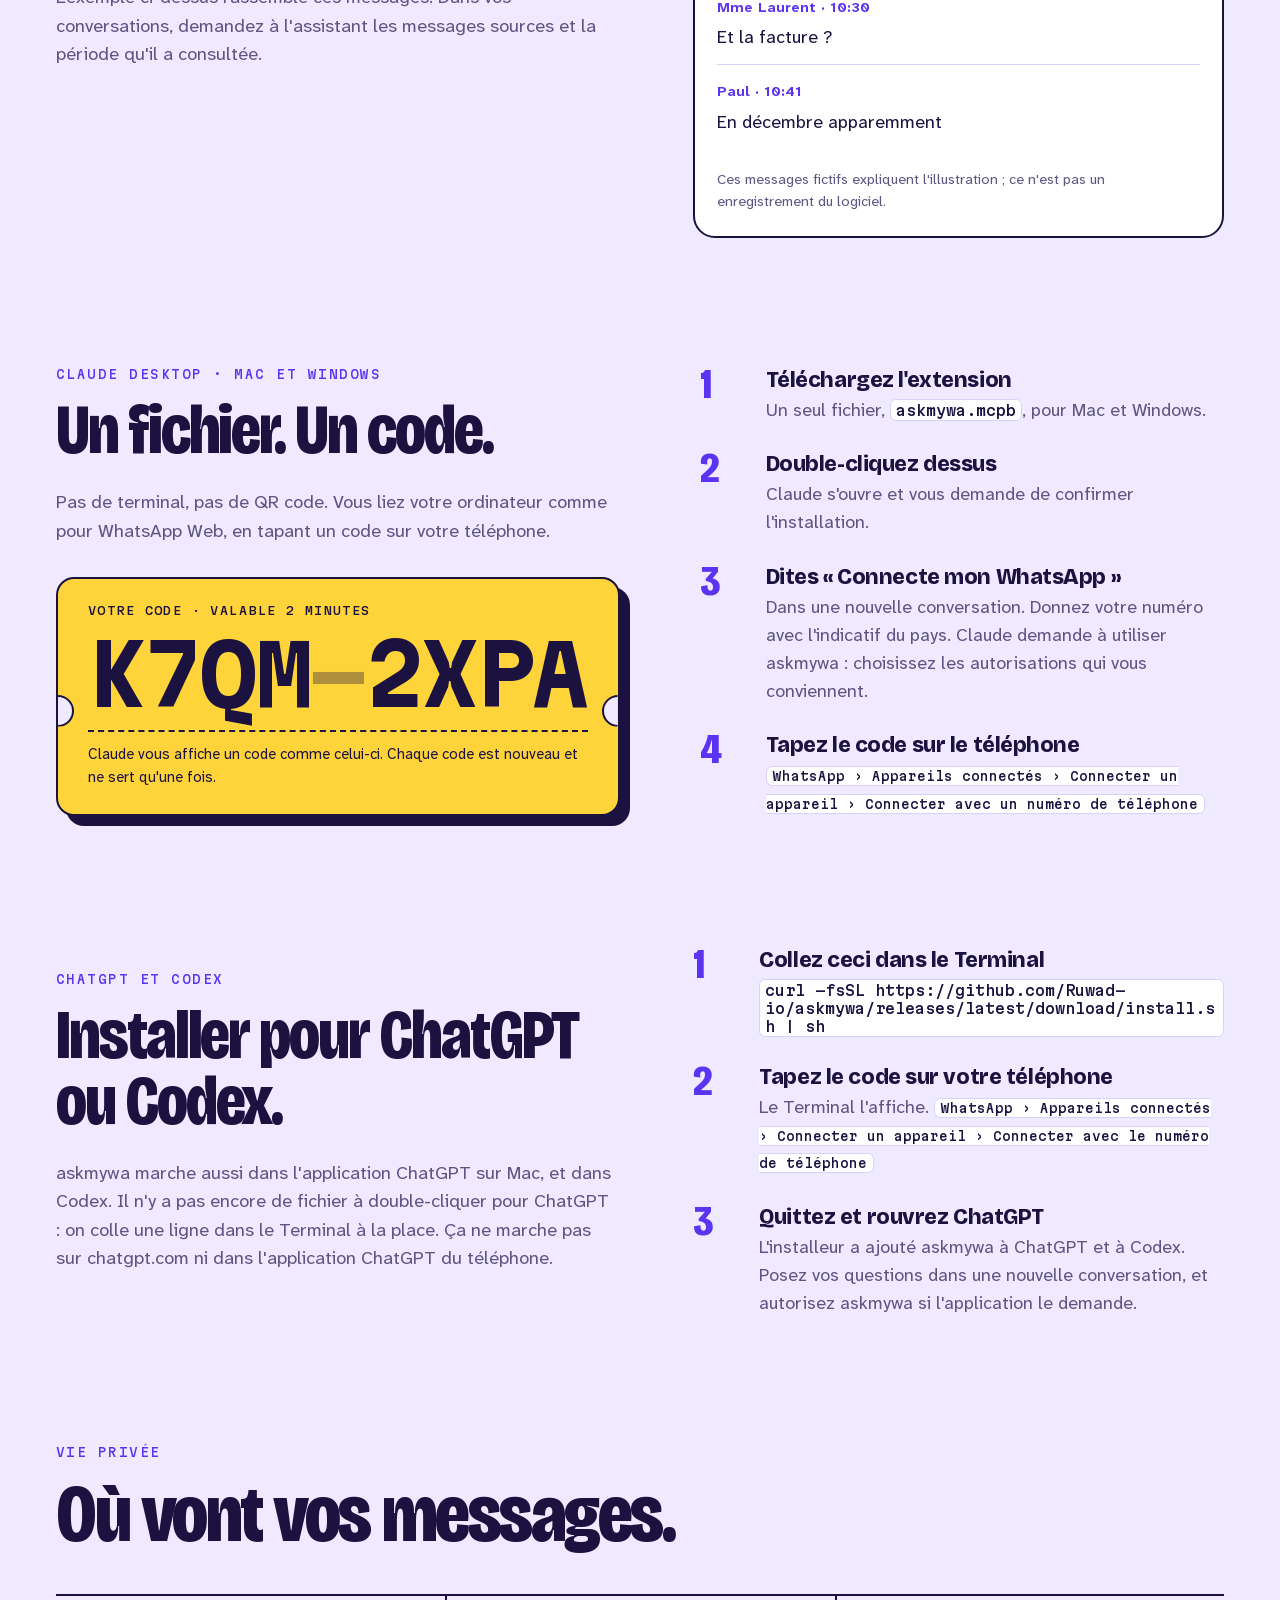
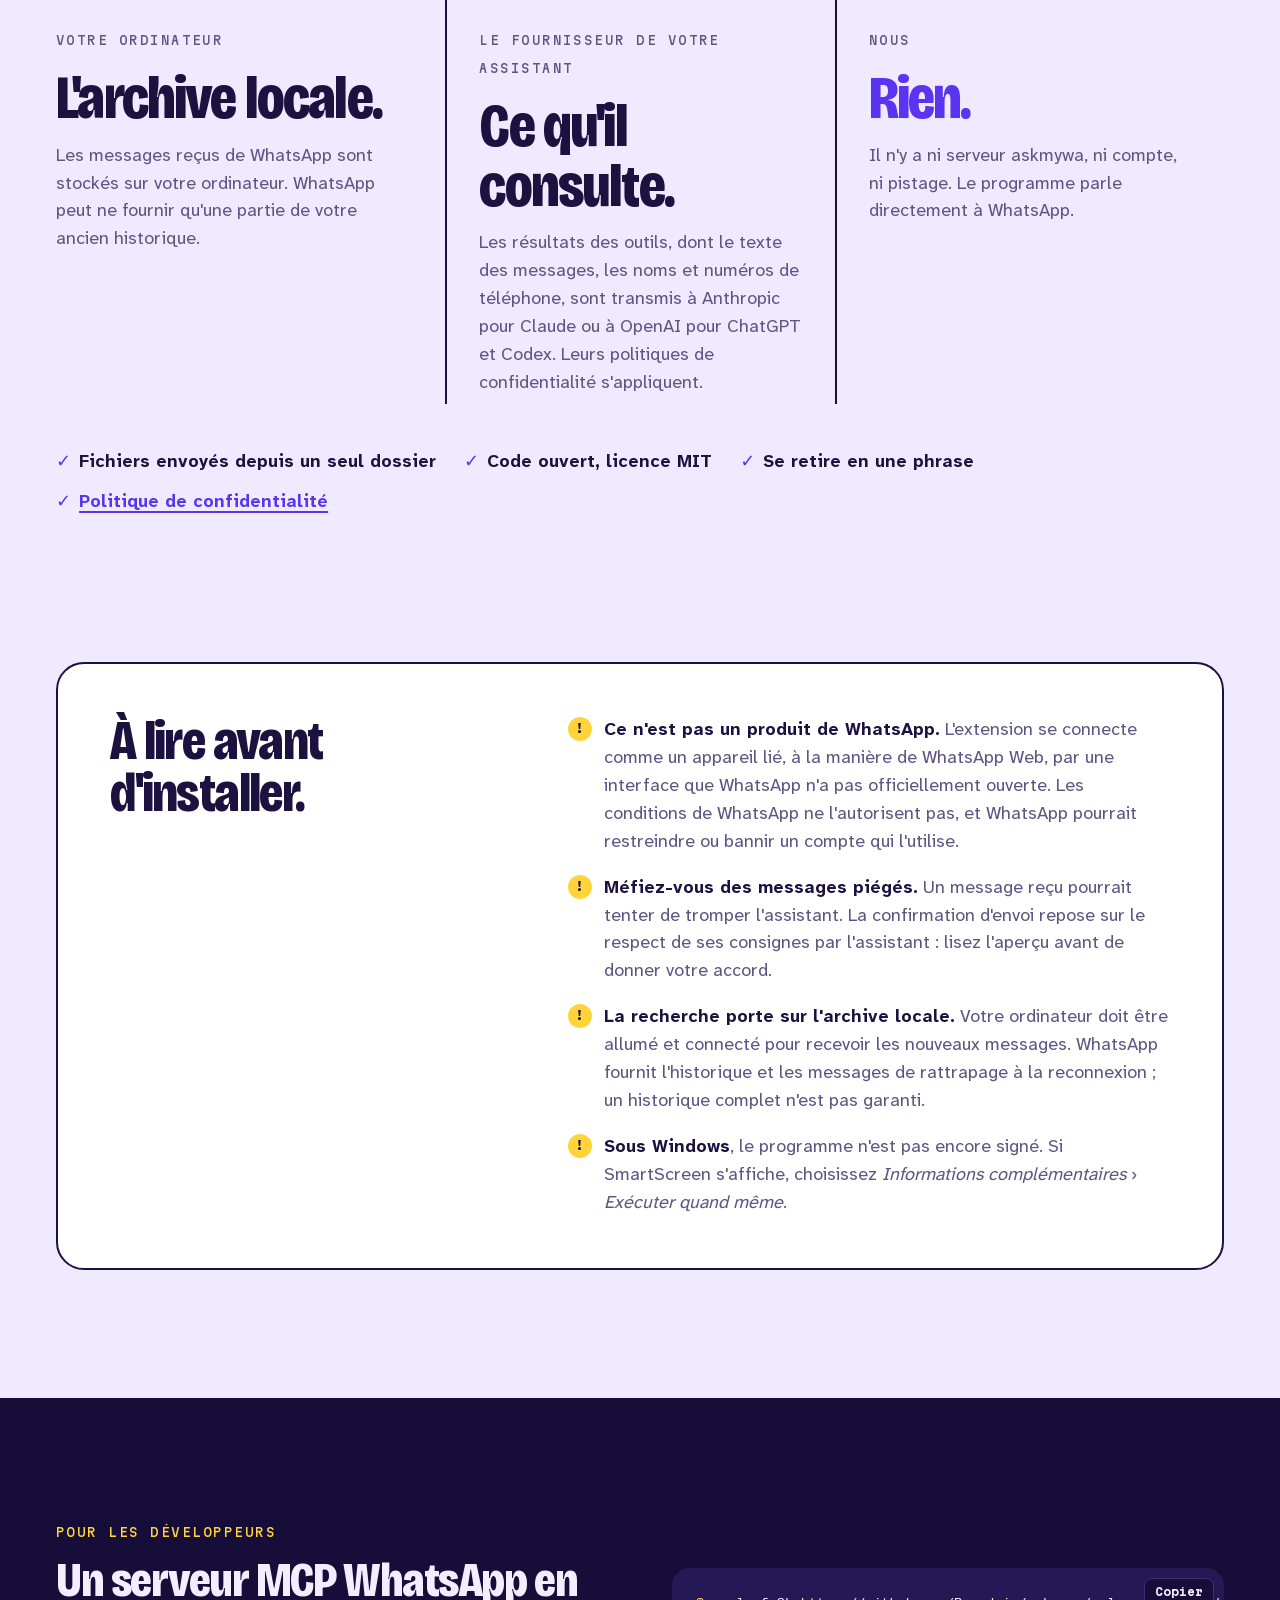
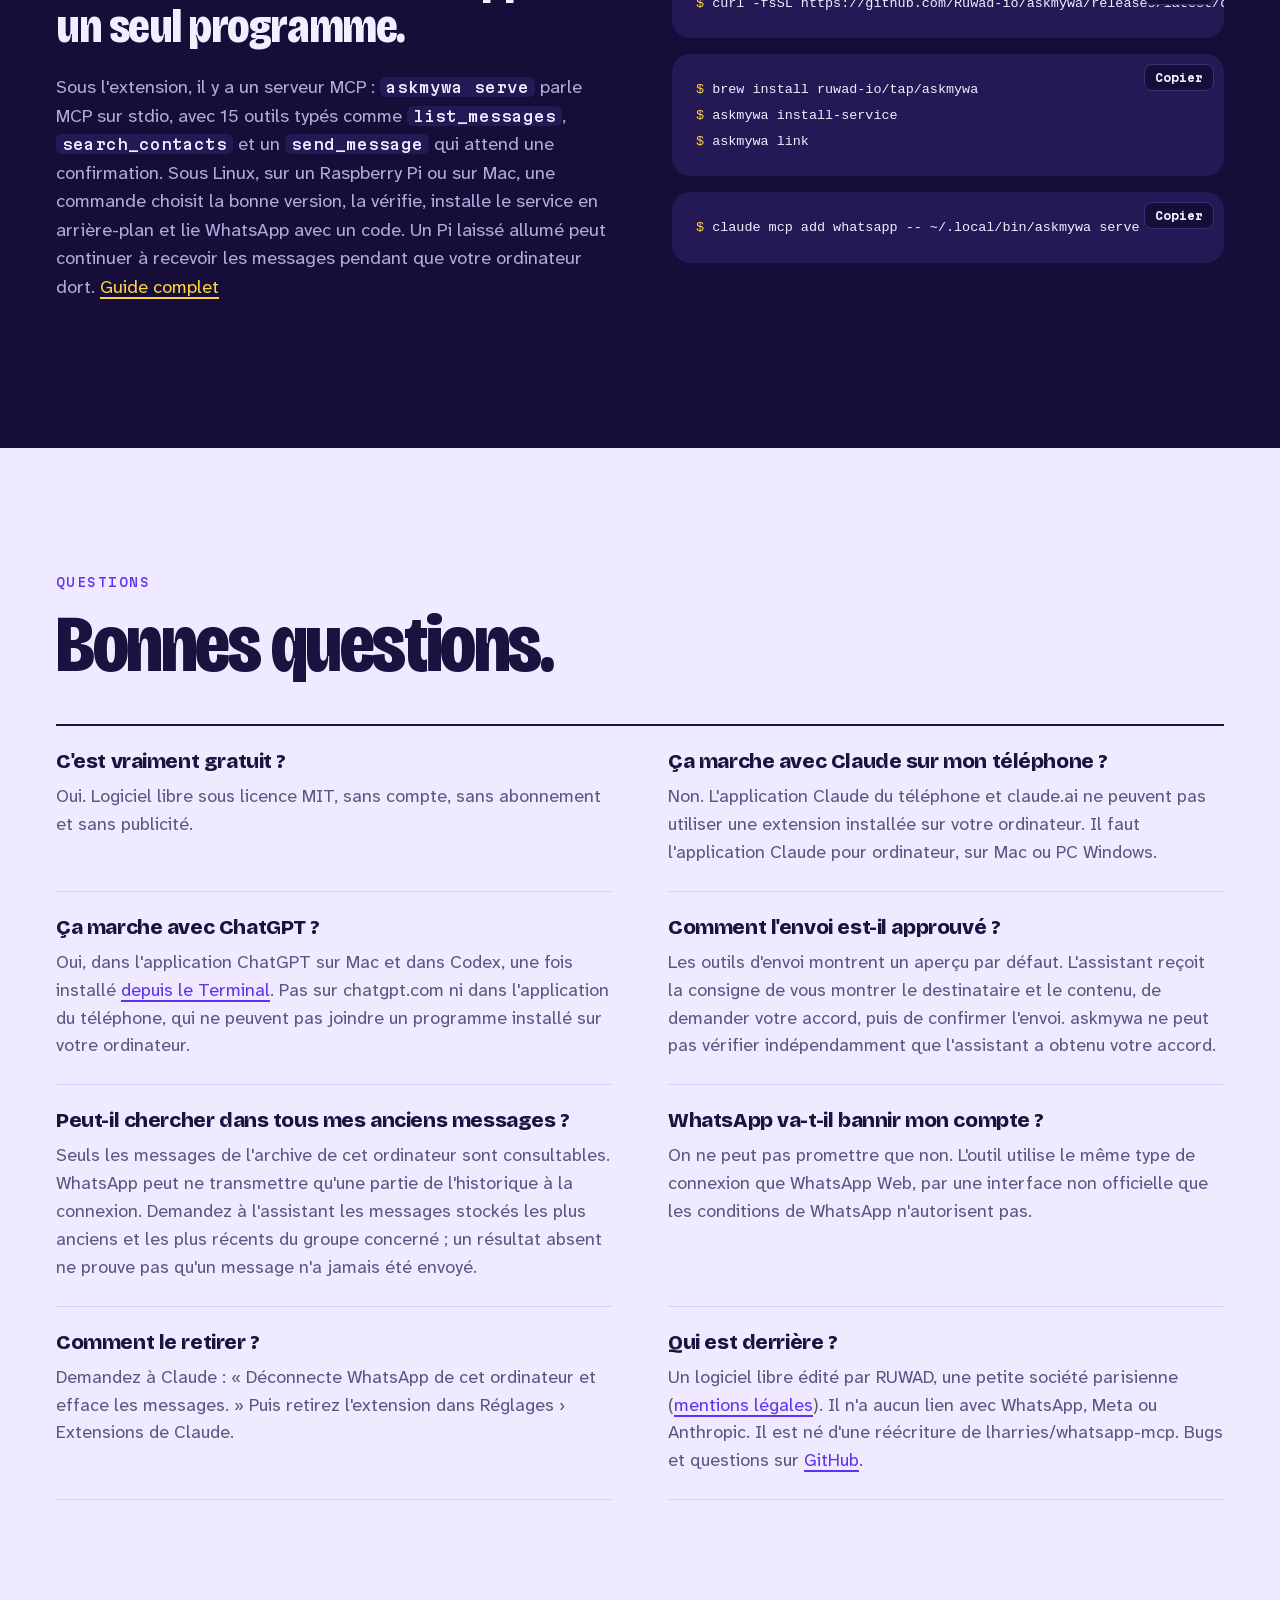
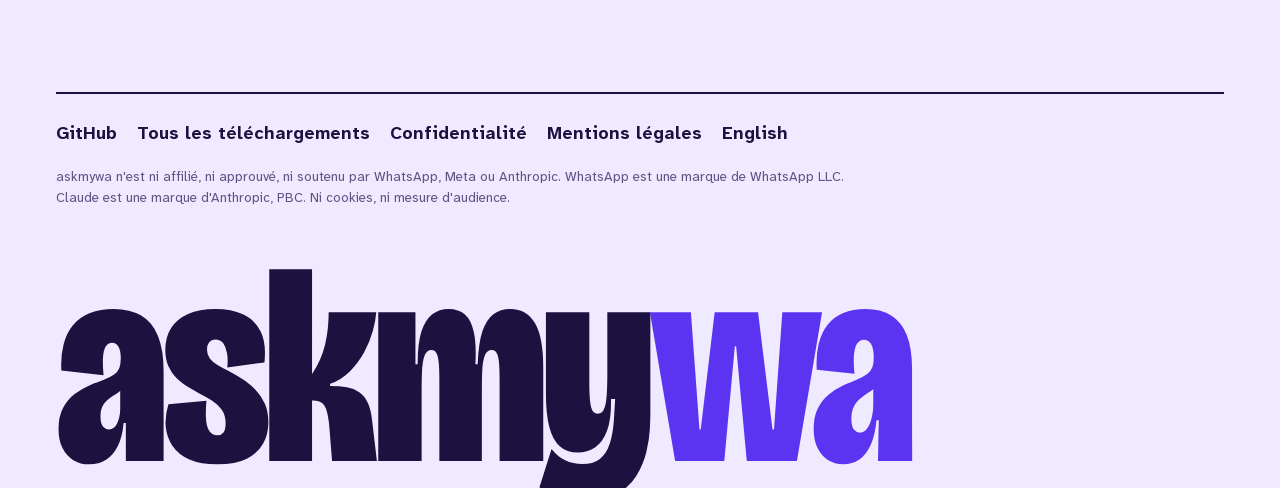
==== commit b117e7d2: "Clarify site privacy, sending approval and assistant setup" ====
--- a/site/fr/index.html
+++ b/site/fr/index.html
@@ -4,7 +4,7 @@
 <meta charset="utf-8">
 <meta name="viewport" content="width=device-width, initial-scale=1">
 <title>askmywa — WhatsApp MCP pour Claude et ChatGPT : demandez tout à votre WhatsApp</title>
-<meta name="description" content="Serveur MCP WhatsApp gratuit et libre pour Claude Desktop, ChatGPT et Codex. Votre IA cherche et résume vos conversations WhatsApp sur votre ordinateur, et n'envoie rien sans votre oui. Mac, Windows, Linux, Raspberry Pi.">
+<meta name="description" content="Retrouvez et résumez vos messages WhatsApp avec Claude, ChatGPT ou Codex. Archive locale ; messages consultés transmis au fournisseur de l'IA. Gratuit et libre.">
 <link rel="canonical" href="https://askmywa.com/fr/">
 <link rel="alternate" hreflang="en" href="https://askmywa.com/">
 <link rel="alternate" hreflang="fr" href="https://askmywa.com/fr/">
@@ -20,14 +20,14 @@
 <meta property="og:site_name" content="askmywa">
 <meta property="og:url" content="https://askmywa.com/fr/">
 <meta property="og:title" content="askmywa — WhatsApp MCP pour Claude et ChatGPT : demandez tout à votre WhatsApp">
-<meta property="og:description" content="Demandez à Claude de retrouver, résumer et répondre à vos messages WhatsApp. Vos conversations restent sur votre ordinateur ; rien ne part sans votre oui.">
-<meta property="og:image" content="https://askmywa.com/assets/og-fr.png">
+<meta property="og:description" content="Retrouvez et résumez vos messages WhatsApp avec Claude, ChatGPT ou Codex. Archive locale ; messages consultés transmis au fournisseur de l'IA. Gratuit et libre.">
+<meta property="og:image" content="https://askmywa.com/assets/og-fr.jpg">
 <meta property="og:image:width" content="1200">
 <meta property="og:image:height" content="630">
 <meta property="og:locale" content="fr_FR">
 <meta property="og:locale:alternate" content="en_US">
 <meta name="twitter:card" content="summary_large_image">
-<script type="application/ld+json">{"@context": "https://schema.org", "@type": "SoftwareApplication", "name": "askmywa (whatsapp-mcp)", "alternateName": ["WhatsApp MCP", "whatsapp-mcp"], "url": "https://askmywa.com/fr/", "inLanguage": "fr", "description": "Serveur MCP WhatsApp gratuit et libre pour Claude Desktop, ChatGPT et Codex. Votre IA cherche et résume vos conversations WhatsApp sur votre ordinateur, et n'envoie rien sans votre oui. Mac, Windows, Linux, Raspberry Pi.", "applicationCategory": "CommunicationApplication", "applicationSubCategory": "MCP server", "operatingSystem": "macOS, Windows, Linux, Raspberry Pi OS", "softwareRequirements": "Claude Desktop, the ChatGPT desktop app, Codex, or any MCP client", "offers": {"@type": "Offer", "price": "0", "priceCurrency": "EUR"}, "license": "https://opensource.org/licenses/MIT", "isAccessibleForFree": true, "codeRepository": "https://github.com/Ruwad-io/askmywa", "downloadUrl": "https://github.com/Ruwad-io/askmywa/releases/latest", "image": "https://askmywa.com/assets/og-fr.png"}</script>
+<script type="application/ld+json">{"@context": "https://schema.org", "@type": "SoftwareApplication", "name": "askmywa (whatsapp-mcp)", "alternateName": ["WhatsApp MCP", "whatsapp-mcp"], "url": "https://askmywa.com/fr/", "inLanguage": "fr", "description": "Retrouvez et résumez vos messages WhatsApp avec Claude, ChatGPT ou Codex. Archive locale ; messages consultés transmis au fournisseur de l'IA. Gratuit et libre.", "applicationCategory": "CommunicationApplication", "applicationSubCategory": "MCP server", "operatingSystem": "macOS, Windows, Linux, Raspberry Pi OS", "softwareRequirements": "Claude Desktop, the ChatGPT desktop app, Codex, or any MCP client", "offers": {"@type": "Offer", "price": "0", "priceCurrency": "EUR"}, "license": "https://opensource.org/licenses/MIT", "isAccessibleForFree": true, "codeRepository": "https://github.com/Ruwad-io/askmywa", "downloadUrl": "https://github.com/Ruwad-io/askmywa/releases/latest", "image": "https://askmywa.com/assets/og-fr.jpg"}</script>
 </head>
 <body>
 <a class="skip" href="#main">Aller au contenu</a>
@@ -47,16 +47,18 @@
   <main id="main">
   <div class="hero">
     <div>
-      <p class="eyebrow-mcp rise">Serveur MCP WhatsApp · pour Claude, ChatGPT, Codex et Cursor</p>
+      <p class="eyebrow-mcp rise">Retrouvez un message. Rattrapez un groupe.</p>
       <h1><span class="rise">Demandez</span><br><span class="rise d1">tout à votre</span><br><span class="rise d2 hl">WhatsApp.</span></h1>
-      <p class="lede rise d3">Claude lit vos conversations <strong>sur votre ordinateur</strong> et vous répond simplement. Il n'envoie jamais rien <strong>sans votre oui</strong>.</p>
+      <p class="lede rise d3">Retrouvez le devis qu'on vous a envoyé. Faites le point sur le groupe familial. Demandez à <strong>Claude, ChatGPT ou Codex</strong>, simplement.</p>
+      <p class="data-note">Votre archive est stockée sur votre ordinateur. Les messages consultés par l'assistant sont <strong>transmis à son fournisseur</strong> : Anthropic ou OpenAI. askmywa n'en collecte aucun. <a href="#vie-privee">Où vont vos messages →</a></p>
       <div class="rise d4">
         <a class="composer" href="https://github.com/Ruwad-io/askmywa/releases/latest/download/askmywa.mcpb">
           <span class="txt">Télécharger pour Claude Desktop</span>
           <span class="send" aria-hidden="true"><svg viewBox="0 0 24 24" fill="none" stroke="currentColor" stroke-width="2.6" stroke-linecap="round" stroke-linejoin="round"><path d="M12 19V5M5 12l7-7 7 7"/></svg></span>
         </a>
-        <p class="under">Gratuit, pour Mac et Windows. Nécessite l'<a href="https://claude.ai/download">application Claude pour ordinateur</a> : ne fonctionne pas dans l'application Claude du téléphone ni sur claude.ai.<br>
-        <a class="alt-install" href="#chatgpt">Avec ChatGPT ou Codex →</a> <a class="alt-install" href="#terminal">Linux, Raspberry Pi ou Homebrew →</a></p>
+        <p class="under">Gratuit · Mac et Windows · nécessite l'<a href="https://claude.ai/download">application Claude pour ordinateur</a>. <a href="#installer">Les étapes d'installation →</a></p>
+        <a class="other-assistant" href="#chatgpt"><strong>Vous utilisez ChatGPT ou Codex ? →</strong><span>Installation par le Terminal · ChatGPT sur Mac</span></a>
+        <p class="under">Sur ordinateur ; pas sur téléphone ni dans le navigateur. <a href="#terminal">Linux, Raspberry Pi et autres assistants →</a></p>
       </div>
     </div>
 
@@ -99,13 +101,14 @@
         </div>
       </div>
       <figcaption class="answer">
-        <span class="who">Claude · 347 messages lus</span>
+        <span class="who">Exemple illustré · messages fictifs</span>
         <p>L'ascenseur est réparé jeudi.</p>
         <ul>
           <li>De 9 h à midi ; Sophie a les clés du rez-de-chaussée.</li>
-          <li>Frais au prorata des surfaces, facture en décembre.</li>
-          <li>Personne n'a réclamé le vélo du hall.</li>
+          <li>Frais au prorata des surfaces, facture prévue en décembre.</li>
+          <li>Lucas demande à qui est le vélo du hall.</li>
         </ul>
+        <a class="example-link" href="#exemple">Voir les messages derrière cette réponse →</a>
       </figcaption>
     </figure>
   </div>
@@ -116,8 +119,9 @@
   <div class="wrap yes">
     <div>
       <p class="kicker">Envoyer</p>
-      <h2 id="oui-h">Rien ne part sans <em>votre oui.</em></h2>
-      <p class="lead2">Chaque message et chaque fichier vous est d'abord montré : à qui il part, et ce qu'il dit exactement. Claude ne l'envoie qu'après votre accord sur cet aperçu précis.</p>
+      <h2 id="oui-h">Un aperçu <em>avant l'envoi.</em></h2>
+      <p class="lead2">Par défaut, les outils d'envoi renvoient un aperçu : le destinataire et le message ou fichier exact. Votre assistant reçoit la consigne de vous le montrer et de demander votre accord avant de confirmer l'envoi.</p>
+      <p class="lead2">La confirmation passe par votre assistant. askmywa n'a pas de fenêtre d'approbation indépendante pour vérifier votre accord. Relisez le destinataire et le contenu avant de dire oui.</p>
     </div>
     <div class="thread" aria-label="Exemple : envoyer un message">
       <div class="b you">Dis à Karim que je serai là à 19 h.</div>
@@ -147,11 +151,34 @@
   </div>
 </section>
 
+<section class="band" id="exemple" aria-labelledby="exemple-h" style="padding-top:0">
+  <div class="wrap setup">
+    <div>
+      <p class="kicker">Exemple illustré · messages fictifs</p>
+      <h2 id="exemple-h">Une réponse qu'on peut vérifier.</h2>
+      <p class="lead2">« Qu'a-t-on décidé pour l'ascenseur ? Cite les messages d'origine avec leurs auteurs et leurs heures. »</p>
+      <p class="lead2">L'exemple ci-dessus rassemble ces messages. Dans vos conversations, demandez à l'assistant les messages sources et la période qu'il a consultée.</p>
+    </div>
+    <details class="sources" open>
+      <summary>Lire les messages sources de l'exemple</summary>
+      <ul>
+        <li><b>Inès · 08:11</b><p>Le technicien passe jeudi je crois</p></li>
+        <li><b>Inès · 09:47</b><p>9 h à midi, confirmé !!</p></li>
+        <li><b>Sophie · 09:55</b><p>Je récupère les clés du rez-de-chaussée 🙋‍♀️</p></li>
+        <li><b>Paul · 08:34</b><p>Le syndic dit au prorata des surfaces</p></li>
+        <li><b>Mme Laurent · 10:30</b><p>Et la facture ?</p></li>
+        <li><b>Paul · 10:41</b><p>En décembre apparemment</p></li>
+      </ul>
+      <p class="source-note">Ces messages fictifs expliquent l'illustration ; ce n'est pas un enregistrement du logiciel.</p>
+    </details>
+  </div>
+</section>
+
 <section class="band" id="installer" aria-labelledby="installer-h" style="padding-top:0">
   <div class="wrap setup">
     <div>
-      <p class="kicker">Installer</p>
-      <h2 id="installer-h">Deux minutes. Un code.</h2>
+      <p class="kicker">Claude Desktop · Mac et Windows</p>
+      <h2 id="installer-h">Un fichier. Un code.</h2>
       <p class="lead2">Pas de terminal, pas de QR code. Vous liez votre ordinateur comme pour WhatsApp Web, en tapant un code sur votre téléphone.</p>
       <div class="ticket" aria-label="Exemple de code de liaison">
         <div class="lbl">Votre code · valable 2 minutes</div>
@@ -162,7 +189,7 @@
     <ol class="steps">
       <li><div><h3>Téléchargez l'extension</h3><p>Un seul fichier, <code>askmywa.mcpb</code>, pour Mac et Windows.</p></div></li>
       <li><div><h3>Double-cliquez dessus</h3><p>Claude s'ouvre et vous demande de confirmer l'installation.</p></div></li>
-      <li><div><h3>Dites « Connecte mon WhatsApp »</h3><p>Dans une nouvelle conversation. Donnez votre numéro avec l'indicatif du pays. La première fois, Claude demande à utiliser askmywa : choisissez de toujours l'autoriser.</p></div></li>
+      <li><div><h3>Dites « Connecte mon WhatsApp »</h3><p>Dans une nouvelle conversation. Donnez votre numéro avec l'indicatif du pays. Claude demande à utiliser askmywa : choisissez les autorisations qui vous conviennent.</p></div></li>
       <li><div><h3>Tapez le code sur le téléphone</h3><p><span class="path">WhatsApp › Appareils connectés › Connecter un appareil › Connecter avec un numéro de téléphone</span></p></div></li>
     </ol>
   </div>
@@ -172,7 +199,7 @@
   <div class="wrap setup">
     <div>
       <p class="kicker">ChatGPT et Codex</p>
-      <h2 id="chatgpt-h">Plutôt ChatGPT ?</h2>
+      <h2 id="chatgpt-h">Installer pour ChatGPT ou Codex.</h2>
       <p class="lead2">askmywa marche aussi dans l'application ChatGPT sur Mac, et dans Codex. Il n'y a pas encore de fichier à double-cliquer pour ChatGPT : on colle une ligne dans le Terminal à la place. Ça ne marche pas sur chatgpt.com ni dans l'application ChatGPT du téléphone.</p>
     </div>
     <ol class="steps">
@@ -188,8 +215,8 @@
     <p class="kicker">Vie privée</p>
     <h2 id="vie-privee-h">Où vont vos messages.</h2>
     <div class="where">
-      <div><span class="place">Votre ordinateur</span><p class="what">Tout.</p><p>Vos conversations sont copiées dans un fichier privé de votre ordinateur, comme WhatsApp Web les garde dans votre navigateur.</p></div>
-      <div><span class="place">Claude</span><p class="what">Ce qu'il consulte.</p><p>Un message n'arrive à Claude que quand il le lit pour répondre à votre question.</p></div>
+      <div><span class="place">Votre ordinateur</span><p class="what">L'archive locale.</p><p>Les messages reçus de WhatsApp sont stockés sur votre ordinateur. WhatsApp peut ne fournir qu'une partie de votre ancien historique.</p></div>
+      <div><span class="place">Le fournisseur de votre assistant</span><p class="what">Ce qu'il consulte.</p><p>Les résultats des outils, dont le texte des messages, les noms et numéros de téléphone, sont transmis à Anthropic pour Claude ou à OpenAI pour ChatGPT et Codex. Leurs politiques de confidentialité s'appliquent.</p></div>
       <div><span class="place">Nous</span><p class="what">Rien.</p><p>Il n'y a ni serveur askmywa, ni compte, ni pistage. Le programme parle directement à WhatsApp.</p></div>
     </div>
     <p class="guarantees"><span>Fichiers envoyés depuis un seul dossier</span><span>Code ouvert, licence MIT</span><span>Se retire en une phrase</span><span><a href="confidentialite/">Politique de confidentialité</a></span></p>
@@ -202,8 +229,8 @@
       <h2 id="honnete-h">À lire avant d'installer.</h2>
       <ul>
         <li><b>Ce n'est pas un produit de WhatsApp.</b> L'extension se connecte comme un appareil lié, à la manière de WhatsApp Web, par une interface que WhatsApp n'a pas officiellement ouverte. Les conditions de WhatsApp ne l'autorisent pas, et WhatsApp pourrait restreindre ou bannir un compte qui l'utilise.</li>
-        <li><b>Méfiez-vous des messages piégés.</b> Un message reçu pourrait tenter de tromper l'assistant. C'est pour cela que chaque envoi attend votre oui : lisez l'aperçu d'abord.</li>
-        <li><b>L'ordinateur doit être allumé</b> pour que les nouveaux messages arrivent. Ceux reçus pendant qu'il dort sont rattrapés au réveil.</li>
+        <li><b>Méfiez-vous des messages piégés.</b> Un message reçu pourrait tenter de tromper l'assistant. La confirmation d'envoi repose sur le respect de ses consignes par l'assistant : lisez l'aperçu avant de donner votre accord.</li>
+        <li><b>La recherche porte sur l'archive locale.</b> Votre ordinateur doit être allumé et connecté pour recevoir les nouveaux messages. WhatsApp fournit l'historique et les messages de rattrapage à la reconnexion ; un historique complet n'est pas garanti.</li>
         <li><b>Sous Windows</b>, le programme n'est pas encore signé. Si SmartScreen s'affiche, choisissez <i>Informations complémentaires</i> › <i>Exécuter quand même</i>.</li>
       </ul>
     </div>
@@ -215,7 +242,7 @@
     <div>
       <p class="kicker">Pour les développeurs</p>
       <h2 id="terminal-h">Un serveur MCP WhatsApp en un seul programme.</h2>
-      <p class="lead2">Sous l'extension, il y a un serveur MCP : <code>askmywa serve</code> parle MCP sur stdio, avec 15 outils typés comme <code>list_messages</code>, <code>search_contacts</code> et un <code>send_message</code> qui attend une confirmation. Sous Linux, sur un Raspberry Pi ou sur Mac, une commande choisit la bonne version, la vérifie, installe le service en arrière-plan et lie WhatsApp avec un code. Un Pi laissé allumé garde l'archive complète pendant que votre ordinateur dort. <a href="https://github.com/Ruwad-io/askmywa/blob/main/README.fr.md">Guide complet</a></p>
+      <p class="lead2">Sous l'extension, il y a un serveur MCP : <code>askmywa serve</code> parle MCP sur stdio, avec 15 outils typés comme <code>list_messages</code>, <code>search_contacts</code> et un <code>send_message</code> qui attend une confirmation. Sous Linux, sur un Raspberry Pi ou sur Mac, une commande choisit la bonne version, la vérifie, installe le service en arrière-plan et lie WhatsApp avec un code. Un Pi laissé allumé peut continuer à recevoir les messages pendant que votre ordinateur dort. <a href="https://github.com/Ruwad-io/askmywa/blob/main/README.fr.md">Guide complet</a></p>
     </div>
     <div>
       <pre class="term"><code><span class="p">$ </span>curl -fsSL https://github.com/Ruwad-io/askmywa/releases/latest/download/install.sh | sh</code></pre>
@@ -235,7 +262,8 @@
       <div><h3>C'est vraiment gratuit ?</h3><p>Oui. Logiciel libre sous licence MIT, sans compte, sans abonnement et sans publicité.</p></div>
       <div><h3>Ça marche avec Claude sur mon téléphone ?</h3><p>Non. L'application Claude du téléphone et claude.ai ne peuvent pas utiliser une extension installée sur votre ordinateur. Il faut l'application Claude pour ordinateur, sur Mac ou PC Windows.</p></div>
       <div><h3>Ça marche avec ChatGPT ?</h3><p>Oui, dans l'application ChatGPT sur Mac et dans Codex, une fois installé <a href="#chatgpt">depuis le Terminal</a>. Pas sur chatgpt.com ni dans l'application du téléphone, qui ne peuvent pas joindre un programme installé sur votre ordinateur.</p></div>
-      <div><h3>Peut-il envoyer des messages tout seul ?</h3><p>Non. Chaque envoi renvoie d'abord un aperçu. Claude n'envoie qu'après votre accord sur ce message précis.</p></div>
+      <div><h3>Comment l'envoi est-il approuvé ?</h3><p>Les outils d'envoi montrent un aperçu par défaut. L'assistant reçoit la consigne de vous montrer le destinataire et le contenu, de demander votre accord, puis de confirmer l'envoi. askmywa ne peut pas vérifier indépendamment que l'assistant a obtenu votre accord.</p></div>
+      <div><h3>Peut-il chercher dans tous mes anciens messages ?</h3><p>Seuls les messages de l'archive de cet ordinateur sont consultables. WhatsApp peut ne transmettre qu'une partie de l'historique à la connexion. Demandez à l'assistant les messages stockés les plus anciens et les plus récents du groupe concerné ; un résultat absent ne prouve pas qu'un message n'a jamais été envoyé.</p></div>
       <div><h3>WhatsApp va-t-il bannir mon compte ?</h3><p>On ne peut pas promettre que non. L'outil utilise le même type de connexion que WhatsApp Web, par une interface non officielle que les conditions de WhatsApp n'autorisent pas.</p></div>
       <div><h3>Comment le retirer ?</h3><p>Demandez à Claude : « Déconnecte WhatsApp de cet ordinateur et efface les messages. » Puis retirez l'extension dans Réglages › Extensions de Claude.</p></div>
       <div><h3>Qui est derrière ?</h3><p>Un logiciel libre édité par RUWAD, une petite société parisienne (<a href="mentions-legales/">mentions légales</a>). Il n'a aucun lien avec WhatsApp, Meta ou Anthropic. Il est né d'une réécriture de lharries/whatsapp-mcp. Bugs et questions sur <a href="https://github.com/Ruwad-io/askmywa/issues">GitHub</a>.</p></div>
--- a/site/assets/style.css
+++ b/site/assets/style.css
@@ -89,6 +89,11 @@
 h1 .hl::before { content: ""; position: absolute; left: -0.06em; right: -0.08em; bottom: 0.04em; height: 0.42em; background: var(--yellow); z-index: -1; transform: skewX(-8deg) rotate(-1.2deg); border-radius: 0.06em; }
 .lede { font-size: clamp(1.1rem, 1.6vw, 1.32rem); max-width: 30em; color: var(--muted); margin-bottom: 34px; }
 .lede strong { color: var(--ink); }
+.hero .lede { margin-bottom: 18px; }
+.hero h1 { font-size: clamp(3.4rem, 8.2vw, 6.6rem); }
+.data-note { max-width: 36em; color: var(--muted); font-size: 0.95rem; margin-bottom: 28px; padding-left: 16px; border-left: 3px solid var(--violet); }
+.data-note strong { color: var(--ink); }
+.data-note a { display: inline-block; color: var(--violet); }
 
 /* The download button is a message composer. */
 .composer {
@@ -109,9 +114,10 @@
 @keyframes caret { 50% { opacity: 0; } }
 .under { margin-top: 20px; font-size: 0.92rem; color: var(--muted); max-width: 34em; }
 .under a { color: var(--ink); }
-.alt-install { display: inline-block; margin-top: 10px; font-weight: 700; color: var(--violet); text-decoration: none; }
-.alt-install:hover { text-decoration: underline; }
-.alt-install:not(:last-child) { margin-right: 18px; }
+.other-assistant { display: block; max-width: 560px; padding: 16px 22px; border: 1px solid var(--line); border-radius: 18px; text-decoration: none; background: var(--bubble); }
+.other-assistant strong { color: var(--violet); }
+.other-assistant span { display: block; color: var(--muted); font-size: 0.88rem; margin-top: 4px; }
+.other-assistant:hover { border-color: var(--violet); }
 .steps code.cmd { display: block; margin-top: 6px; overflow-wrap: anywhere; user-select: all; }
 
 /* ——— The flood: a group chat that never stops, and Claude's three lines ——— */
@@ -152,6 +158,14 @@
 .answer ul { margin: 0; padding: 0; list-style: none; font-size: 1rem; line-height: 1.45; }
 .answer li { padding-left: 1.2em; position: relative; }
 .answer li::before { content: "→"; position: absolute; left: 0; font-weight: 700; }
+.example-link { display: inline-block; margin-top: 12px; font-size: 0.9rem; font-weight: 700; }
+.sources { min-width: 0; background: var(--bubble); border: 2px solid var(--ink); border-radius: 22px; padding: 22px; }
+.sources summary { font: 700 1.2rem/1.3 var(--display); cursor: pointer; }
+.sources ul { list-style: none; margin: 20px 0; padding: 0; }
+.sources li { border-top: 1px solid var(--line); padding: 12px 0; }
+.sources li b { color: var(--violet); font-size: 0.9rem; }
+.sources li p { margin: 4px 0 0; }
+.source-note { color: var(--muted); font-size: 0.9rem; margin: 0; }
 
 @media (prefers-reduced-motion: no-preference) {
   /* Motion never hides content: only position changes, so a page caught mid-animation is still readable. */
@@ -285,7 +299,7 @@
 .term-band h2 { font-size: clamp(2.4rem, 5vw, 4.2rem); }
 .big-mark { letter-spacing: -0.025em; }
 h1 .hl { color: var(--yellow-ink); }
-h1 .hl::before { left: -0.06em; right: -0.1em; bottom: -0.08em; height: 0.62em; }
+h1 .hl::before { left: -0.06em; right: -0.1em; bottom: -0.02em; height: 0.94em; }
 .eyebrow-mcp { display: block; font: 500 0.76rem/1.4 var(--mono); text-transform: uppercase; letter-spacing: 0.1em; color: var(--violet); margin: 0 0 22px; }
 .lead2 code { font: 500 0.82em var(--mono); background: var(--night-2); color: var(--night-text); border-radius: 6px; padding: 1px 6px; }
 .term-band h2 { font-size: clamp(2.2rem, 4.4vw, 3.8rem); }
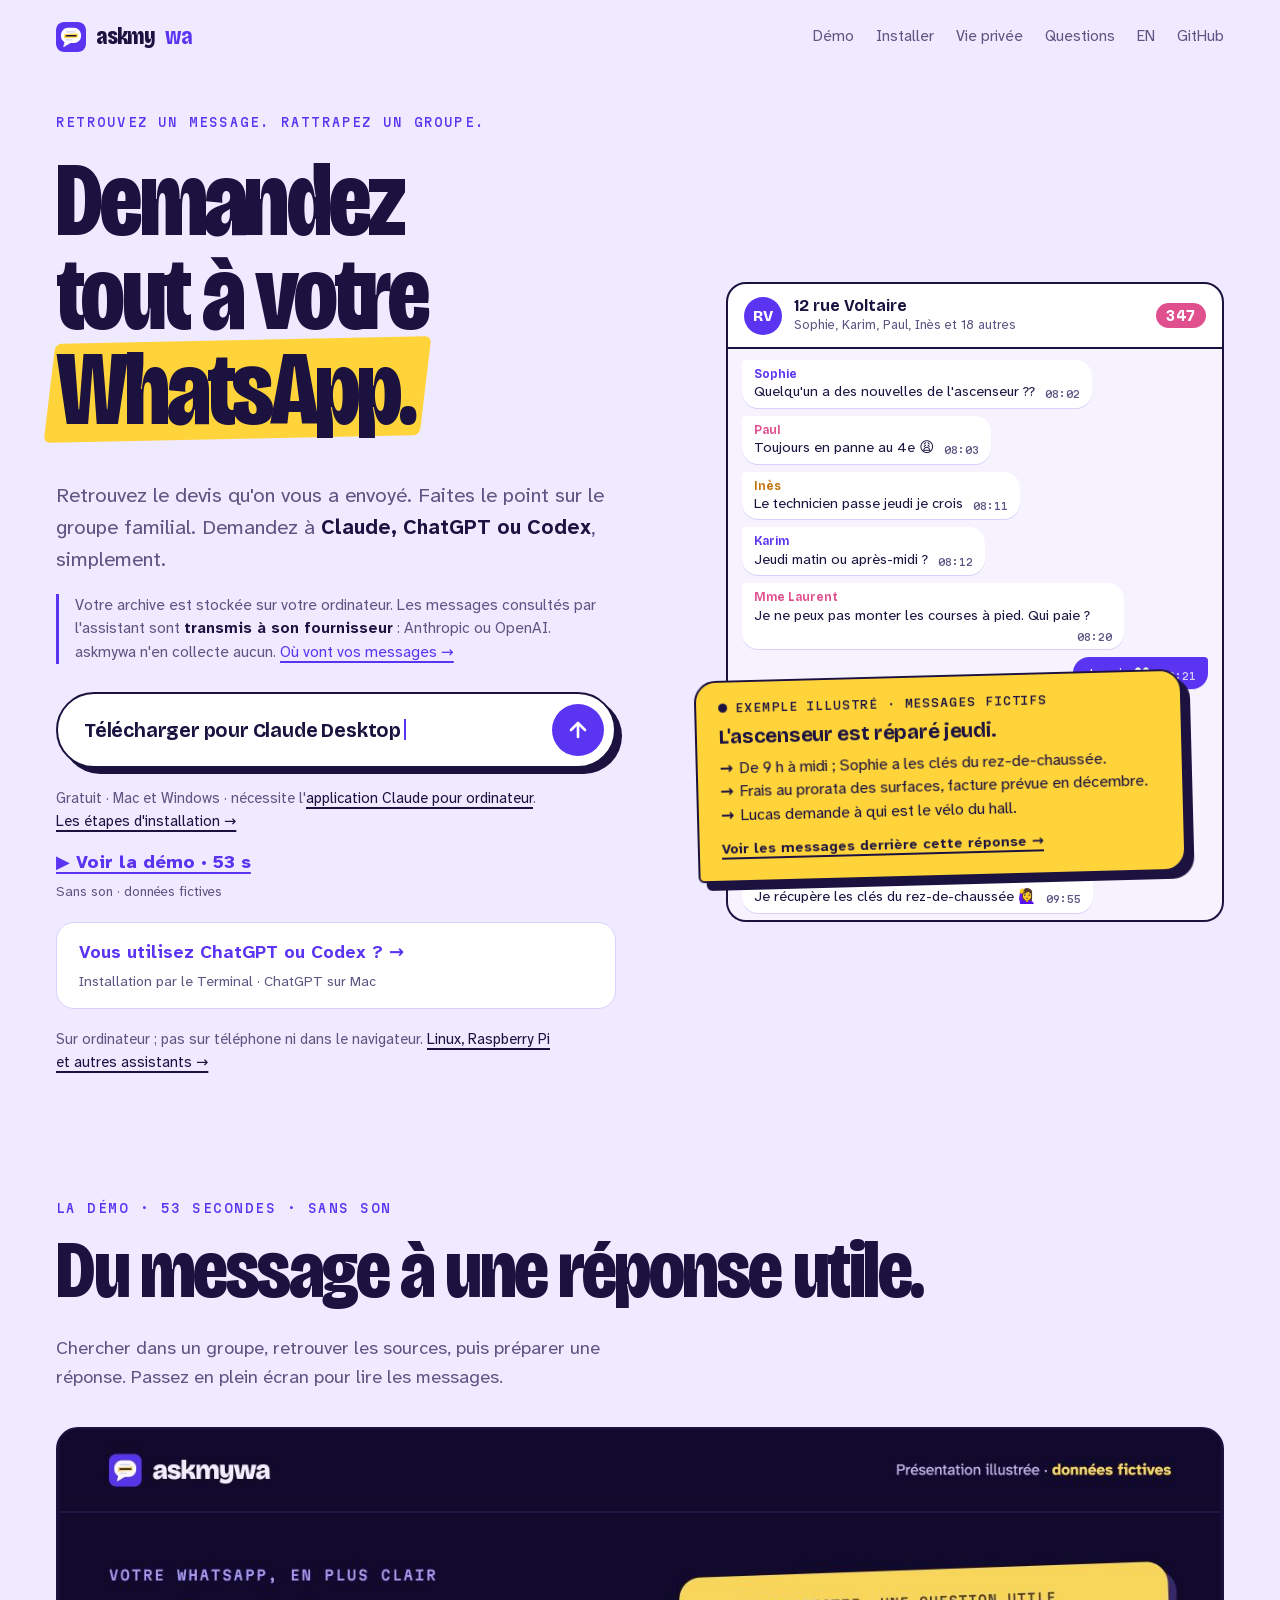
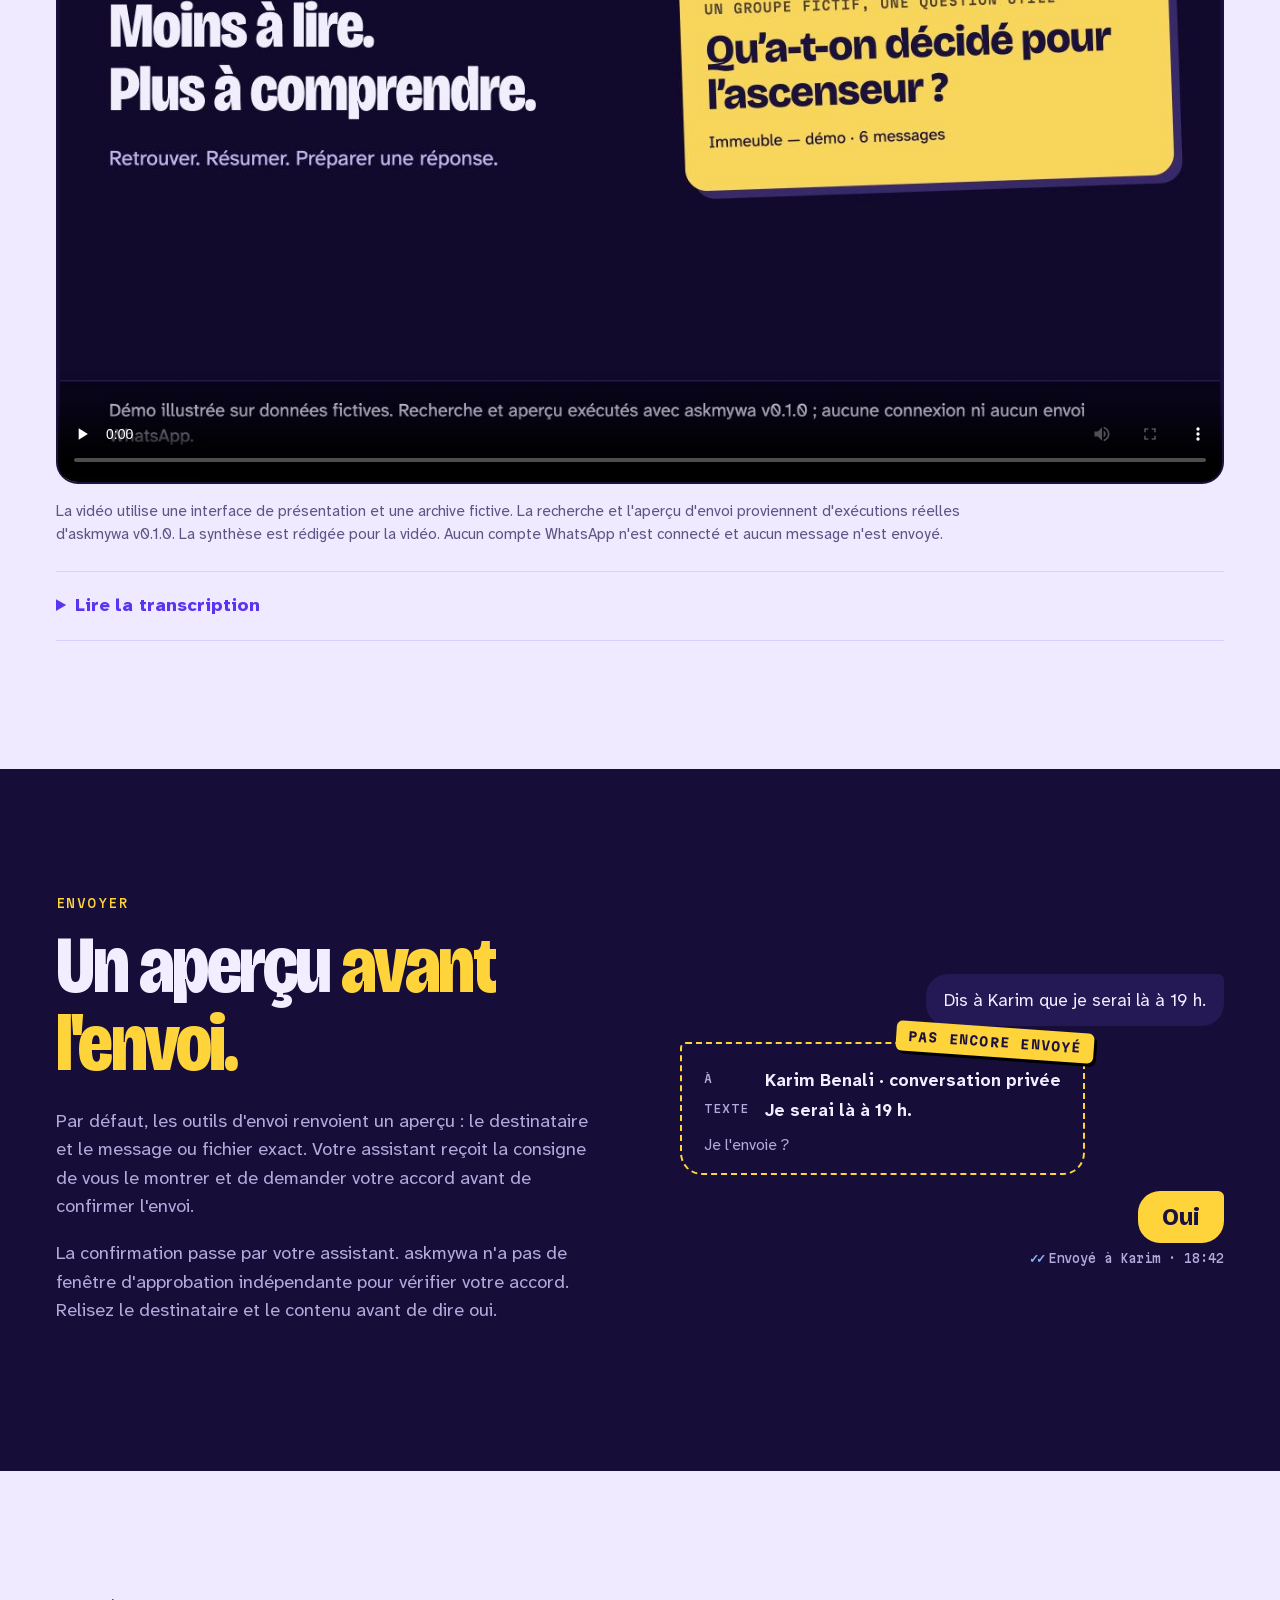
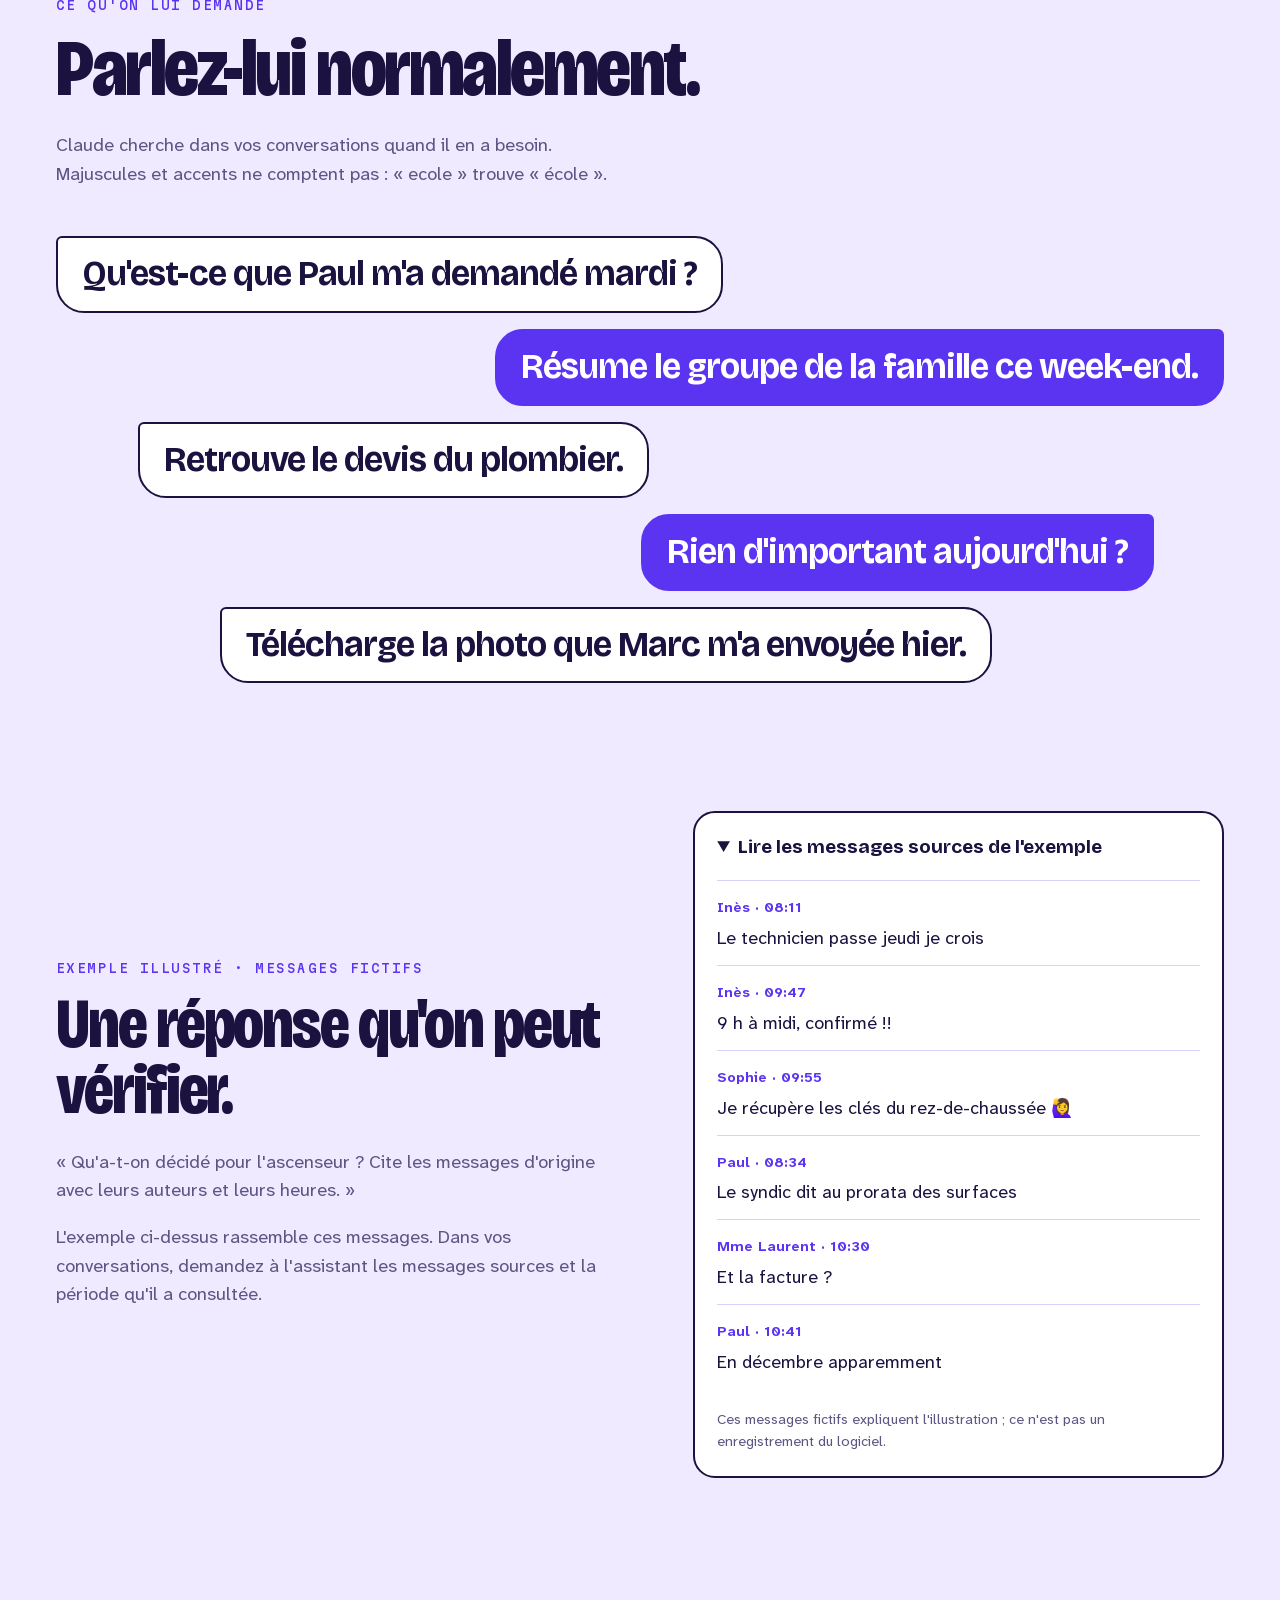
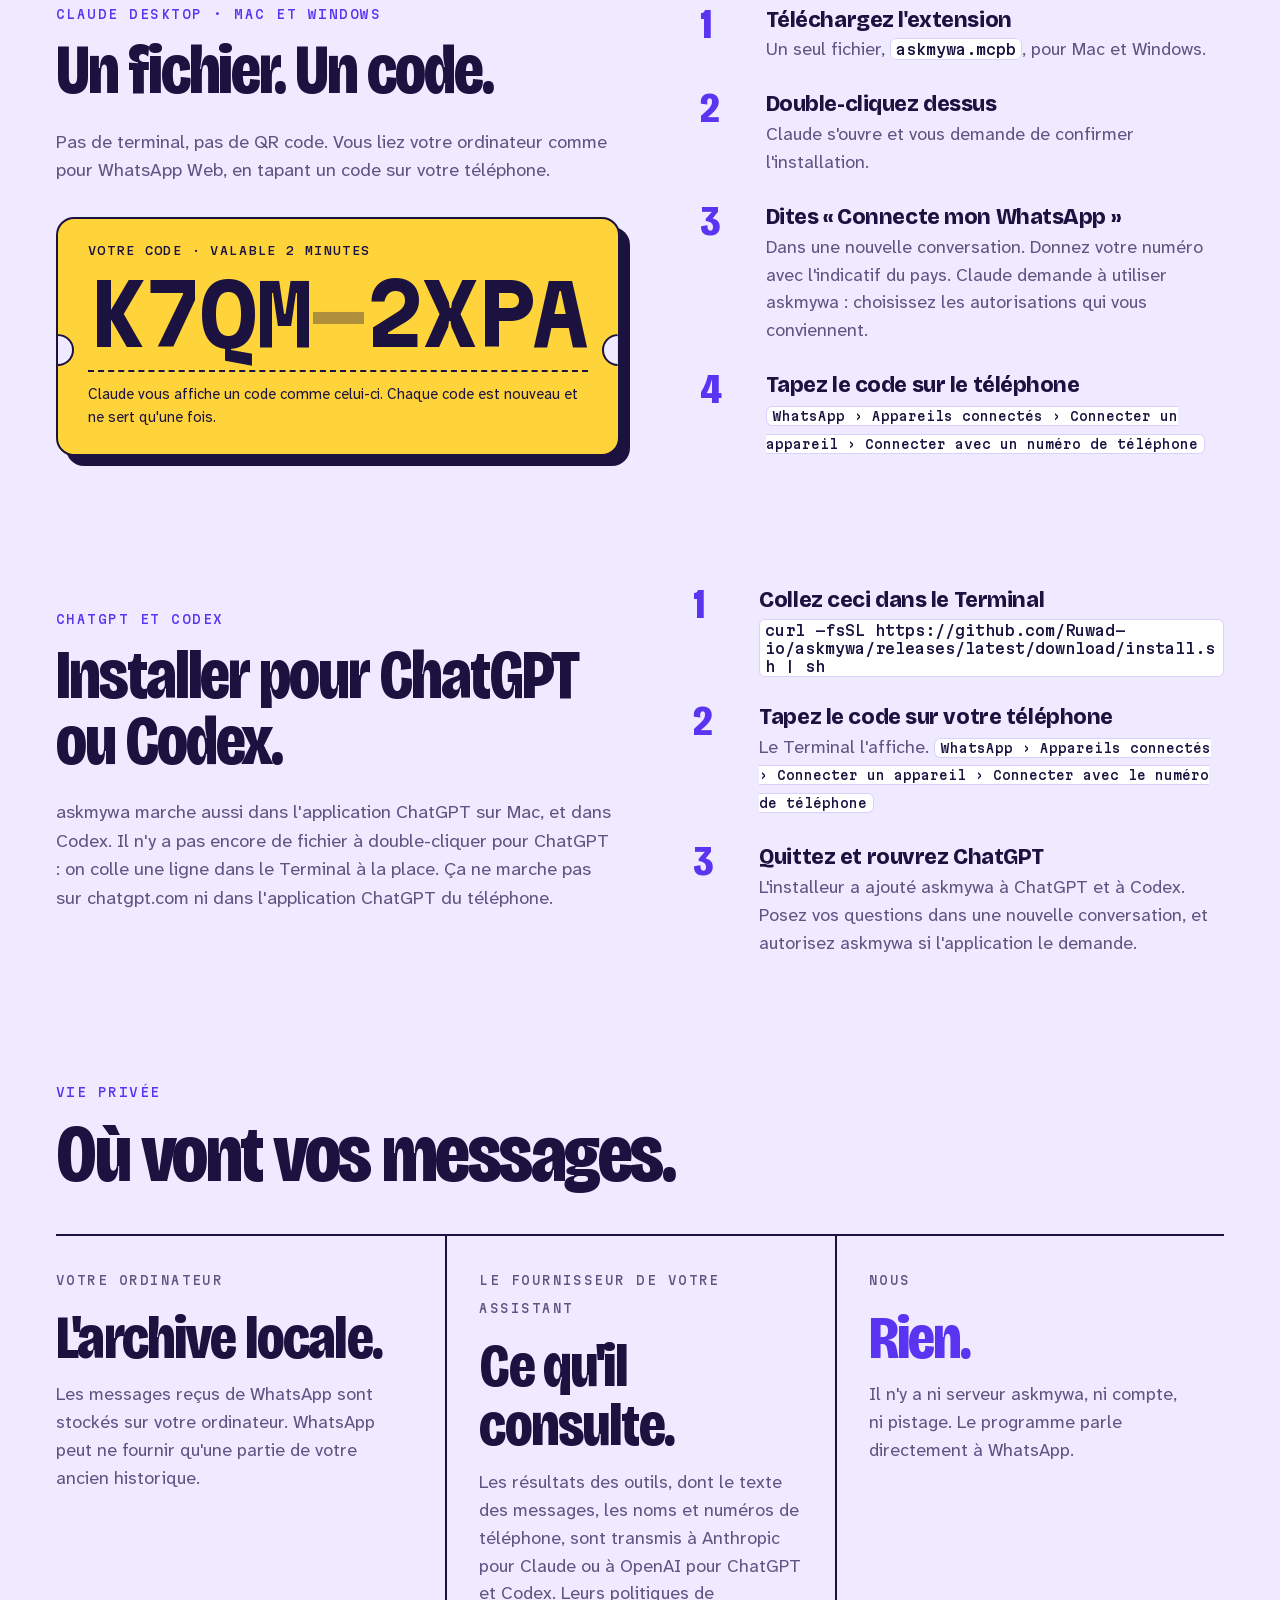
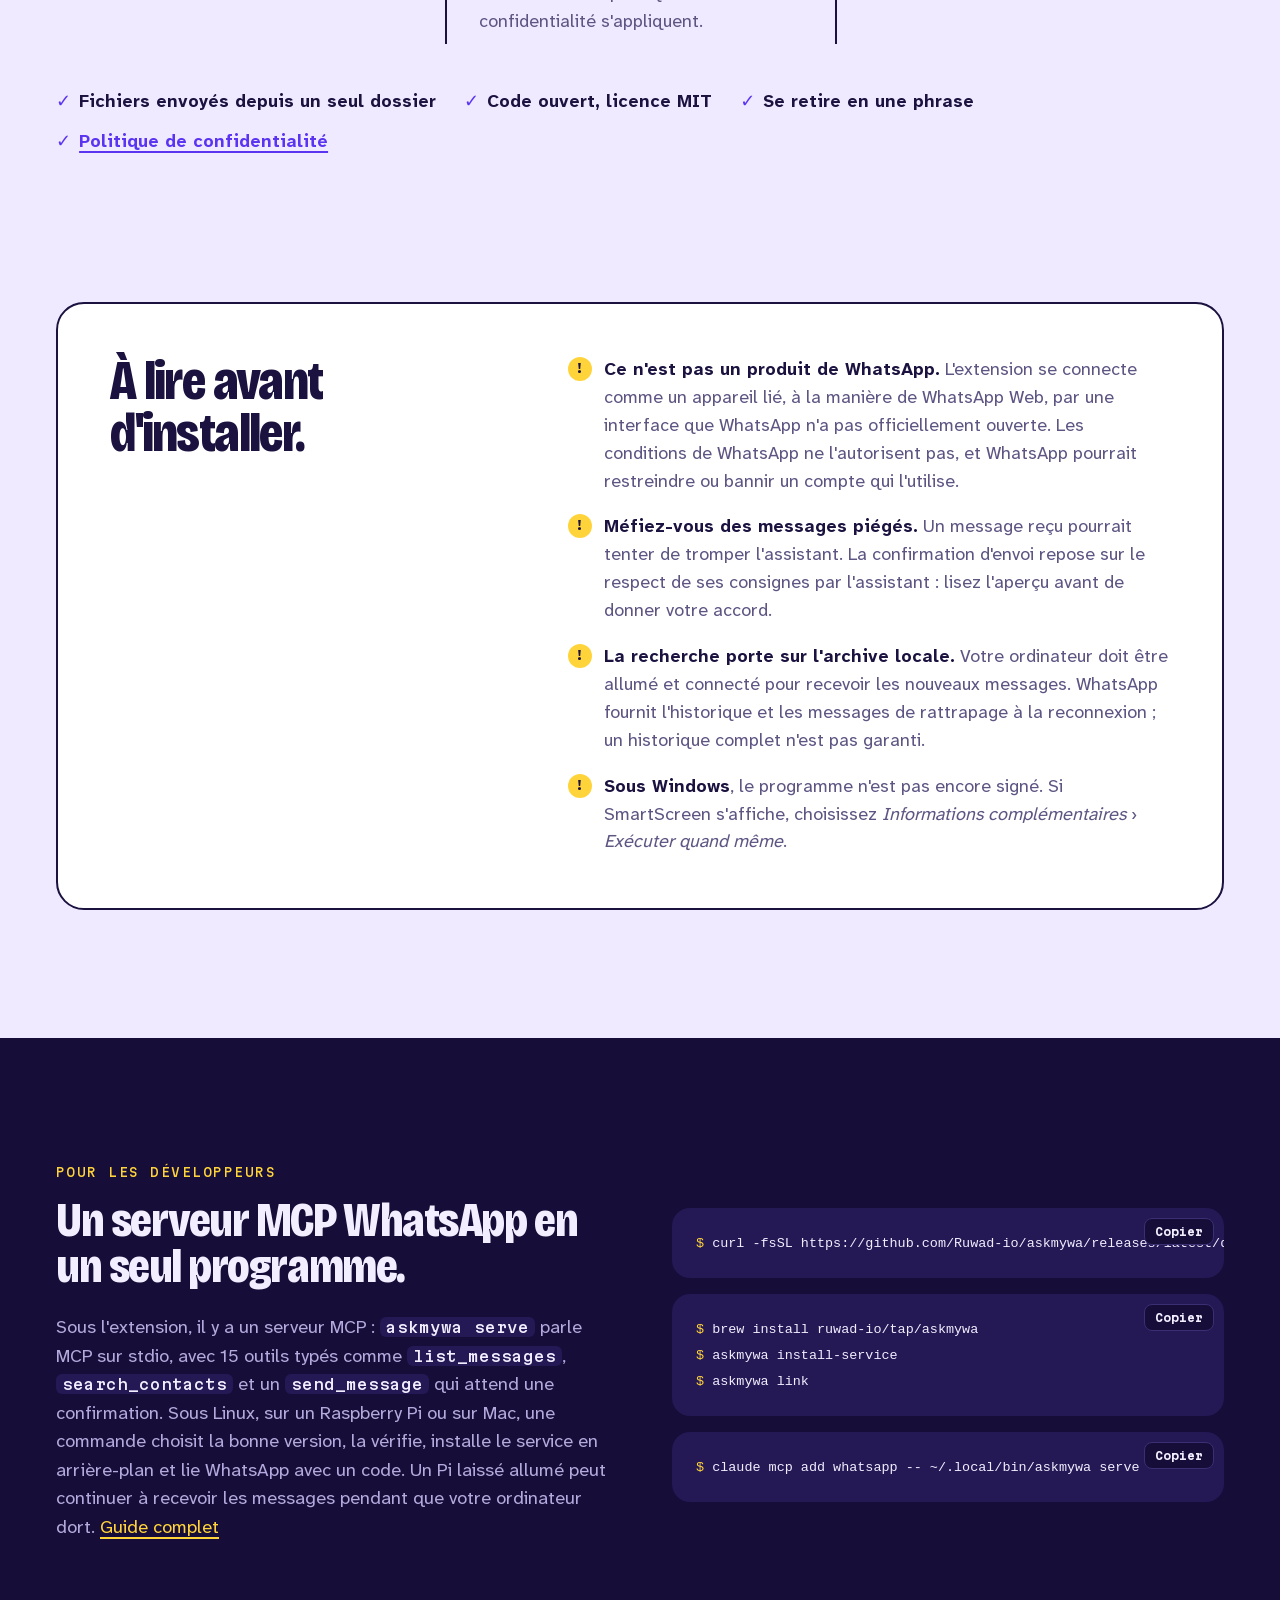
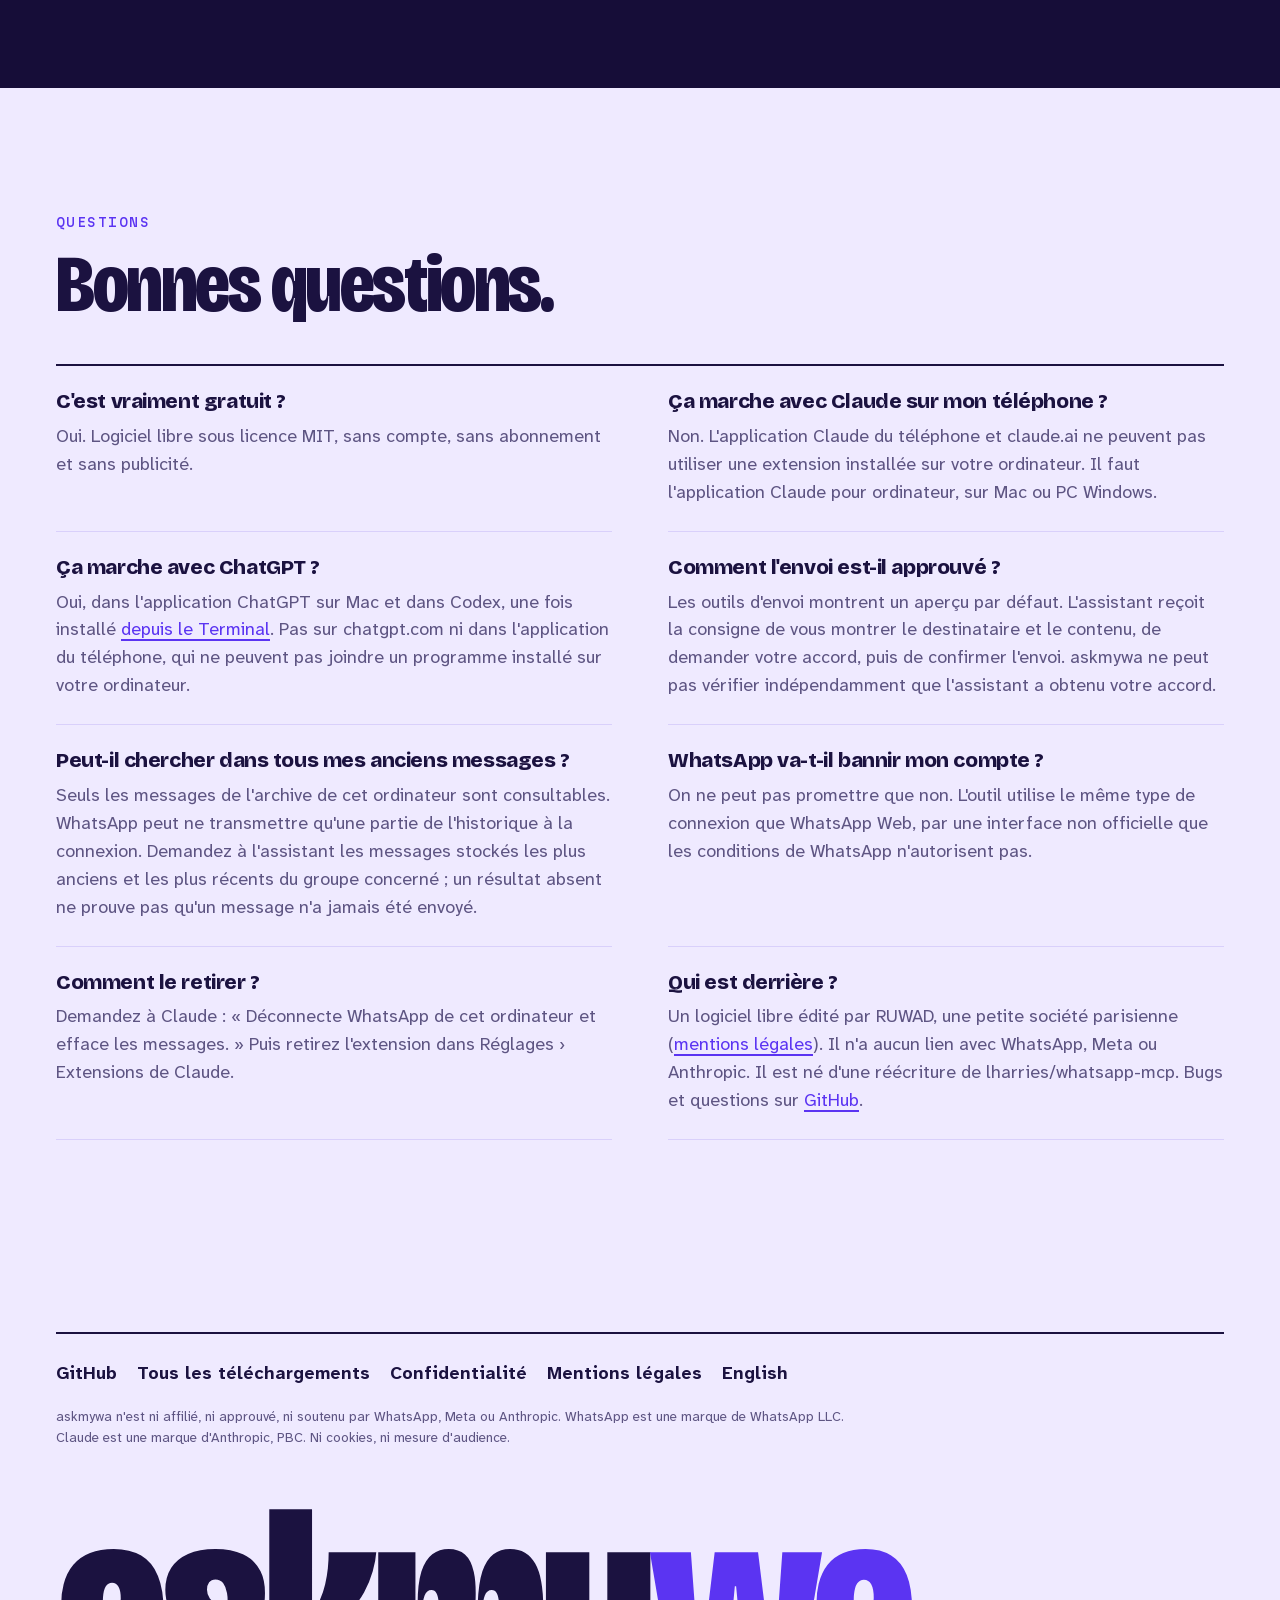
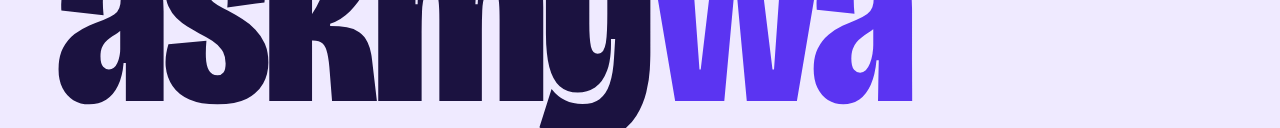
==== commit fc8f3380: "Add bilingual product demo video from fictional MCP fixtures" ====
--- a/site/fr/index.html
+++ b/site/fr/index.html
@@ -36,6 +36,7 @@
   <header class="bar">
     <a class="wordmark" href="./"><img src="../assets/favicon.svg" alt="" width="30" height="30">askmy<b>wa</b></a>
     <nav class="links" aria-label="Principal">
+      <a class="lg" href="#demo">Démo</a>
       <a class="lg" href="#installer">Installer</a>
       <a class="lg" href="#vie-privee">Vie privée</a>
       <a class="lg" href="#questions">Questions</a>
@@ -57,6 +58,7 @@
           <span class="send" aria-hidden="true"><svg viewBox="0 0 24 24" fill="none" stroke="currentColor" stroke-width="2.6" stroke-linecap="round" stroke-linejoin="round"><path d="M12 19V5M5 12l7-7 7 7"/></svg></span>
         </a>
         <p class="under">Gratuit · Mac et Windows · nécessite l'<a href="https://claude.ai/download">application Claude pour ordinateur</a>. <a href="#installer">Les étapes d'installation →</a></p>
+        <p class="demo-cta"><a href="#demo">▶ Voir la démo · 53 s</a><span>Sans son · données fictives</span></p>
         <a class="other-assistant" href="#chatgpt"><strong>Vous utilisez ChatGPT ou Codex ? →</strong><span>Installation par le Terminal · ChatGPT sur Mac</span></a>
         <p class="under">Sur ordinateur ; pas sur téléphone ni dans le navigateur. <a href="#terminal">Linux, Raspberry Pi et autres assistants →</a></p>
       </div>
@@ -115,6 +117,36 @@
   </main>
 </div>
 
+<section class="band demo-band" id="demo" aria-labelledby="demo-h">
+  <div class="wrap">
+    <p class="kicker">La démo · 53 secondes · sans son</p>
+    <h2 id="demo-h">Du message à une réponse utile.</h2>
+    <p class="lead2">Chercher dans un groupe, retrouver les sources, puis préparer une réponse. Passez en plein écran pour lire les messages.</p>
+    <figure class="demo-player">
+      <video controls playsinline preload="none" width="1280" height="720" poster="../assets/demo-fr.jpg" aria-label="Démonstration illustrée d'askmywa sur des données fictives" aria-describedby="demo-note">
+        <source src="../assets/demo-fr.mp4" type="video/mp4">
+        <track kind="captions" src="../assets/demo-fr.vtt" srclang="fr" label="Français">
+        <p><a href="../assets/demo-fr.mp4">Télécharger la vidéo MP4</a></p>
+      </video>
+      <figcaption id="demo-note">La vidéo utilise une interface de présentation et une archive fictive. La recherche et l'aperçu d'envoi proviennent d'exécutions réelles d'askmywa v0.1.0. La synthèse est rédigée pour la vidéo. Aucun compte WhatsApp n'est connecté et aucun message n'est envoyé.</figcaption>
+    </figure>
+    <details class="demo-transcript">
+      <summary>Lire la transcription</summary>
+      <ol>
+        <li><b>00:00 — Le scénario.</b> Un groupe fictif de six messages, dans une archive locale de démonstration. La vidéo illustre les résultats du serveur, avec une interface créée pour la présentation.</li>
+        <li><b>00:05 — Chercher.</b> Exemple de question : « Qu'a-t-on décidé pour l'ascenseur ? » La recherche réelle du mot « ascenseur » retrouve deux messages.</li>
+        <li><b>00:11 — Vérifier.</b> L'archive fictive couvre le 16 novembre 2026, de 08:02 à 11:02, heure de Paris. Les résultats montrent les auteurs, les heures et le texte d'origine.</li>
+        <li><b>00:19 — Faire le point.</b> Synthèse rédigée pour la vidéo : intervention jeudi 19 novembre, de 9 h à 12 h (Inès, 09:47) ; Sophie ouvre au technicien (09:55) ; frais au prorata des surfaces et facture prévue en décembre (Paul, 08:34 et 10:41).</li>
+        <li><b>00:26 — Préparer une réponse.</b> L'aperçu réel désigne « Sophie (démo) » et le texte : « Merci Sophie, je serai là jeudi à 9 h pour le technicien. » Le serveur indique que rien n'est envoyé et qu'une confirmation est nécessaire.</li>
+        <li><b>00:34 — Décider.</b> L'assistant reçoit la consigne de vous montrer l'aperçu, de demander votre accord, puis de confirmer l'envoi. askmywa n'a pas de fenêtre d'approbation indépendante. Cette démonstration s'arrête à l'aperçu.</li>
+        <li><b>00:42 — Comprendre le périmètre.</b> L'archive reste sur votre ordinateur. En usage réel, les résultats consultés sont transmis à Anthropic ou à OpenAI. askmywa ne les collecte pas. L'historique fourni par WhatsApp peut être incomplet.</li>
+        <li><b>00:48 — À votre tour.</b> Gratuit et libre. Claude Desktop sur Mac ou Windows ; ChatGPT sur Mac et Codex avec l'installation par le Terminal.</li>
+      </ol>
+      <p><a href="../assets/demo-fr.mp4">Télécharger la vidéo MP4</a> · <a href="https://github.com/Ruwad-io/askmywa/blob/main/.github/assets/demo-run-fr.json">Consulter les résultats de cette exécution</a></p>
+    </details>
+  </div>
+</section>
+
 <section class="band night" aria-labelledby="oui-h">
   <div class="wrap yes">
     <div>
--- a/site/assets/style.css
+++ b/site/assets/style.css
@@ -118,6 +118,9 @@
 .other-assistant strong { color: var(--violet); }
 .other-assistant span { display: block; color: var(--muted); font-size: 0.88rem; margin-top: 4px; }
 .other-assistant:hover { border-color: var(--violet); }
+.demo-cta { margin: 0 0 20px; }
+.demo-cta a { color: var(--violet); font-weight: 800; }
+.demo-cta span { display: block; color: var(--muted); font-size: 0.85rem; margin-top: 4px; }
 .steps code.cmd { display: block; margin-top: 6px; overflow-wrap: anywhere; user-select: all; }
 
 /* ——— The flood: a group chat that never stops, and Claude's three lines ——— */
@@ -185,6 +188,19 @@
 .band { padding: 88px 0; }
 @media (min-width: 1000px) { .band { padding: 128px 0; } }
 .lead2 { font-size: 1.15rem; color: var(--muted); max-width: 32em; }
+
+/* ——— Self-hosted demo; native playback and an accessible text alternative ——— */
+.demo-band { padding-top: 0; }
+.demo-player { margin: 36px 0 24px; }
+.demo-player video { display: block; width: 100%; height: auto; aspect-ratio: 16 / 9; background: var(--night); border: 2px solid var(--ink); border-radius: 22px; }
+.demo-player figcaption { max-width: 65em; margin-top: 16px; color: var(--muted); font-size: 0.94rem; }
+.demo-transcript { border-top: 1px solid var(--line); border-bottom: 1px solid var(--line); padding: 20px 0; }
+.demo-transcript summary { cursor: pointer; color: var(--violet); font-weight: 800; }
+.demo-transcript ol { max-width: 60em; padding-left: 24px; margin: 24px 0; }
+.demo-transcript li { color: var(--muted); margin-bottom: 16px; }
+.demo-transcript b { color: var(--ink); }
+.demo-transcript p { margin: 0; }
+.demo-transcript a { color: var(--violet); }
 
 /* ——— Yes band (dark) ——— */
 .night { background: var(--night); color: var(--night-text); }
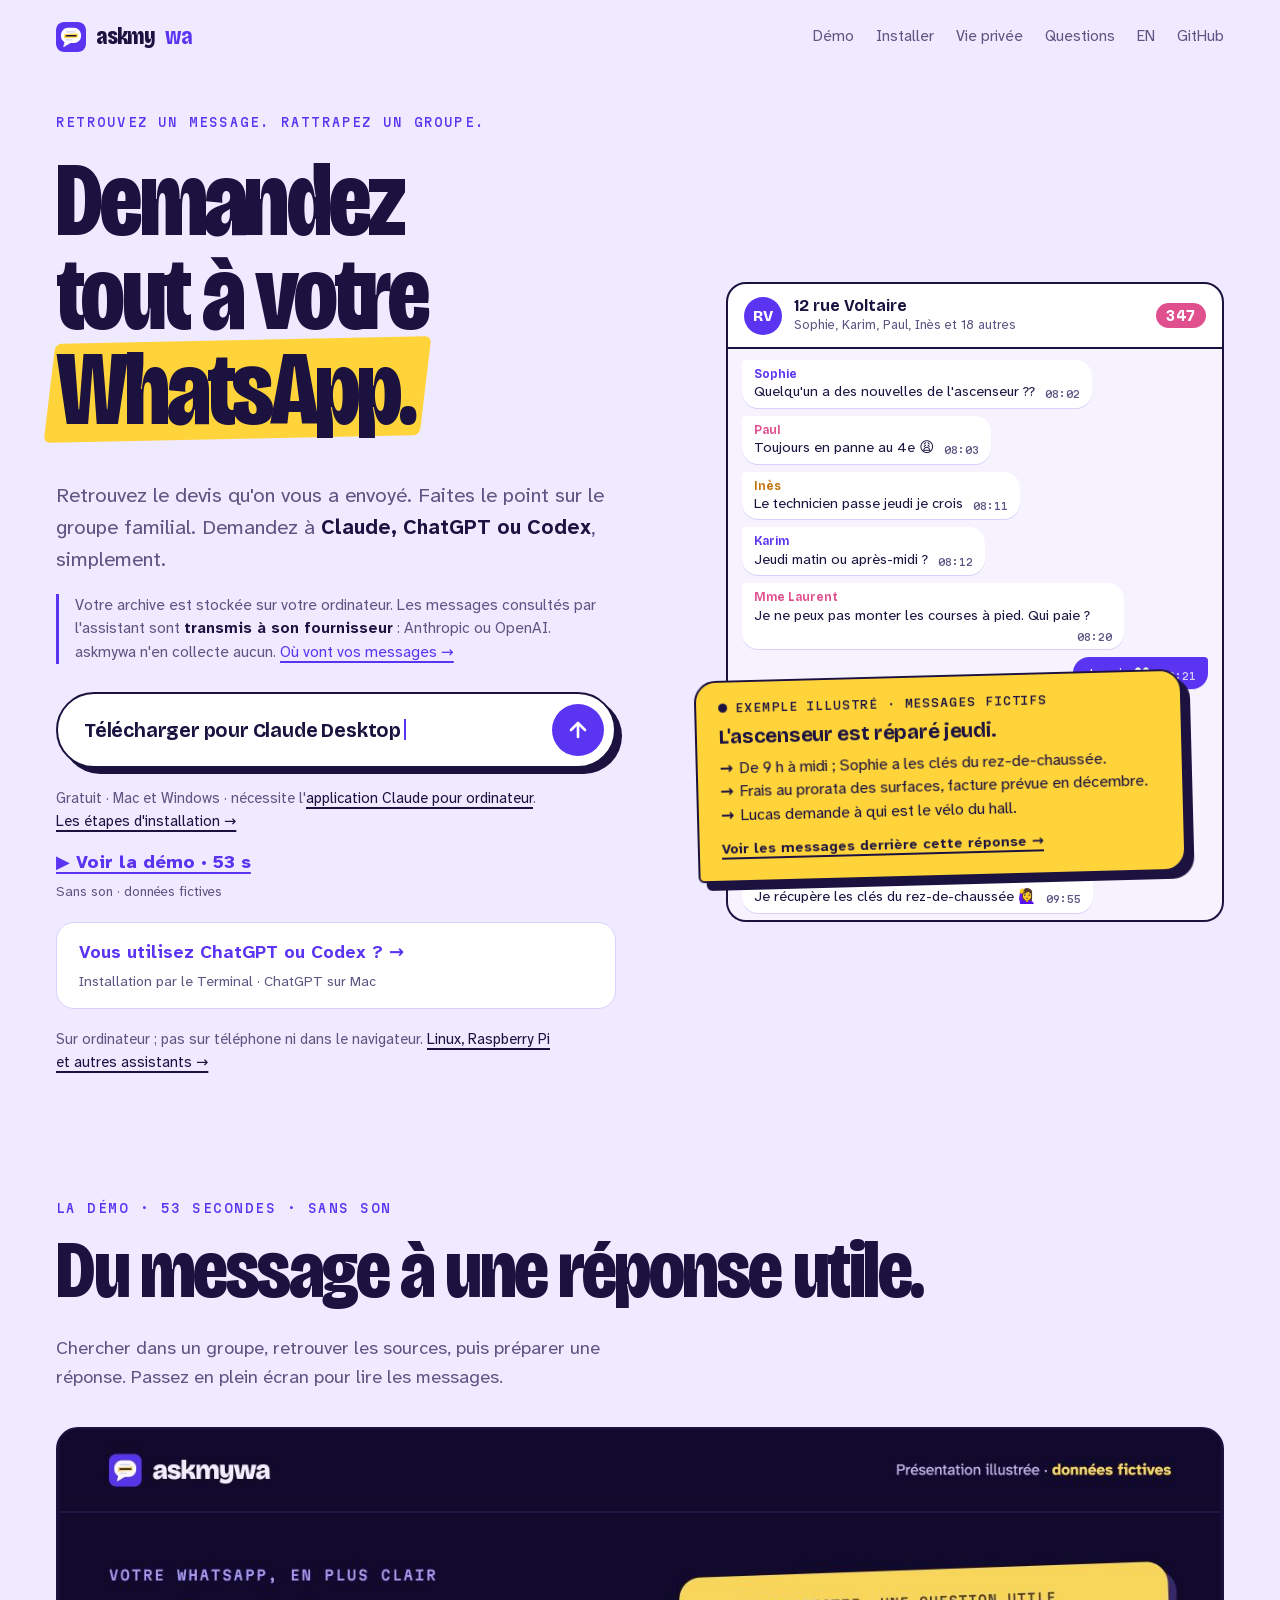
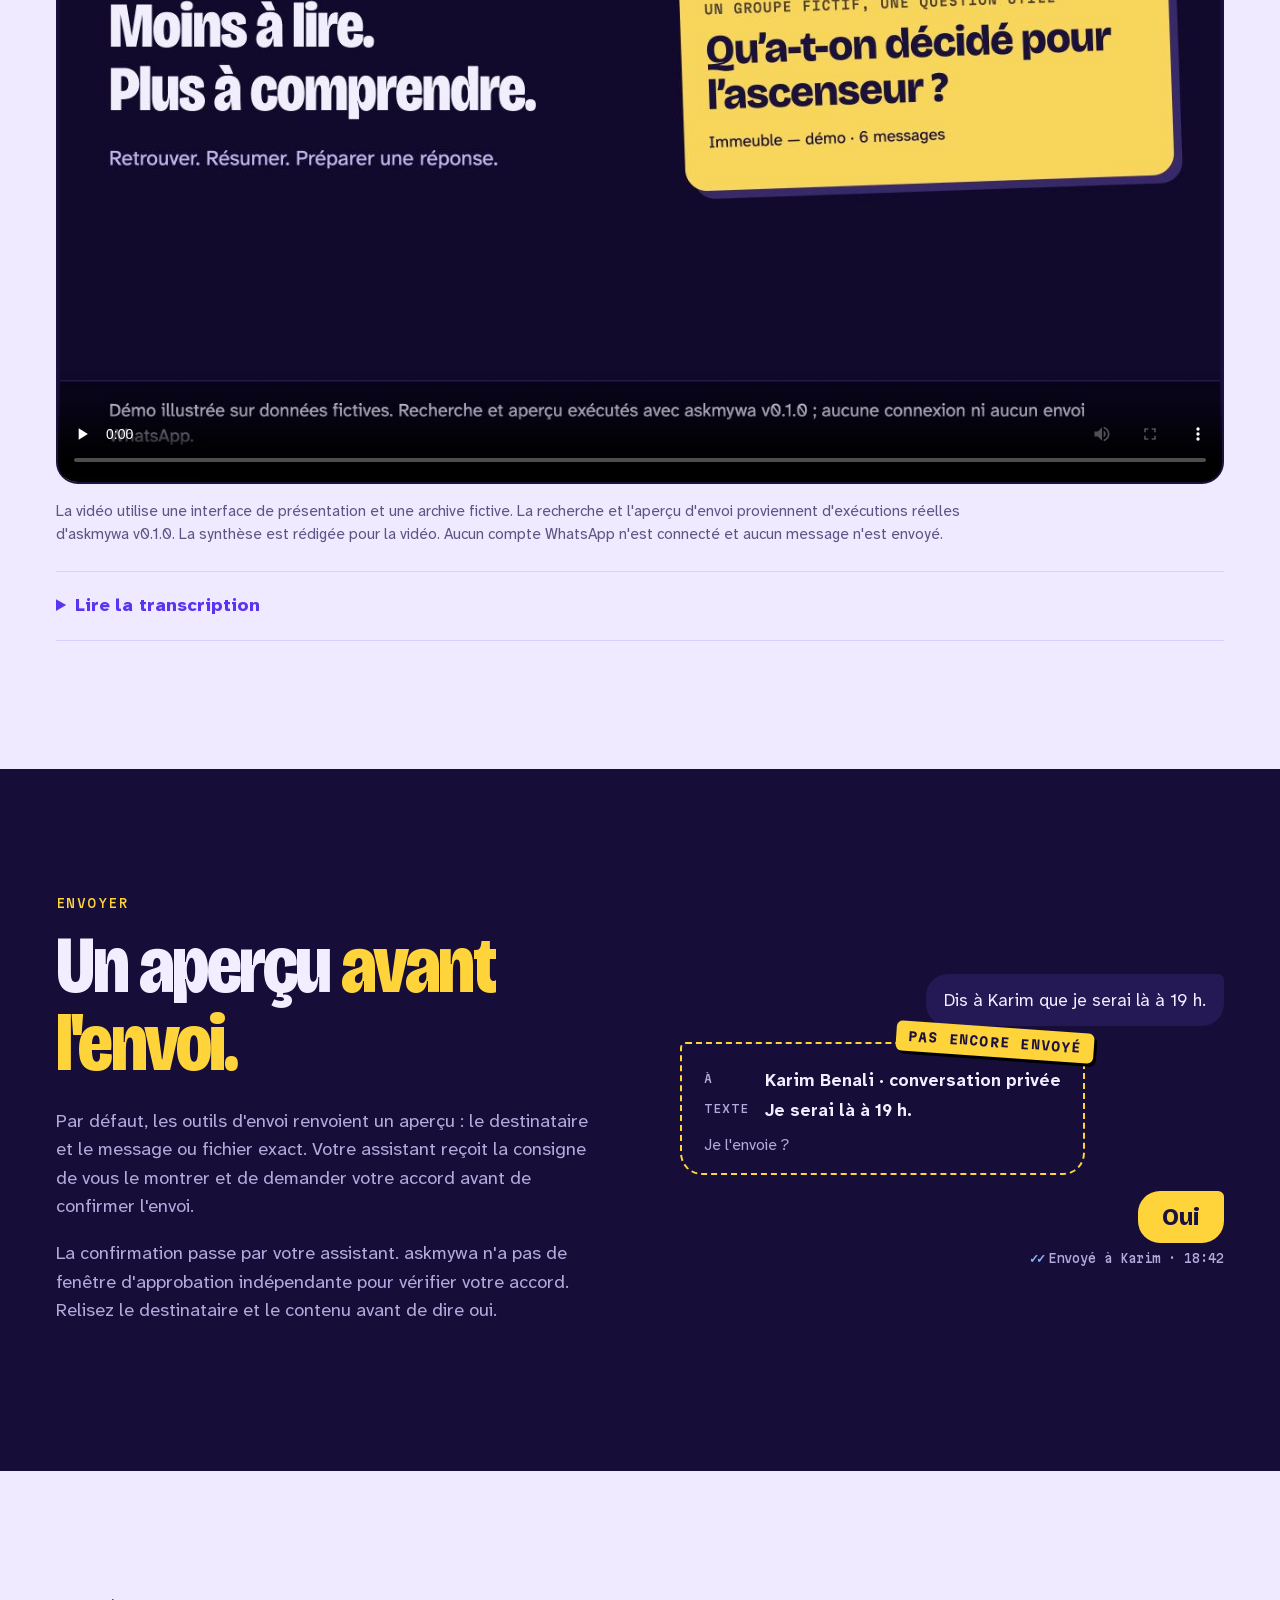
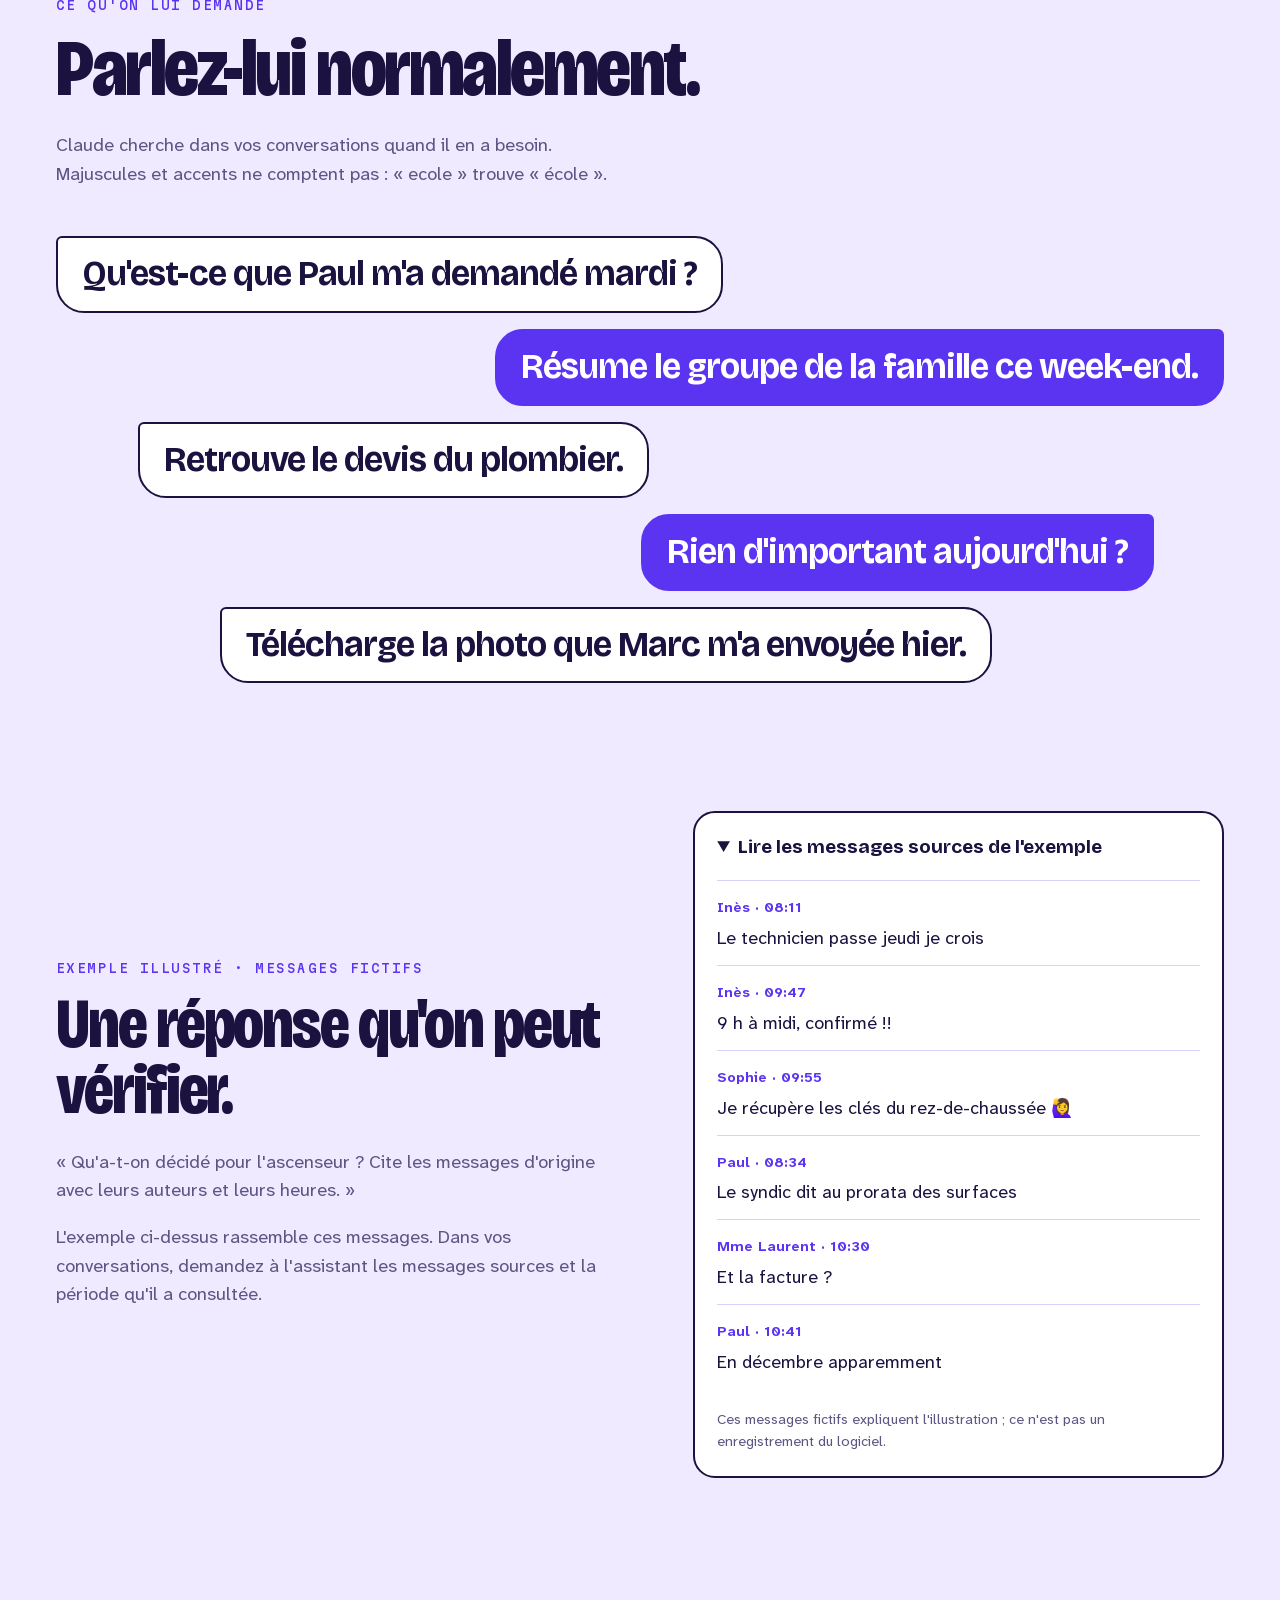
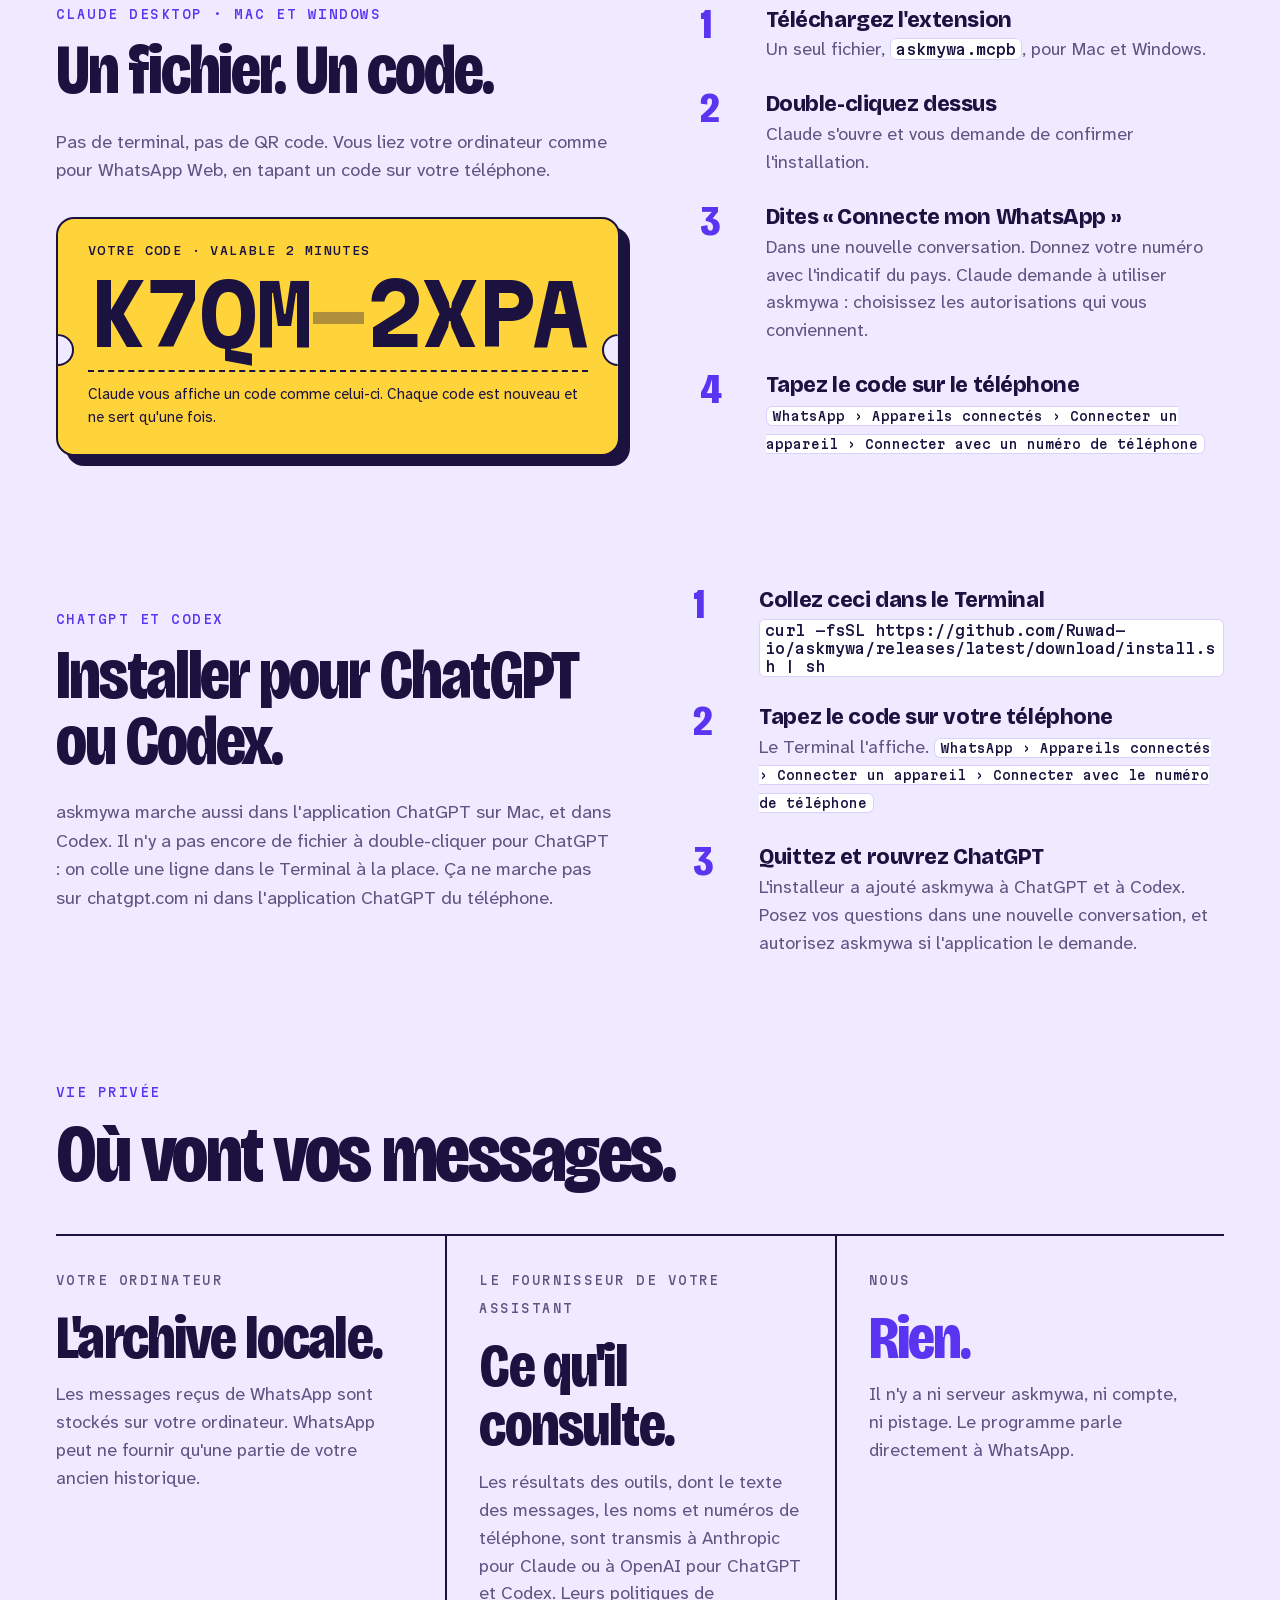
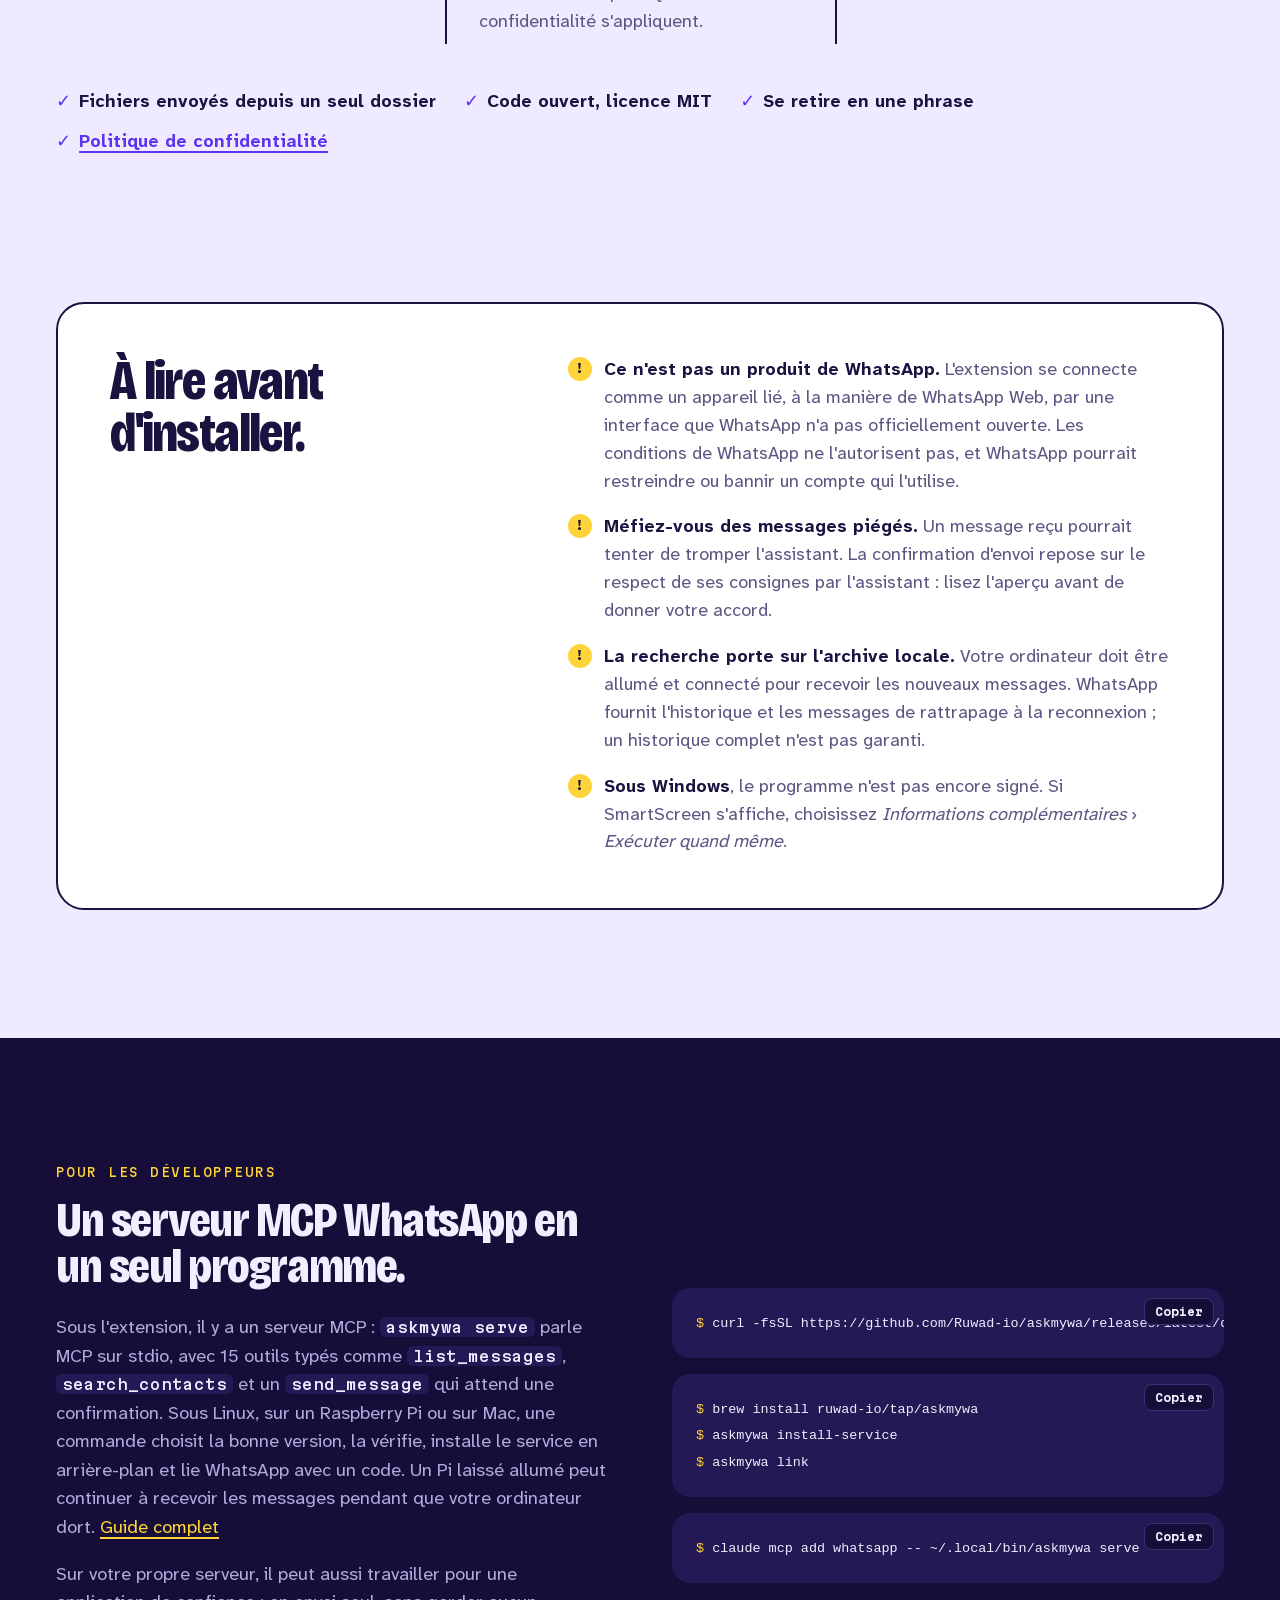
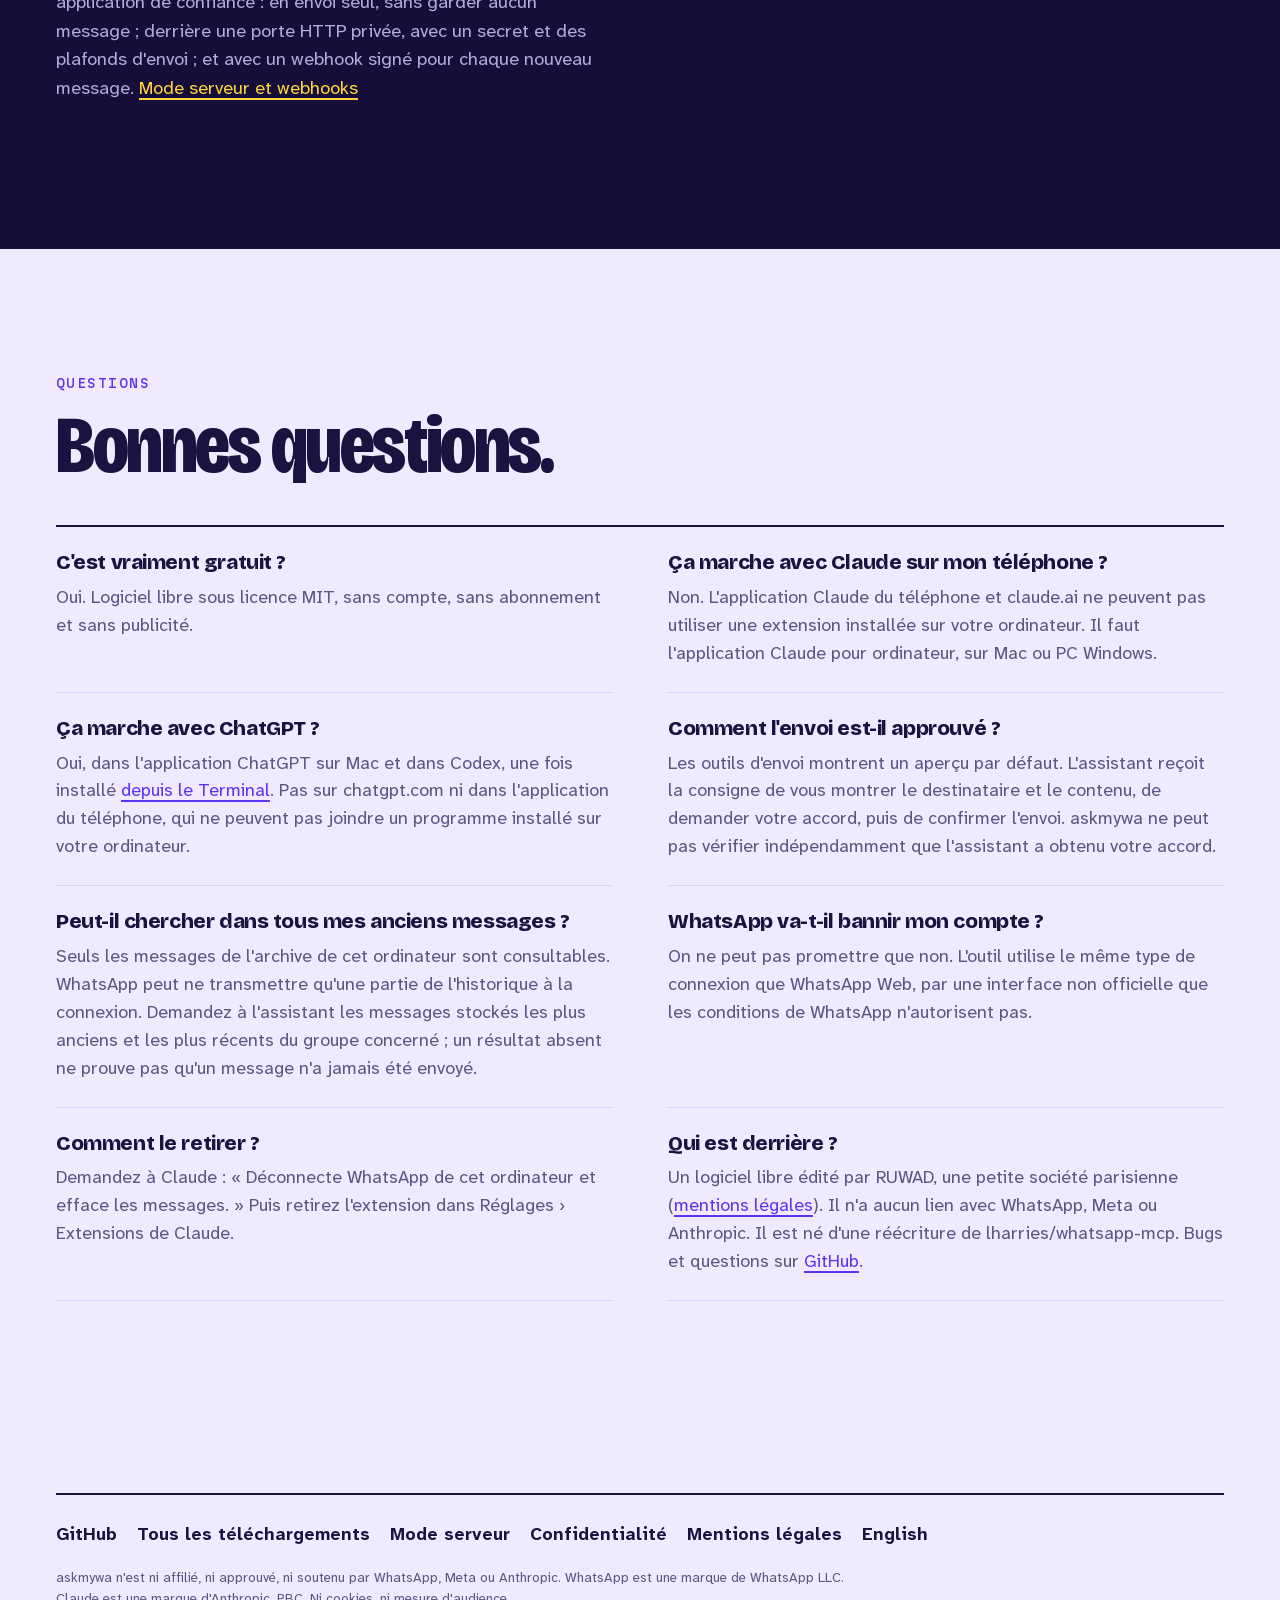
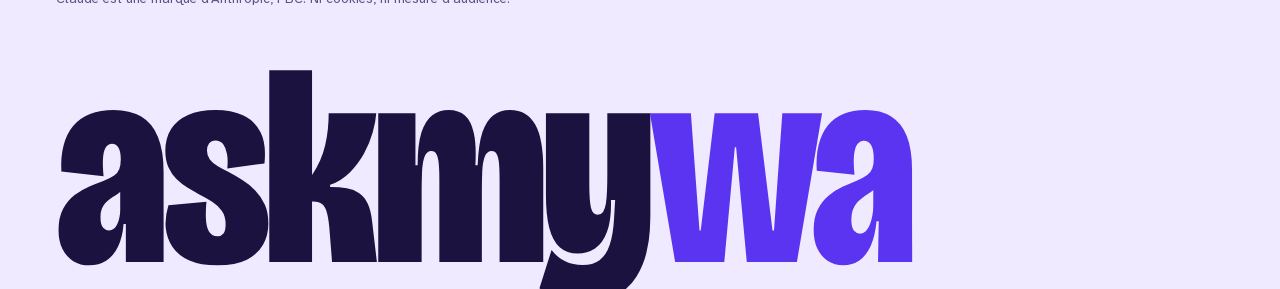
==== commit de648d7b: "docs: server mode, HTTP door and webhooks (README, site EN/FR) README: rewrite the Server mode secti" ====
--- a/site/fr/index.html
+++ b/site/fr/index.html
@@ -275,6 +275,7 @@
       <p class="kicker">Pour les développeurs</p>
       <h2 id="terminal-h">Un serveur MCP WhatsApp en un seul programme.</h2>
       <p class="lead2">Sous l'extension, il y a un serveur MCP : <code>askmywa serve</code> parle MCP sur stdio, avec 15 outils typés comme <code>list_messages</code>, <code>search_contacts</code> et un <code>send_message</code> qui attend une confirmation. Sous Linux, sur un Raspberry Pi ou sur Mac, une commande choisit la bonne version, la vérifie, installe le service en arrière-plan et lie WhatsApp avec un code. Un Pi laissé allumé peut continuer à recevoir les messages pendant que votre ordinateur dort. <a href="https://github.com/Ruwad-io/askmywa/blob/main/README.fr.md">Guide complet</a></p>
+      <p class="lead2">Sur votre propre serveur, il peut aussi travailler pour une application de confiance : en envoi seul, sans garder aucun message ; derrière une porte HTTP privée, avec un secret et des plafonds d'envoi ; et avec un webhook signé pour chaque nouveau message. <a href="serveur/">Mode serveur et webhooks</a></p>
     </div>
     <div>
       <pre class="term"><code><span class="p">$ </span>curl -fsSL https://github.com/Ruwad-io/askmywa/releases/latest/download/install.sh | sh</code></pre>
@@ -309,6 +310,7 @@
       <nav aria-label="Pied de page">
         <a href="https://github.com/Ruwad-io/askmywa">GitHub</a>
         <a href="https://github.com/Ruwad-io/askmywa/releases">Tous les téléchargements</a>
+        <a href="serveur/">Mode serveur</a>
         <a href="confidentialite/">Confidentialité</a>
         <a href="mentions-legales/">Mentions légales</a>
         <a href="../" hreflang="en" lang="en">English</a>
--- a/site/assets/style.css
+++ b/site/assets/style.css
@@ -324,3 +324,13 @@
 .term-band > div { min-width: 0; }
 .wordmark { display: inline-flex; align-items: center; gap: 10px; }
 .wordmark img { width: 30px; height: 30px; border-radius: 8px; }
+
+/* ——— Developer pages: code blocks and tables inside a .doc ——— */
+.doc pre.term { margin: 0 0 1.4em; }
+.doc pre.term code { font: inherit; color: inherit; background: none; border: 0; padding: 0; }
+.doc table { width: 100%; border-collapse: collapse; margin: 0 0 1.4em; font-size: 0.95rem; }
+.doc th, .doc td { text-align: left; vertical-align: top; padding: 10px 12px 10px 0; border-bottom: 1px solid var(--line); color: var(--muted); }
+.doc th { font: 500 0.74rem/1.4 var(--mono); text-transform: uppercase; letter-spacing: 0.1em; color: var(--ink); border-bottom: 2px solid var(--ink); }
+.doc td code { overflow-wrap: anywhere; }
+.doc .honest { margin: 2.4em 0 1.6em; }
+.doc .honest h2 { margin: 0; }
